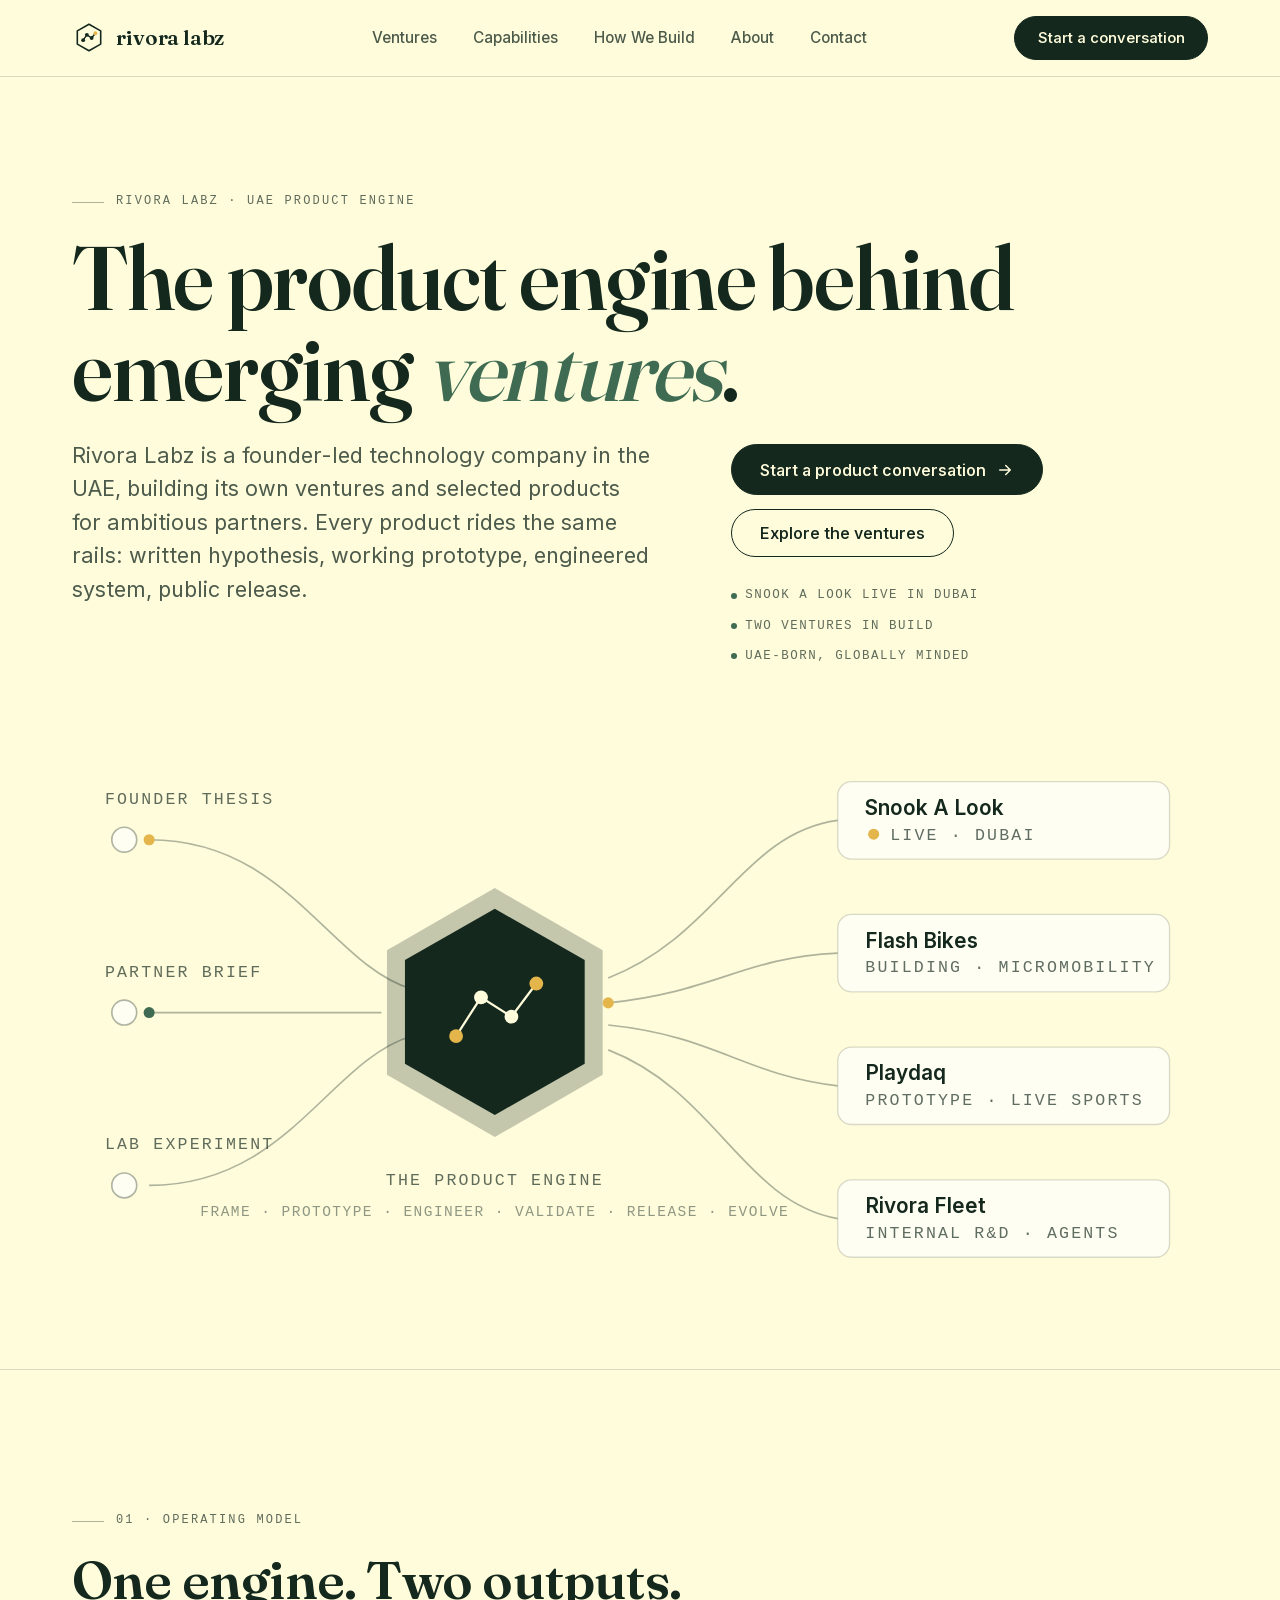
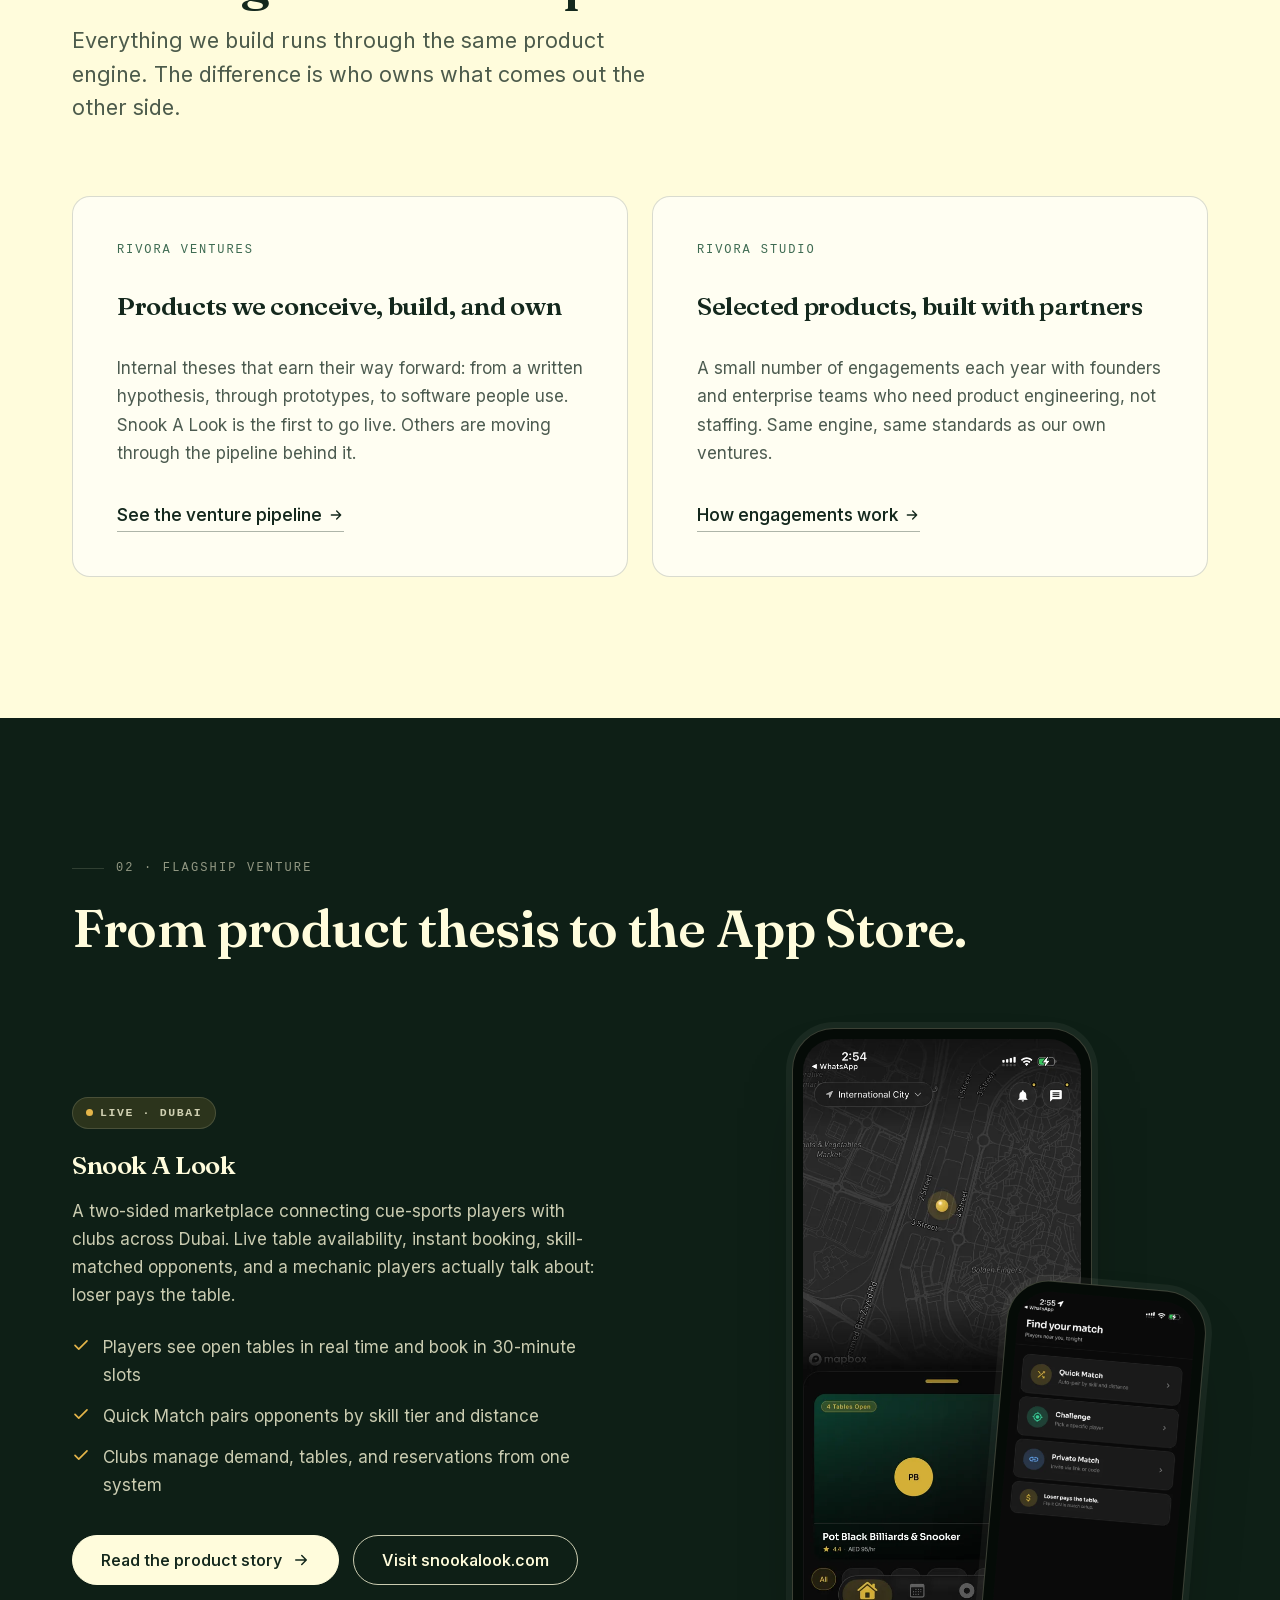
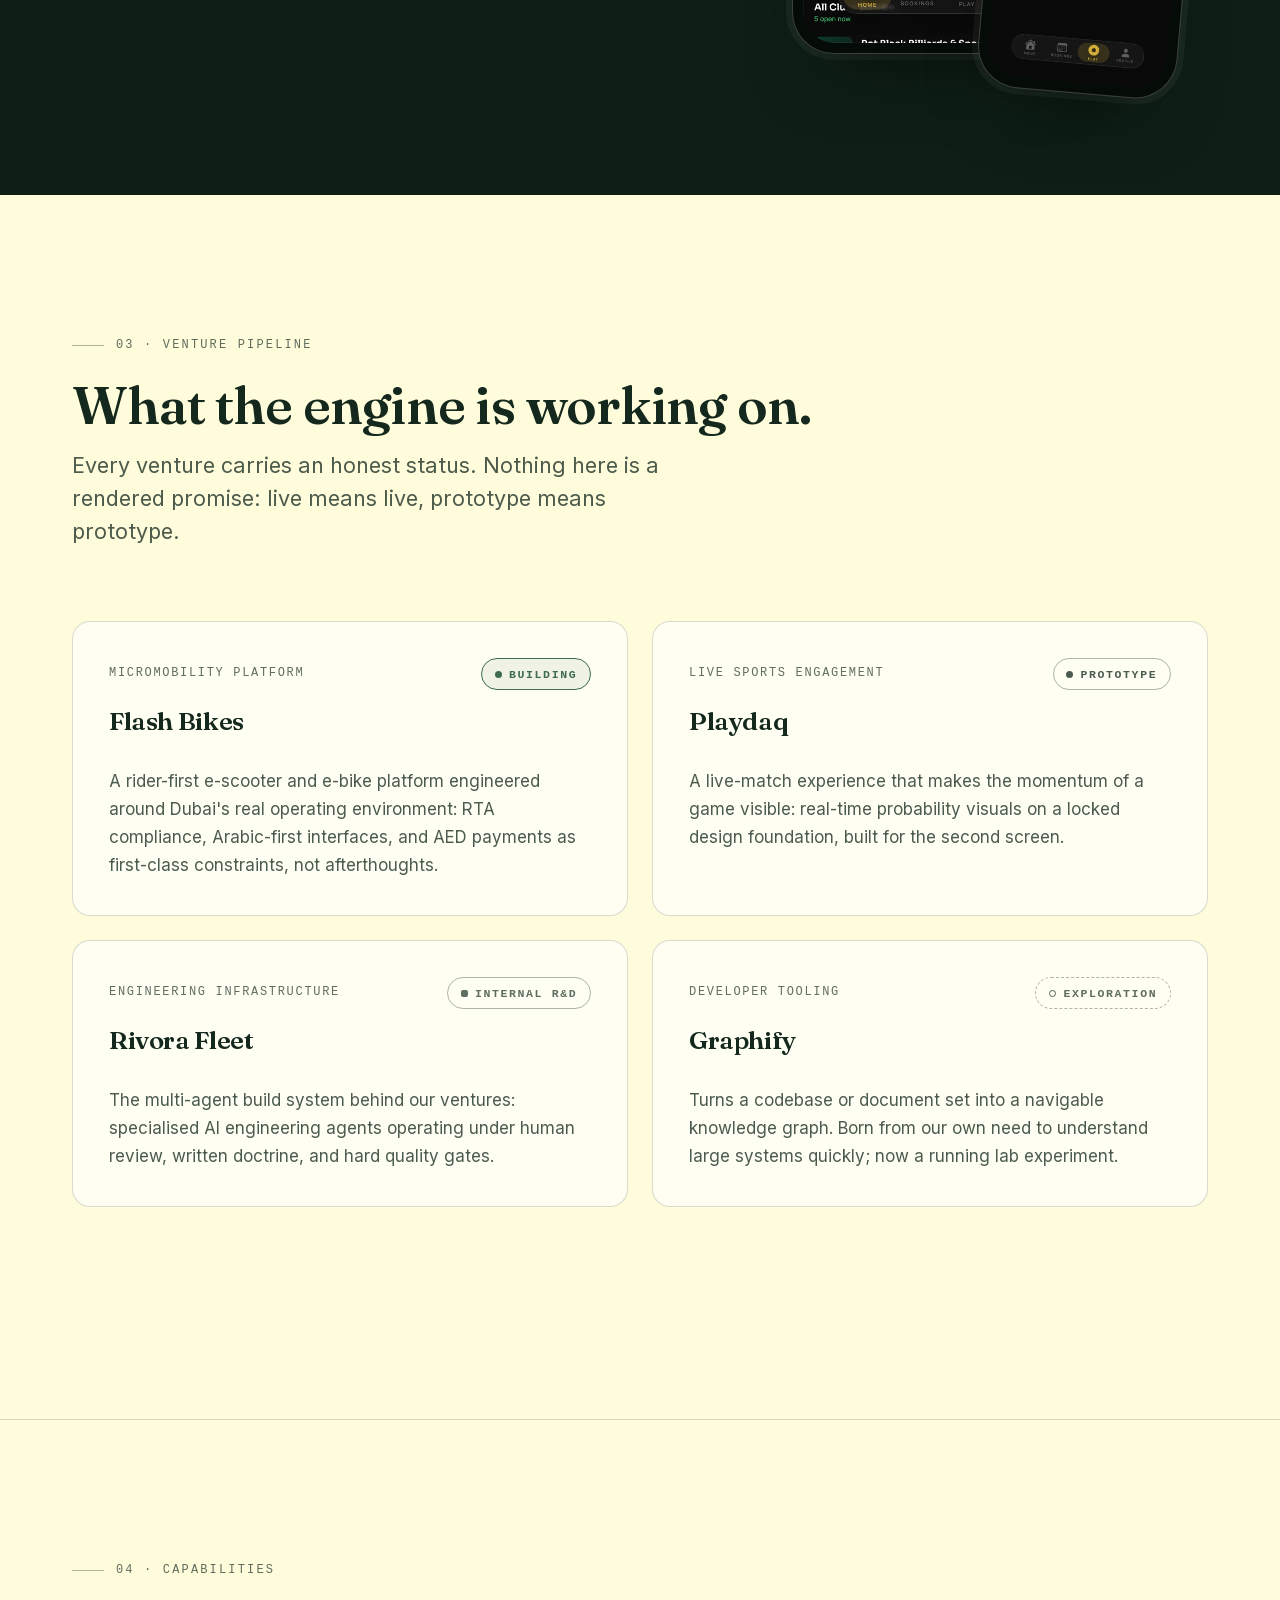
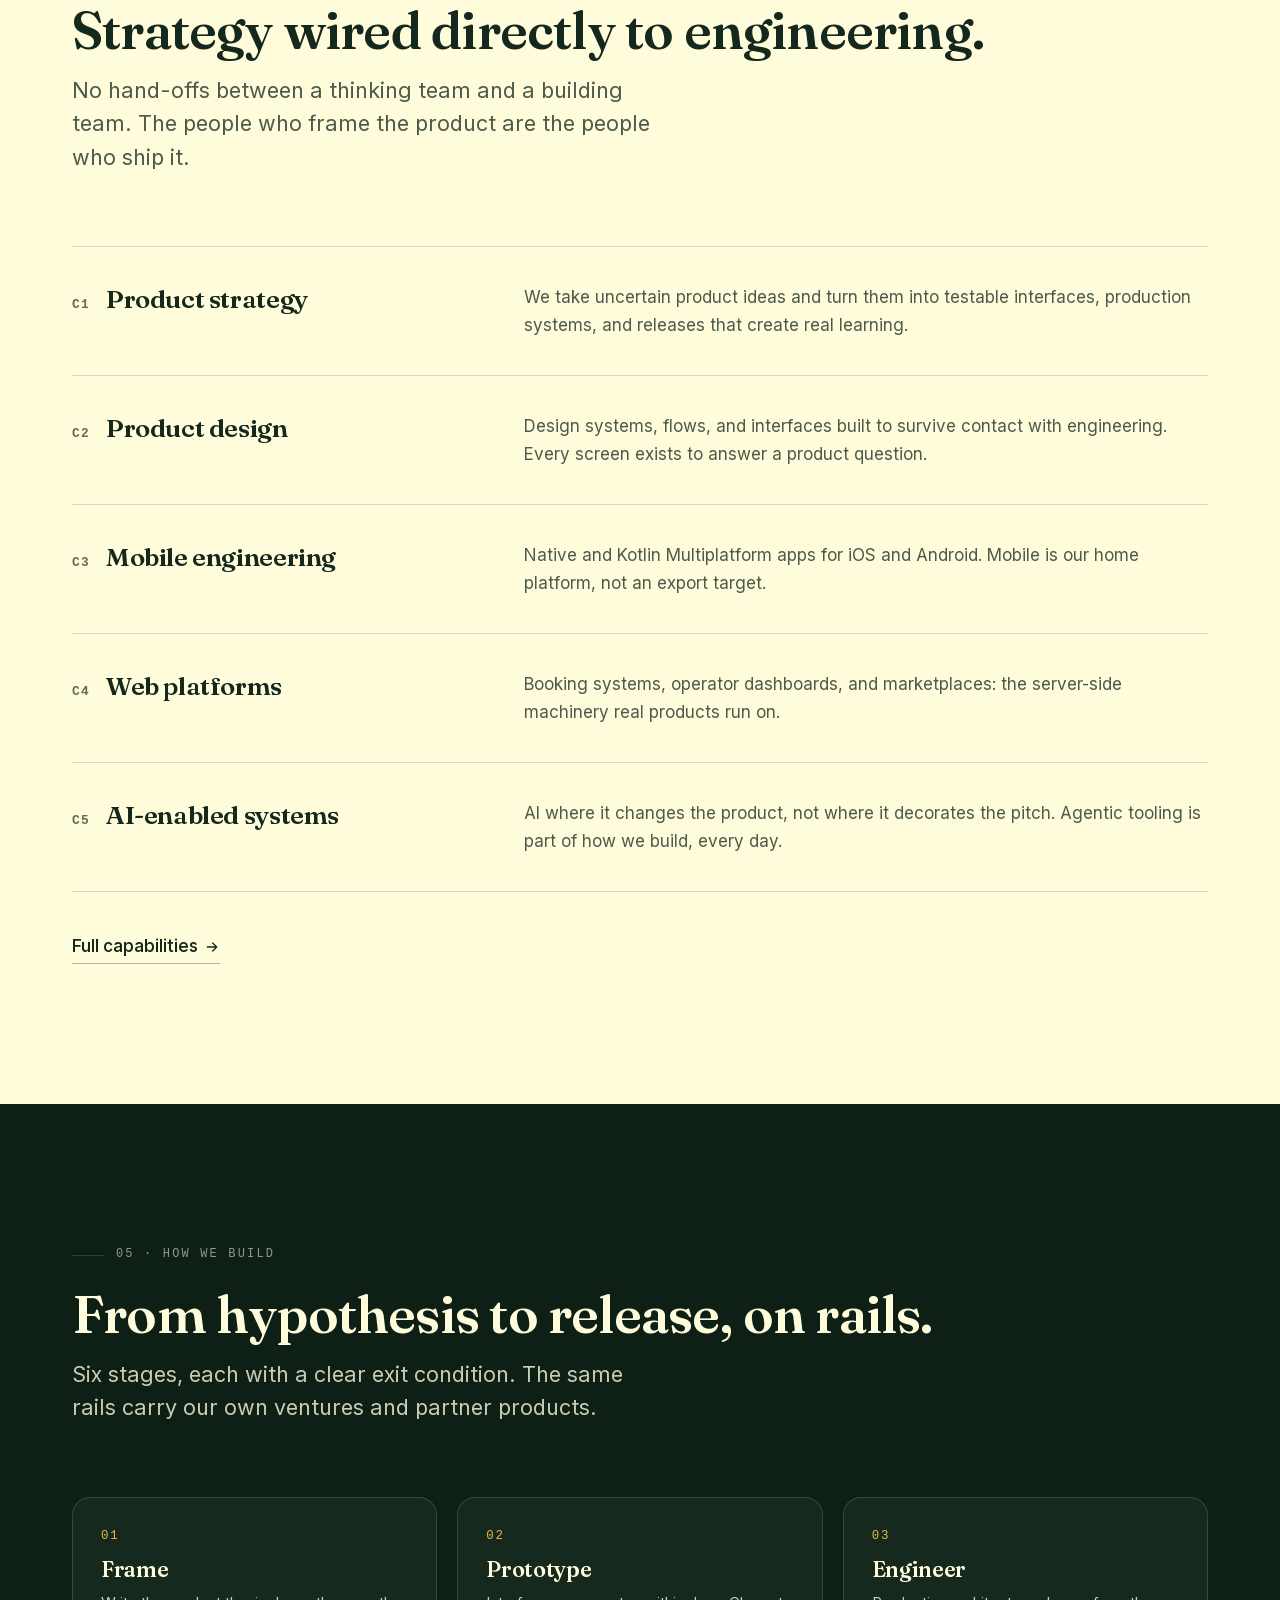
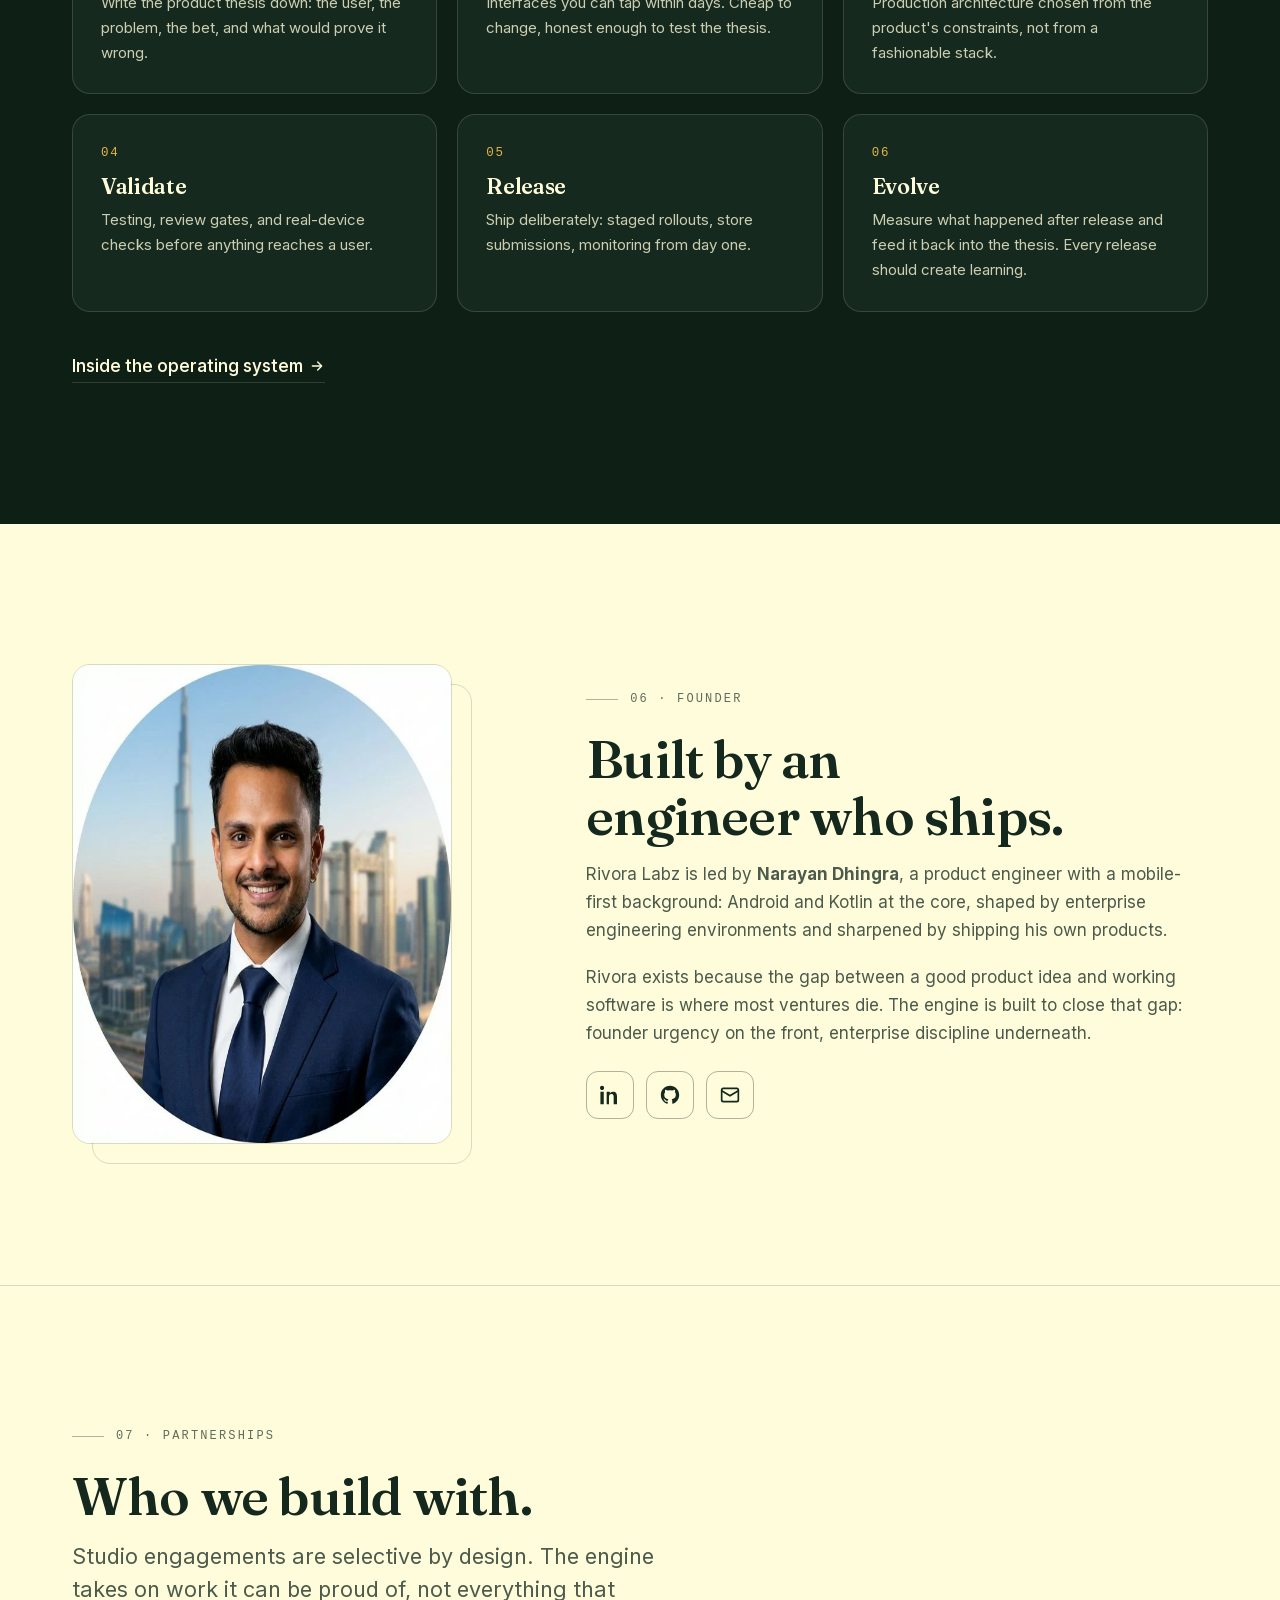
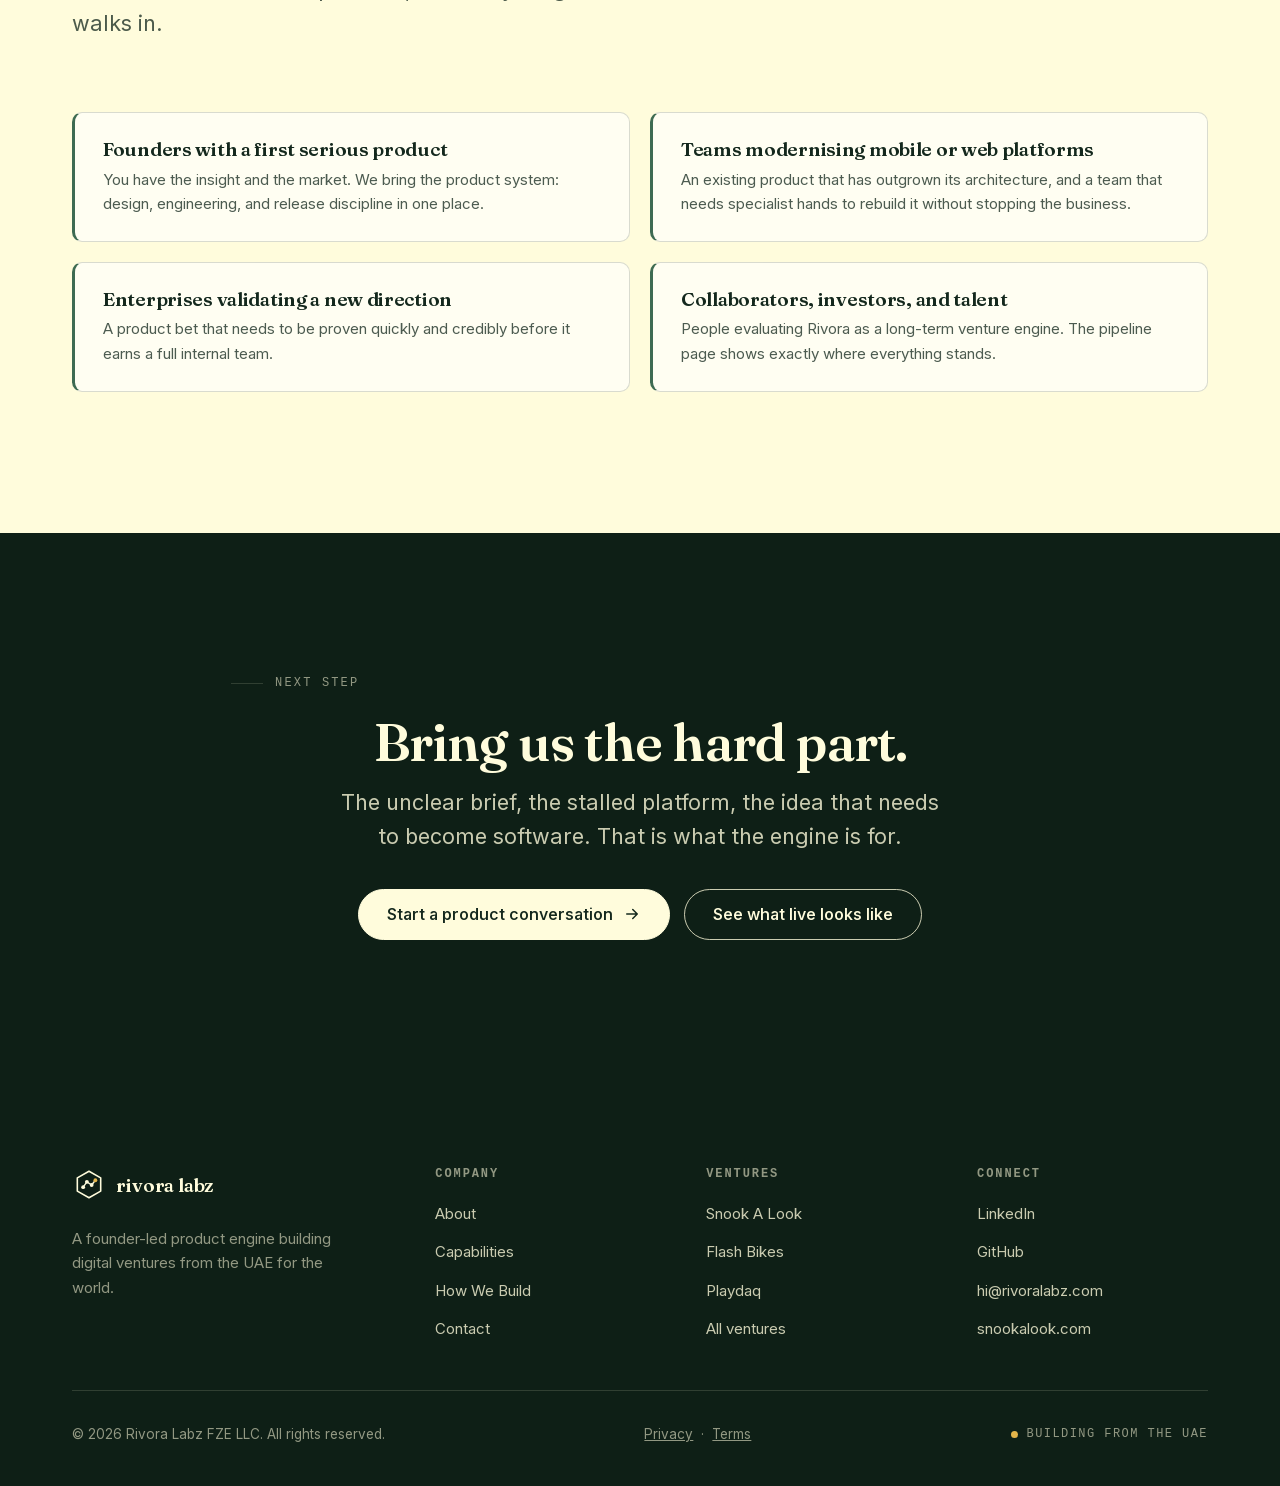
==== index.html @ 8cfa714e "feat: full-width product engine hero with declarative headline Hero restructured: statement headline" ====
<!DOCTYPE html>
<html lang="en" class="no-js">
<head>
  <meta charset="UTF-8">
  <meta name="viewport" content="width=device-width, initial-scale=1.0">

  <title>Rivora Labz | The product engine behind emerging ventures</title>
  <meta name="description" content="Rivora Labz is a founder-led product engine in the UAE. We take product ideas from hypothesis to shipped software: as our own ventures, and with selected partners.">
  <meta name="author" content="Narayan Dhingra">
  <meta name="theme-color" content="#14281D">
  <link rel="canonical" href="https://rivoralabz.com/">

  <meta property="og:type" content="website">
  <meta property="og:url" content="https://rivoralabz.com/">
  <meta property="og:site_name" content="Rivora Labz">
  <meta property="og:title" content="Rivora Labz | The product engine behind emerging ventures">
  <meta property="og:description" content="The product engine behind emerging ventures. A founder-led technology company in the UAE, taking products from written thesis to public release.">
  <meta property="og:image" content="https://rivoralabz.com/og-image.jpg">
  <meta name="twitter:card" content="summary_large_image">
  <meta name="twitter:title" content="Rivora Labz | The product engine behind emerging ventures">
  <meta name="twitter:description" content="The product engine behind emerging ventures. Founder-led, UAE-born.">
  <meta name="twitter:image" content="https://rivoralabz.com/og-image.jpg">

  <link rel="icon" type="image/svg+xml" href="/assets/img/favicon.svg">
  <link rel="preload" href="/assets/fonts/fraunces-var-latin.woff2" as="font" type="font/woff2" crossorigin>
  <link rel="preload" href="/assets/fonts/inter-var-latin.woff2" as="font" type="font/woff2" crossorigin>
  <link rel="stylesheet" href="/assets/css/main.css">
  <script src="/assets/js/main.js" defer></script>

  <script type="application/ld+json">
  {
    "@context": "https://schema.org",
    "@type": "Organization",
    "name": "Rivora Labz",
    "url": "https://rivoralabz.com/",
    "logo": "https://rivoralabz.com/assets/img/favicon.svg",
    "description": "Founder-led product engine in the UAE building its own digital ventures and selected products for partners.",
    "founder": {
      "@type": "Person",
      "name": "Narayan Dhingra",
      "jobTitle": "Founder and CEO",
      "sameAs": [
        "https://www.linkedin.com/in/narayandhingra/",
        "https://github.com/Narayan-Dhingra"
      ]
    },
    "address": { "@type": "PostalAddress", "addressCountry": "AE" },
    "sameAs": [
      "https://www.linkedin.com/in/narayandhingra/",
      "https://github.com/Narayan-Dhingra"
    ]
  }
  </script>
</head>

<body>
  <a class="skip-link" href="#main">Skip to content</a>

  <nav class="site-nav" aria-label="Main">
    <div class="container nav-inner">
      <a class="brand" href="/">
        <svg viewBox="0 0 64 64" aria-hidden="true"><path d="M32 6 L54 18.5 V43.5 L32 56 L10 43.5 V18.5 Z" fill="none" stroke="currentColor" stroke-width="3" stroke-linejoin="round"/><path d="M21 36 L28 26 L37 32 L44 23" fill="none" stroke="currentColor" stroke-width="2.6" stroke-linecap="round" stroke-linejoin="round"/><circle cx="21" cy="36" r="3.6" fill="currentColor"/><circle cx="28" cy="26" r="3.6" fill="currentColor"/><circle cx="37" cy="32" r="3.6" fill="currentColor"/><circle cx="44" cy="23" r="3.6" fill="#E4B54A"/></svg>
        rivora labz
      </a>
      <div class="nav-links">
        <a class="nav-link" href="/ventures/">Ventures</a>
        <a class="nav-link" href="/capabilities/">Capabilities</a>
        <a class="nav-link" href="/how-we-build/">How We Build</a>
        <a class="nav-link" href="/about/">About</a>
        <a class="nav-link" href="/contact/">Contact</a>
      </div>
      <a class="btn btn-primary nav-cta" href="/contact/">Start a conversation</a>
      <button class="menu-toggle" aria-expanded="false" aria-controls="mobileMenu" aria-label="Toggle navigation menu">
        <svg class="icon icon-menu" width="22" height="22" viewBox="0 0 24 24" fill="none" stroke="currentColor" stroke-width="2" stroke-linecap="round" aria-hidden="true"><path d="M4 7h16M4 12h16M4 17h16"/></svg>
        <svg class="icon icon-close" width="22" height="22" viewBox="0 0 24 24" fill="none" stroke="currentColor" stroke-width="2" stroke-linecap="round" aria-hidden="true"><path d="M6 6l12 12M18 6L6 18"/></svg>
      </button>
    </div>
    <div class="mobile-menu" id="mobileMenu">
      <a href="/ventures/">Ventures</a>
      <a href="/capabilities/">Capabilities</a>
      <a href="/how-we-build/">How We Build</a>
      <a href="/about/">About</a>
      <a href="/contact/">Contact</a>
      <a class="btn btn-primary" href="/contact/">Start a conversation</a>
    </div>
  </nav>

  <main id="main">

    <!-- Hero -->
    <header class="hero">
      <div class="container">
        <p class="eyebrow">Rivora Labz · UAE product engine</p>
        <h1>The product engine behind<br>emerging <em>ventures</em>.</h1>
        <div class="hero-sub">
          <p class="lede">Rivora Labz is a founder-led technology company in the UAE, building its own ventures and selected products for ambitious partners. Every product rides the same rails: written hypothesis, working prototype, engineered system, public release.</p>
          <div>
            <div class="hero-actions">
              <a class="btn btn-primary" href="/contact/">Start a product conversation
                <svg class="icon" width="18" height="18" viewBox="0 0 24 24" fill="none" stroke="currentColor" stroke-width="2" stroke-linecap="round" stroke-linejoin="round" aria-hidden="true"><path d="M5 12h14M13 6l6 6-6 6"/></svg>
              </a>
              <a class="btn btn-ghost" href="/ventures/">Explore the ventures</a>
            </div>
            <p class="hero-meta">
              <span><span class="dot" aria-hidden="true"></span>Snook A Look live in Dubai</span>
              <span><span class="dot" aria-hidden="true"></span>Two ventures in build</span>
              <span><span class="dot" aria-hidden="true"></span>UAE-born, globally minded</span>
            </p>
          </div>
        </div>

        <!-- The Rivora Product Engine -->
        <div class="engine-wrap">
          <svg class="engine-svg" viewBox="100 48 810 380" role="img" aria-labelledby="engineTitle engineDesc">
            <title id="engineTitle">The Rivora Product Engine</title>
            <desc id="engineDesc">Founder theses, partner briefs, and lab experiments flow into a central engine, which produces ventures: Snook A Look (live), Flash Bikes (building), Playdaq (prototype), and the Rivora Fleet (internal research).</desc>

            <!-- Input paths -->
            <path class="e-path" d="M150 110 C 250 110, 280 200, 340 218"/>
            <path class="e-path" d="M150 235 C 230 235, 260 235, 318 235"/>
            <path class="e-path" d="M150 360 C 250 360, 280 270, 340 252"/>

            <!-- Output paths -->
            <path class="e-path" d="M482 210 C 560 180, 580 105, 648 96"/>
            <path class="e-path" d="M482 228 C 560 220, 580 195, 648 192"/>
            <path class="e-path" d="M482 244 C 560 252, 580 280, 648 288"/>
            <path class="e-path" d="M482 262 C 560 292, 580 372, 648 384"/>

            <!-- Input nodes -->
            <g>
              <circle class="e-node" cx="132" cy="110" r="9"/>
              <text class="e-label" x="118" y="84" text-anchor="start">Founder thesis</text>
              <circle class="e-node" cx="132" cy="235" r="9"/>
              <text class="e-label" x="118" y="209" text-anchor="start">Partner brief</text>
              <circle class="e-node" cx="132" cy="360" r="9"/>
              <text class="e-label" x="118" y="334" text-anchor="start">Lab experiment</text>
            </g>

            <!-- Core -->
            <g>
              <path class="e-core-fill engine-core-pulse" d="M400 145 L478 190 V280 L400 325 L322 280 V190 Z" opacity="0.25"/>
              <path class="e-core-fill" d="M400 160 L465 197 V272 L400 309 L335 272 V197 Z"/>
              <path class="e-mol" d="M372 252 L390 224 L412 238 L430 214"/>
              <circle class="e-mol-dot" cx="372" cy="252" r="5"/>
              <circle cx="390" cy="224" r="5" fill="#FFFCDC"/>
              <circle cx="412" cy="238" r="5" fill="#FFFCDC"/>
              <circle class="e-mol-dot" cx="430" cy="214" r="5"/>
              <text class="e-label" x="400" y="360" text-anchor="middle">The product engine</text>
              <text class="e-label e-caption" x="400" y="382" text-anchor="middle" opacity="0.7">frame · prototype · engineer · validate · release · evolve</text>
            </g>

            <!-- Output chips -->
            <g>
              <rect class="e-chip" x="648" y="68" width="240" height="56" rx="12"/>
              <text class="e-name" x="668" y="92">Snook A Look</text>
              <circle class="e-live" cx="674" cy="106" r="4"/>
              <text class="e-label" x="686" y="110">Live · Dubai</text>

              <rect class="e-chip" x="648" y="164" width="240" height="56" rx="12"/>
              <text class="e-name" x="668" y="188">Flash Bikes</text>
              <text class="e-label" x="668" y="206">Building · Micromobility</text>

              <rect class="e-chip" x="648" y="260" width="240" height="56" rx="12"/>
              <text class="e-name" x="668" y="284">Playdaq</text>
              <text class="e-label" x="668" y="302">Prototype · Live sports</text>

              <rect class="e-chip" x="648" y="356" width="240" height="56" rx="12"/>
              <text class="e-name" x="668" y="380">Rivora Fleet</text>
              <text class="e-label" x="668" y="398">Internal R&amp;D · Agents</text>
            </g>

            <!-- Traveling idea dots (CSS offset-path; hidden for reduced motion) -->
            <circle class="engine-dot" r="4" fill="#E4B54A" style="offset-path: path('M150 110 C 250 110, 280 200, 340 218')"/>
            <circle class="engine-dot" r="4" fill="#3E6B52" style="offset-path: path('M150 235 C 230 235, 260 235, 318 235')"/>
            <circle class="engine-dot" r="4" fill="#E4B54A" style="offset-path: path('M482 228 C 560 220, 580 195, 648 192')"/>
          </svg>

          <!-- Simplified vertical engine for small screens -->
          <div class="engine-mobile" aria-hidden="true">
            <div class="em-stage"><strong>Ideas in</strong><span class="faint">theses · briefs · experiments</span></div>
            <div class="em-arrow">&darr;</div>
            <div class="em-stage"><strong>The product engine</strong><span class="faint">frame &rarr; release</span></div>
            <div class="em-arrow">&darr;</div>
            <div class="em-stage"><strong>Snook A Look</strong><span class="status status--live">Live</span></div>
            <div class="em-stage"><strong>Flash Bikes</strong><span class="status status--building">Building</span></div>
            <div class="em-stage"><strong>Playdaq</strong><span class="status status--prototype">Prototype</span></div>
            <div class="em-stage"><strong>Rivora Fleet</strong><span class="status status--rnd">Internal R&amp;D</span></div>
          </div>
        </div>
      </div>
    </header>

    <!-- Operating model -->
    <section class="section rule-top" aria-labelledby="model-title">
      <div class="container">
        <div class="section-head reveal">
          <p class="eyebrow">01 · Operating model</p>
          <h2 id="model-title">One engine. Two outputs.</h2>
          <p class="lede">Everything we build runs through the same product engine. The difference is who owns what comes out the other side.</p>
        </div>
        <div class="model-grid">
          <article class="model-card reveal">
            <p class="kicker">Rivora Ventures</p>
            <h3>Products we conceive, build, and own</h3>
            <p>Internal theses that earn their way forward: from a written hypothesis, through prototypes, to software people use. Snook A Look is the first to go live. Others are moving through the pipeline behind it.</p>
            <a class="text-link" href="/ventures/">See the venture pipeline
              <svg class="icon" width="16" height="16" viewBox="0 0 24 24" fill="none" stroke="currentColor" stroke-width="2" stroke-linecap="round" stroke-linejoin="round" aria-hidden="true"><path d="M5 12h14M13 6l6 6-6 6"/></svg></a>
          </article>
          <article class="model-card reveal" style="--reveal-delay: 90ms">
            <p class="kicker">Rivora Studio</p>
            <h3>Selected products, built with partners</h3>
            <p>A small number of engagements each year with founders and enterprise teams who need product engineering, not staffing. Same engine, same standards as our own ventures.</p>
            <a class="text-link" href="/capabilities/">How engagements work
              <svg class="icon" width="16" height="16" viewBox="0 0 24 24" fill="none" stroke="currentColor" stroke-width="2" stroke-linecap="round" stroke-linejoin="round" aria-hidden="true"><path d="M5 12h14M13 6l6 6-6 6"/></svg></a>
          </article>
        </div>
      </div>
    </section>

    <!-- Featured venture: Snook A Look -->
    <section class="section on-dark" aria-labelledby="flagship-title">
      <div class="container">
        <div class="section-head reveal">
          <p class="eyebrow">02 · Flagship venture</p>
          <h2 id="flagship-title">From product thesis to the App Store.</h2>
        </div>
        <div class="feature-grid">
          <div class="reveal">
            <p><span class="status status--live">Live · Dubai</span></p>
            <h3 style="margin-top:1.25rem">Snook A Look</h3>
            <p class="muted">A two-sided marketplace connecting cue-sports players with clubs across Dubai. Live table availability, instant booking, skill-matched opponents, and a mechanic players actually talk about: loser pays the table.</p>
            <ul class="check-list">
              <li><svg class="icon" width="18" height="18" viewBox="0 0 24 24" fill="none" stroke="currentColor" stroke-width="2.2" stroke-linecap="round" stroke-linejoin="round" aria-hidden="true"><path d="M4 12.5l5 5L20 6.5"/></svg>Players see open tables in real time and book in 30-minute slots</li>
              <li><svg class="icon" width="18" height="18" viewBox="0 0 24 24" fill="none" stroke="currentColor" stroke-width="2.2" stroke-linecap="round" stroke-linejoin="round" aria-hidden="true"><path d="M4 12.5l5 5L20 6.5"/></svg>Quick Match pairs opponents by skill tier and distance</li>
              <li><svg class="icon" width="18" height="18" viewBox="0 0 24 24" fill="none" stroke="currentColor" stroke-width="2.2" stroke-linecap="round" stroke-linejoin="round" aria-hidden="true"><path d="M4 12.5l5 5L20 6.5"/></svg>Clubs manage demand, tables, and reservations from one system</li>
            </ul>
            <div class="hero-actions">
              <a class="btn btn-primary" href="/ventures/snook-a-look/">Read the product story
                <svg class="icon" width="18" height="18" viewBox="0 0 24 24" fill="none" stroke="currentColor" stroke-width="2" stroke-linecap="round" stroke-linejoin="round" aria-hidden="true"><path d="M5 12h14M13 6l6 6-6 6"/></svg></a>
              <a class="btn btn-ghost" href="https://snookalook.com" target="_blank" rel="noopener">Visit snookalook.com</a>
            </div>
          </div>
          <div class="phone-duo reveal" style="--reveal-delay: 120ms">
            <div class="phone-frame">
              <img src="/assets/img/snook-iphone-01-home-clubs.webp" alt="Snook A Look home screen: a dark map of Dubai with nearby clubs and open table counts" width="552" height="1200" loading="lazy" decoding="async">
            </div>
            <div class="phone-frame">
              <img src="/assets/img/snook-iphone-04-play-match.webp" alt="Snook A Look Play screen: Quick Match, Challenge, and Private Match modes, with the loser-pays-the-table option" width="552" height="1200" loading="lazy" decoding="async">
            </div>
          </div>
        </div>
      </div>
    </section>

    <!-- Venture pipeline -->
    <section class="section" aria-labelledby="pipeline-title">
      <div class="container">
        <div class="section-head reveal">
          <p class="eyebrow">03 · Venture pipeline</p>
          <h2 id="pipeline-title">What the engine is working on.</h2>
          <p class="lede">Every venture carries an honest status. Nothing here is a rendered promise: live means live, prototype means prototype.</p>
        </div>
        <div class="venture-list">
          <article class="venture-card reveal">
            <div class="vc-top"><span class="vc-cat">Micromobility platform</span><span class="status status--building">Building</span></div>
            <h3><a href="/ventures/#flash-bikes">Flash Bikes</a></h3>
            <p class="vc-thesis">A rider-first e-scooter and e-bike platform engineered around Dubai's real operating environment: RTA compliance, Arabic-first interfaces, and AED payments as first-class constraints, not afterthoughts.</p>
          </article>
          <article class="venture-card reveal" style="--reveal-delay: 60ms">
            <div class="vc-top"><span class="vc-cat">Live sports engagement</span><span class="status status--prototype">Prototype</span></div>
            <h3><a href="/ventures/#playdaq">Playdaq</a></h3>
            <p class="vc-thesis">A live-match experience that makes the momentum of a game visible: real-time probability visuals on a locked design foundation, built for the second screen.</p>
          </article>
          <article class="venture-card reveal" style="--reveal-delay: 120ms">
            <div class="vc-top"><span class="vc-cat">Engineering infrastructure</span><span class="status status--rnd">Internal R&amp;D</span></div>
            <h3><a href="/ventures/#rivora-fleet">Rivora Fleet</a></h3>
            <p class="vc-thesis">The multi-agent build system behind our ventures: specialised AI engineering agents operating under human review, written doctrine, and hard quality gates.</p>
          </article>
          <article class="venture-card reveal" style="--reveal-delay: 180ms">
            <div class="vc-top"><span class="vc-cat">Developer tooling</span><span class="status status--exploration">Exploration</span></div>
            <h3><a href="/ventures/#graphify">Graphify</a></h3>
            <p class="vc-thesis">Turns a codebase or document set into a navigable knowledge graph. Born from our own need to understand large systems quickly; now a running lab experiment.</p>
          </article>
        </div>
        <p style="margin-top:2.5rem" class="reveal"><a class="text-link" href="/ventures/">All ventures and statuses
          <svg class="icon" width="16" height="16" viewBox="0 0 24 24" fill="none" stroke="currentColor" stroke-width="2" stroke-linecap="round" stroke-linejoin="round" aria-hidden="true"><path d="M5 12h14M13 6l6 6-6 6"/></svg></a></p>
      </div>
    </section>

    <!-- Capabilities -->
    <section class="section rule-top" aria-labelledby="cap-title">
      <div class="container">
        <div class="section-head reveal">
          <p class="eyebrow">04 · Capabilities</p>
          <h2 id="cap-title">Strategy wired directly to engineering.</h2>
          <p class="lede">No hand-offs between a thinking team and a building team. The people who frame the product are the people who ship it.</p>
        </div>
        <div class="cap-rows reveal">
          <div class="cap-row">
            <h3><span class="cap-num">C1</span>Product strategy</h3>
            <p>We take uncertain product ideas and turn them into testable interfaces, production systems, and releases that create real learning.</p>
          </div>
          <div class="cap-row">
            <h3><span class="cap-num">C2</span>Product design</h3>
            <p>Design systems, flows, and interfaces built to survive contact with engineering. Every screen exists to answer a product question.</p>
          </div>
          <div class="cap-row">
            <h3><span class="cap-num">C3</span>Mobile engineering</h3>
            <p>Native and Kotlin Multiplatform apps for iOS and Android. Mobile is our home platform, not an export target.</p>
          </div>
          <div class="cap-row">
            <h3><span class="cap-num">C4</span>Web platforms</h3>
            <p>Booking systems, operator dashboards, and marketplaces: the server-side machinery real products run on.</p>
          </div>
          <div class="cap-row">
            <h3><span class="cap-num">C5</span>AI-enabled systems</h3>
            <p>AI where it changes the product, not where it decorates the pitch. Agentic tooling is part of how we build, every day.</p>
          </div>
        </div>
        <p style="margin-top:2.5rem" class="reveal"><a class="text-link" href="/capabilities/">Full capabilities
          <svg class="icon" width="16" height="16" viewBox="0 0 24 24" fill="none" stroke="currentColor" stroke-width="2" stroke-linecap="round" stroke-linejoin="round" aria-hidden="true"><path d="M5 12h14M13 6l6 6-6 6"/></svg></a></p>
      </div>
    </section>

    <!-- How Rivora builds -->
    <section class="section on-dark" aria-labelledby="process-title">
      <div class="container">
        <div class="section-head reveal">
          <p class="eyebrow">05 · How we build</p>
          <h2 id="process-title">From hypothesis to release, on rails.</h2>
          <p class="lede">Six stages, each with a clear exit condition. The same rails carry our own ventures and partner products.</p>
        </div>
        <div class="process-grid">
          <article class="process-card reveal"><p class="p-num">01</p><h3>Frame</h3><p>Write the product thesis down: the user, the problem, the bet, and what would prove it wrong.</p></article>
          <article class="process-card reveal" style="--reveal-delay: 50ms"><p class="p-num">02</p><h3>Prototype</h3><p>Interfaces you can tap within days. Cheap to change, honest enough to test the thesis.</p></article>
          <article class="process-card reveal" style="--reveal-delay: 100ms"><p class="p-num">03</p><h3>Engineer</h3><p>Production architecture chosen from the product's constraints, not from a fashionable stack.</p></article>
          <article class="process-card reveal" style="--reveal-delay: 150ms"><p class="p-num">04</p><h3>Validate</h3><p>Testing, review gates, and real-device checks before anything reaches a user.</p></article>
          <article class="process-card reveal" style="--reveal-delay: 200ms"><p class="p-num">05</p><h3>Release</h3><p>Ship deliberately: staged rollouts, store submissions, monitoring from day one.</p></article>
          <article class="process-card reveal" style="--reveal-delay: 250ms"><p class="p-num">06</p><h3>Evolve</h3><p>Measure what happened after release and feed it back into the thesis. Every release should create learning.</p></article>
        </div>
        <p style="margin-top:2.5rem" class="reveal"><a class="text-link" href="/how-we-build/">Inside the operating system
          <svg class="icon" width="16" height="16" viewBox="0 0 24 24" fill="none" stroke="currentColor" stroke-width="2" stroke-linecap="round" stroke-linejoin="round" aria-hidden="true"><path d="M5 12h14M13 6l6 6-6 6"/></svg></a></p>
      </div>
    </section>

    <!-- Founder -->
    <section class="section" aria-labelledby="founder-title">
      <div class="container founder-grid">
        <div class="founder-portrait reveal">
          <img src="/assets/img/narayan-dhingra.webp" alt="Narayan Dhingra, founder and CEO of Rivora Labz" width="480" height="480" loading="lazy" decoding="async">
        </div>
        <div class="reveal" style="--reveal-delay: 90ms">
          <p class="eyebrow">06 · Founder</p>
          <h2 id="founder-title">Built by an engineer who ships.</h2>
          <p class="muted">Rivora Labz is led by <strong>Narayan Dhingra</strong>, a product engineer with a mobile-first background: Android and Kotlin at the core, shaped by enterprise engineering environments and sharpened by shipping his own products.</p>
          <p class="muted">Rivora exists because the gap between a good product idea and working software is where most ventures die. The engine is built to close that gap: founder urgency on the front, enterprise discipline underneath.</p>
          <div class="founder-links">
            <a href="https://www.linkedin.com/in/narayandhingra/" target="_blank" rel="noopener" aria-label="Narayan Dhingra on LinkedIn">
              <svg width="20" height="20" viewBox="0 0 24 24" fill="currentColor" aria-hidden="true"><path d="M4.98 3.5C4.98 4.88 3.87 6 2.5 6S0 4.88 0 3.5 1.12 1 2.5 1s2.48 1.12 2.48 2.5zM.5 8h4V23h-4V8zm7.5 0h3.8v2.05h.05c.53-1 1.83-2.05 3.77-2.05 4.03 0 4.78 2.65 4.78 6.1V23h-4v-7.9c0-1.88-.03-4.3-2.62-4.3-2.62 0-3.02 2.05-3.02 4.16V23H8V8z"/></svg>
            </a>
            <a href="https://github.com/Narayan-Dhingra" target="_blank" rel="noopener" aria-label="Narayan Dhingra on GitHub">
              <svg width="20" height="20" viewBox="0 0 24 24" fill="currentColor" aria-hidden="true"><path d="M12 1C5.9 1 1 5.9 1 12c0 4.9 3.2 9 7.5 10.5.6.1.8-.2.8-.5v-1.9c-3.1.7-3.7-1.3-3.7-1.3-.5-1.3-1.2-1.6-1.2-1.6-1-.7.1-.7.1-.7 1.1.1 1.7 1.1 1.7 1.1 1 1.7 2.6 1.2 3.2.9.1-.7.4-1.2.7-1.5-2.4-.3-5-1.2-5-5.5 0-1.2.4-2.2 1.1-3-.1-.3-.5-1.4.1-2.9 0 0 .9-.3 3 1.1a10.5 10.5 0 0 1 5.5 0c2.1-1.4 3-1.1 3-1.1.6 1.5.2 2.6.1 2.9.7.8 1.1 1.8 1.1 3 0 4.3-2.6 5.2-5.1 5.5.4.3.8 1 .8 2v3c0 .3.2.6.8.5C19.8 21 23 16.9 23 12c0-6.1-4.9-11-11-11z"/></svg>
            </a>
            <a href="mailto:hi@rivoralabz.com" aria-label="Email Rivora Labz">
              <svg width="20" height="20" viewBox="0 0 24 24" fill="none" stroke="currentColor" stroke-width="2" stroke-linecap="round" stroke-linejoin="round" aria-hidden="true"><rect x="2" y="4" width="20" height="16" rx="2"/><path d="m22 7-10 6L2 7"/></svg>
            </a>
          </div>
        </div>
      </div>
    </section>

    <!-- Who we work with -->
    <section class="section rule-top" aria-labelledby="partners-title">
      <div class="container">
        <div class="section-head reveal">
          <p class="eyebrow">07 · Partnerships</p>
          <h2 id="partners-title">Who we build with.</h2>
          <p class="lede">Studio engagements are selective by design. The engine takes on work it can be proud of, not everything that walks in.</p>
        </div>
        <div class="audience-grid">
          <article class="audience-card reveal"><h3>Founders with a first serious product</h3><p>You have the insight and the market. We bring the product system: design, engineering, and release discipline in one place.</p></article>
          <article class="audience-card reveal" style="--reveal-delay: 60ms"><h3>Teams modernising mobile or web platforms</h3><p>An existing product that has outgrown its architecture, and a team that needs specialist hands to rebuild it without stopping the business.</p></article>
          <article class="audience-card reveal" style="--reveal-delay: 120ms"><h3>Enterprises validating a new direction</h3><p>A product bet that needs to be proven quickly and credibly before it earns a full internal team.</p></article>
          <article class="audience-card reveal" style="--reveal-delay: 180ms"><h3>Collaborators, investors, and talent</h3><p>People evaluating Rivora as a long-term venture engine. The pipeline page shows exactly where everything stands.</p></article>
        </div>
      </div>
    </section>

    <!-- Final CTA -->
    <section class="section on-dark" aria-labelledby="cta-title">
      <div class="container cta-panel reveal">
        <p class="eyebrow" style="justify-content:center">Next step</p>
        <h2 id="cta-title">Bring us the hard part.</h2>
        <p class="lede" style="margin-bottom:2rem">The unclear brief, the stalled platform, the idea that needs to become software. That is what the engine is for.</p>
        <div class="hero-actions">
          <a class="btn btn-primary" href="/contact/">Start a product conversation
            <svg class="icon" width="18" height="18" viewBox="0 0 24 24" fill="none" stroke="currentColor" stroke-width="2" stroke-linecap="round" stroke-linejoin="round" aria-hidden="true"><path d="M5 12h14M13 6l6 6-6 6"/></svg></a>
          <a class="btn btn-ghost" href="/ventures/snook-a-look/">See what live looks like</a>
        </div>
      </div>
    </section>
  </main>

  <footer class="site-footer">
    <div class="container">
      <div class="footer-grid">
        <div class="footer-brand">
          <a class="brand" href="/">
            <svg viewBox="0 0 64 64" aria-hidden="true"><path d="M32 6 L54 18.5 V43.5 L32 56 L10 43.5 V18.5 Z" fill="none" stroke="currentColor" stroke-width="3" stroke-linejoin="round"/><path d="M21 36 L28 26 L37 32 L44 23" fill="none" stroke="currentColor" stroke-width="2.6" stroke-linecap="round" stroke-linejoin="round"/><circle cx="21" cy="36" r="3.6" fill="currentColor"/><circle cx="28" cy="26" r="3.6" fill="currentColor"/><circle cx="37" cy="32" r="3.6" fill="currentColor"/><circle cx="44" cy="23" r="3.6" fill="#E4B54A"/></svg>
            rivora labz
          </a>
          <p>A founder-led product engine building digital ventures from the UAE for the world.</p>
        </div>
        <nav class="footer-col" aria-label="Company">
          <h2 class="footer-h">Company</h2>
          <ul>
            <li><a href="/about/">About</a></li>
            <li><a href="/capabilities/">Capabilities</a></li>
            <li><a href="/how-we-build/">How We Build</a></li>
            <li><a href="/contact/">Contact</a></li>
          </ul>
        </nav>
        <nav class="footer-col" aria-label="Ventures">
          <h2 class="footer-h">Ventures</h2>
          <ul>
            <li><a href="/ventures/snook-a-look/">Snook A Look</a></li>
            <li><a href="/ventures/#flash-bikes">Flash Bikes</a></li>
            <li><a href="/ventures/#playdaq">Playdaq</a></li>
            <li><a href="/ventures/">All ventures</a></li>
          </ul>
        </nav>
        <nav class="footer-col" aria-label="Connect">
          <h2 class="footer-h">Connect</h2>
          <ul>
            <li><a href="https://www.linkedin.com/in/narayandhingra/" target="_blank" rel="noopener">LinkedIn</a></li>
            <li><a href="https://github.com/Narayan-Dhingra" target="_blank" rel="noopener">GitHub</a></li>
            <li><a href="mailto:hi@rivoralabz.com">hi@rivoralabz.com</a></li>
            <li><a href="https://snookalook.com" target="_blank" rel="noopener">snookalook.com</a></li>
          </ul>
        </nav>
      </div>
      <div class="footer-bottom">
        <span>&copy; <span id="year">2026</span> Rivora Labz FZE LLC. All rights reserved.</span>
        <span><a href="/privacy/" style="color:inherit">Privacy</a> &nbsp;·&nbsp; <a href="/terms/" style="color:inherit">Terms</a></span>
        <span class="footer-status"><span class="dot" aria-hidden="true"></span>Building from the UAE</span>
      </div>
    </div>
  </footer>
</body>
</html>
---- assets/css/main.css ----
/* Self-hosted variable fonts (latin subsets) */
@font-face {
  font-family: "Fraunces";
  font-style: normal;
  font-weight: 100 900;
  font-display: swap;
  src: url("/assets/fonts/fraunces-var-latin.woff2") format("woff2");
  unicode-range: U+0000-00FF, U+0131, U+0152-0153, U+02BB-02BC, U+02C6, U+02DA, U+02DC, U+0304, U+0308, U+0329, U+2000-206F, U+20AC, U+2122, U+2191, U+2193, U+2212, U+2215, U+FEFF, U+FFFD;
}
@font-face {
  font-family: "Inter";
  font-style: normal;
  font-weight: 100 900;
  font-display: swap;
  src: url("/assets/fonts/inter-var-latin.woff2") format("woff2");
  unicode-range: U+0000-00FF, U+0131, U+0152-0153, U+02BB-02BC, U+02C6, U+02DA, U+02DC, U+0304, U+0308, U+0329, U+2000-206F, U+20AC, U+2122, U+2191, U+2193, U+2212, U+2215, U+FEFF, U+FFFD;
}

/* ============================================================
   Rivora Labz design system
   Territory: product engine x calm futurism x editorial technology
   Identity locked: ink #14281D on cream #FFFCDC
   ============================================================ */

/* ---------- Tokens ---------- */
:root {
  /* Brand ramp (green) */
  --ink: #14281D;
  --ink-raised: #1D3A2A;
  --ink-accent: #2A4A3A;
  --pine: #3E6B52;
  --sage: #7FA98F;

  /* Brand ramp (cream) */
  --cream: #FFFCDC;
  --cream-deep: #F7F1C4;
  --paper: #FFFEF2;

  /* Dark surfaces */
  --dark-bg: #0E1F16;
  --dark-surface: #16291E;
  --dark-line: rgba(255, 252, 220, 0.14);

  /* Accent: gold, carried over from the Snook A Look product UI */
  --gold: #E4B54A;
  --gold-soft: rgba(228, 181, 74, 0.16);
  --gold-text: #7A5E1A;

  /* Semantic */
  --bg: var(--cream);
  --text: var(--ink);
  --text-soft: rgba(20, 40, 29, 0.76);
  --text-faint: rgba(20, 40, 29, 0.68);
  --line: rgba(20, 40, 29, 0.16);
  --line-strong: rgba(20, 40, 29, 0.34);
  --on-dark: #FFFCDC;
  --on-dark-soft: rgba(255, 252, 220, 0.78);
  --on-dark-faint: rgba(255, 252, 220, 0.55);

  /* Type */
  --font-display: "Fraunces", "Iowan Old Style", Georgia, serif;
  --font-body: "Inter", system-ui, -apple-system, "Segoe UI", sans-serif;
  --font-mono: ui-monospace, "SF Mono", "JetBrains Mono", Menlo, monospace;

  --size-display: clamp(2.9rem, 7vw, 5.9rem);
  --size-h2: clamp(2rem, 4.2vw, 3.3rem);
  --size-h3: clamp(1.35rem, 2vw, 1.65rem);
  --size-body: 1.0625rem;
  --size-small: 0.9375rem;
  --size-eyebrow: 0.75rem;

  /* Rhythm */
  --space-section: clamp(5rem, 11vw, 9.5rem);
  --container: 1200px;
  --gutter: clamp(1.25rem, 4vw, 2rem);
  --radius: 18px;
  --radius-sm: 10px;

  /* Motion */
  --ease-out: cubic-bezier(0.22, 1, 0.36, 1);
  --dur-fast: 180ms;
  --dur-med: 300ms;

  /* Layers */
  --z-nav: 100;
  --z-menu: 110;
  --z-skip: 200;
}

/* ---------- Reset / base ---------- */
*, *::before, *::after { box-sizing: border-box; }

html {
  scroll-behavior: smooth;
  -webkit-text-size-adjust: 100%;
}

body {
  margin: 0;
  background: var(--bg);
  color: var(--text);
  font-family: var(--font-body);
  font-size: var(--size-body);
  line-height: 1.65;
  -webkit-font-smoothing: antialiased;
  text-rendering: optimizeLegibility;
}

::selection { background: var(--ink); color: var(--cream); }

img, svg { display: block; max-width: 100%; }

h1, h2, h3, h4 {
  font-family: var(--font-display);
  font-weight: 600;
  line-height: 1.08;
  letter-spacing: -0.015em;
  margin: 0 0 1rem;
  text-wrap: balance;
}

h1 { font-size: var(--size-display); line-height: 1.02; }
h2 { font-size: var(--size-h2); }
h3 { font-size: var(--size-h3); line-height: 1.25; }

p { margin: 0 0 1.1em; max-width: 62ch; }
p:last-child { margin-bottom: 0; }

a { color: inherit; }

.muted { color: var(--text-soft); }
.faint { color: var(--text-faint); }

/* Accessible focus */
:focus-visible {
  outline: 3px solid var(--gold);
  outline-offset: 3px;
  border-radius: 4px;
}

.skip-link {
  position: absolute;
  top: -100px;
  left: 1rem;
  z-index: var(--z-skip);
  background: var(--ink);
  color: var(--cream);
  padding: 0.75rem 1.25rem;
  border-radius: 999px;
  font-size: 0.9rem;
  text-decoration: none;
  transition: top var(--dur-fast) var(--ease-out);
}
.skip-link:focus-visible { top: 1rem; }

/* ---------- Layout primitives ---------- */
.container {
  max-width: var(--container);
  margin-inline: auto;
  padding-inline: var(--gutter);
}

.section { padding-block: var(--space-section); }

.section-head { margin-bottom: clamp(2.5rem, 6vw, 4.5rem); }

.eyebrow {
  display: flex;
  align-items: center;
  gap: 0.75rem;
  font-family: var(--font-mono);
  font-size: var(--size-eyebrow);
  font-weight: 500;
  letter-spacing: 0.18em;
  text-transform: uppercase;
  color: var(--text-faint);
  margin-bottom: 1.25rem;
}
.eyebrow::before {
  content: "";
  width: 2rem;
  height: 1px;
  background: var(--line-strong);
}
.on-dark .eyebrow { color: var(--on-dark-faint); }
.on-dark .eyebrow::before { background: var(--dark-line); }

.lede {
  font-size: clamp(1.15rem, 1.8vw, 1.35rem);
  line-height: 1.55;
  color: var(--text-soft);
  max-width: 46ch;
}
.on-dark .lede { color: var(--on-dark-soft); }

/* Dark editorial band */
.on-dark {
  background: var(--dark-bg);
  color: var(--on-dark);
}
.on-dark ::selection { background: var(--gold); color: var(--ink); }
.on-dark .muted { color: var(--on-dark-soft); }
.on-dark .faint { color: var(--on-dark-faint); }

.rule-top { border-top: 1px solid var(--line); }
.on-dark.rule-top { border-top-color: var(--dark-line); }

/* ---------- Buttons & links ---------- */
.btn {
  display: inline-flex;
  align-items: center;
  gap: 0.6rem;
  padding: 0.95rem 1.75rem;
  border-radius: 999px;
  border: 1.5px solid var(--ink);
  font-family: var(--font-body);
  font-size: 1rem;
  font-weight: 550;
  line-height: 1;
  text-decoration: none;
  cursor: pointer;
  transition: transform var(--dur-fast) var(--ease-out),
              background-color var(--dur-fast) var(--ease-out),
              color var(--dur-fast) var(--ease-out),
              box-shadow var(--dur-fast) var(--ease-out);
  touch-action: manipulation;
  min-height: 48px;
}
.btn .icon { transition: transform var(--dur-fast) var(--ease-out); }
.btn:hover .icon, .btn:focus-visible .icon { transform: translateX(3px); }
.btn:active { transform: scale(0.98); }

.btn-primary { background: var(--ink); color: var(--cream); }
.btn-primary:hover { background: var(--ink-raised); box-shadow: 0 10px 28px -12px rgba(20, 40, 29, 0.5); }

.btn-ghost { background: transparent; color: var(--ink); }
.btn-ghost:hover { background: rgba(20, 40, 29, 0.06); }

.on-dark .btn-primary { background: var(--cream); border-color: var(--cream); color: var(--ink); }
.on-dark .btn-primary:hover { background: #fff; box-shadow: 0 10px 30px -10px rgba(0, 0, 0, 0.5); }
.on-dark .btn-ghost { border-color: var(--on-dark-soft); color: var(--on-dark); }
.on-dark .btn-ghost:hover { background: rgba(255, 252, 220, 0.08); }

.text-link {
  display: inline-flex;
  align-items: center;
  gap: 0.4rem;
  font-weight: 550;
  color: var(--ink);
  text-decoration: none;
  border-bottom: 1.5px solid var(--line-strong);
  padding-bottom: 2px;
  transition: border-color var(--dur-fast) var(--ease-out), gap var(--dur-fast) var(--ease-out);
}
.text-link:hover { border-bottom-color: var(--ink); gap: 0.6rem; }
.on-dark .text-link { color: var(--on-dark); border-bottom-color: var(--dark-line); }
.on-dark .text-link:hover { border-bottom-color: var(--on-dark); }

/* ---------- Status badges ---------- */
.status {
  display: inline-flex;
  align-items: center;
  gap: 0.45rem;
  font-family: var(--font-mono);
  font-size: 0.72rem;
  font-weight: 600;
  letter-spacing: 0.14em;
  text-transform: uppercase;
  padding: 0.35rem 0.8rem;
  border-radius: 999px;
  border: 1px solid var(--line-strong);
  color: var(--text-soft);
  background: transparent;
  white-space: nowrap;
}
.status::before {
  content: "";
  width: 7px;
  height: 7px;
  border-radius: 50%;
  background: currentColor;
  flex: none;
}

.status--live {
  background: var(--gold-soft);
  border-color: rgba(122, 94, 26, 0.45);
  color: var(--gold-text);
}
.status--live::before { background: #B8860B; animation: live-pulse 2.4s ease-in-out infinite; }
.on-dark .status--live { background: rgba(228, 181, 74, 0.14); border-color: rgba(228, 181, 74, 0.5); color: var(--gold); }
.on-dark .status--live::before { background: var(--gold); }

.status--building { border-color: var(--pine); color: var(--pine); background: rgba(62, 107, 82, 0.08); }
.on-dark .status--building { border-color: var(--sage); color: var(--sage); background: rgba(127, 169, 143, 0.1); }

.status--prototype { border-style: solid; }
.status--rnd { border-style: solid; color: var(--text-faint); }
.status--rnd::before { border-radius: 2px; }
.status--exploration { border-style: dashed; color: var(--text-faint); }
.status--exploration::before { background: transparent; border: 1.5px solid currentColor; }

.on-dark .status { border-color: var(--dark-line); color: var(--on-dark-soft); }
.on-dark .status--rnd, .on-dark .status--exploration { color: var(--on-dark-faint); }

@keyframes live-pulse {
  0%, 100% { box-shadow: 0 0 0 0 rgba(184, 134, 11, 0.45); }
  50% { box-shadow: 0 0 0 5px rgba(184, 134, 11, 0); }
}

/* ---------- Navigation ---------- */
.site-nav {
  position: sticky;
  top: 0;
  z-index: var(--z-nav);
  background: rgba(255, 252, 220, 0.86);
  backdrop-filter: blur(14px);
  -webkit-backdrop-filter: blur(14px);
  border-bottom: 1px solid var(--line);
}

.nav-inner {
  display: flex;
  align-items: center;
  justify-content: space-between;
  gap: 1.5rem;
  height: 76px;
}

.brand {
  display: inline-flex;
  align-items: center;
  gap: 0.65rem;
  font-family: var(--font-display);
  font-size: 1.3rem;
  font-weight: 600;
  letter-spacing: -0.01em;
  color: var(--ink);
  text-decoration: none;
}
.brand svg { width: 34px; height: 34px; }

.nav-links {
  display: none;
  align-items: center;
  gap: 2.25rem;
}

.nav-link {
  font-size: 0.95rem;
  font-weight: 500;
  color: var(--text-soft);
  text-decoration: none;
  padding: 0.4rem 0;
  position: relative;
  transition: color var(--dur-fast) var(--ease-out);
}
.nav-link::after {
  content: "";
  position: absolute;
  left: 0;
  bottom: 0;
  width: 100%;
  height: 1.5px;
  background: var(--ink);
  transform: scaleX(0);
  transform-origin: left;
  transition: transform var(--dur-med) var(--ease-out);
}
.nav-link:hover { color: var(--ink); }
.nav-link:hover::after { transform: scaleX(1); }
.nav-link[aria-current="page"] { color: var(--ink); }
.nav-link[aria-current="page"]::after { transform: scaleX(1); }

.nav-cta { display: none; }

.menu-toggle {
  display: inline-flex;
  align-items: center;
  justify-content: center;
  width: 48px;
  height: 48px;
  border: 1px solid var(--line);
  border-radius: 12px;
  background: transparent;
  color: var(--ink);
  cursor: pointer;
}
.menu-toggle .icon-close { display: none; }
.menu-toggle[aria-expanded="true"] .icon-menu { display: none; }
.menu-toggle[aria-expanded="true"] .icon-close { display: block; }

.mobile-menu {
  display: none;
  border-top: 1px solid var(--line);
  background: var(--cream);
  padding: 1rem var(--gutter) 1.75rem;
}
.mobile-menu.is-open { display: block; }
.mobile-menu a:not(.btn) {
  display: block;
  padding: 0.85rem 0.25rem;
  font-size: 1.05rem;
  font-weight: 500;
  color: var(--text);
  text-decoration: none;
  border-bottom: 1px solid var(--line);
}
.mobile-menu .btn { justify-content: center; }
.mobile-menu a[aria-current="page"] { color: var(--pine); }
.mobile-menu .btn { margin-top: 1.25rem; width: 100%; justify-content: center; }

@media (min-width: 900px) {
  .nav-links { display: flex; }
  .nav-cta { display: inline-flex; padding: 0.7rem 1.4rem; min-height: 44px; font-size: 0.92rem; }
  .menu-toggle, .mobile-menu { display: none !important; }
}

/* ---------- Hero ---------- */
.hero { padding-block: clamp(4rem, 9vw, 7.5rem) clamp(3.5rem, 7vw, 6rem); position: relative; overflow: hidden; }

.hero-sub {
  display: grid;
  gap: 2rem clamp(2.5rem, 6vw, 5rem);
  margin-top: 1.5rem;
}
@media (min-width: 1000px) {
  .hero-sub { grid-template-columns: 1.1fr 0.9fr; align-items: start; }
  .hero-sub .hero-actions { margin-top: 0.35rem; }
}

.hero .engine-wrap {
  margin-top: clamp(3rem, 7vw, 5.5rem);
  max-width: 1120px;
  margin-inline: auto;
}

.hero h1 em {
  font-style: italic;
  font-weight: 500;
  color: var(--pine);
}

.hero-actions {
  display: flex;
  flex-wrap: wrap;
  gap: 0.9rem;
  margin-top: 2.25rem;
}

.hero-meta {
  margin-top: 1.75rem;
  display: flex;
  flex-wrap: wrap;
  gap: 0.6rem 1.75rem;
  font-family: var(--font-mono);
  font-size: 0.78rem;
  letter-spacing: 0.12em;
  text-transform: uppercase;
  color: var(--text-faint);
}
.hero-meta span { display: inline-flex; align-items: center; gap: 0.5rem; }
.hero-meta .dot { width: 6px; height: 6px; border-radius: 50%; background: var(--pine); }

/* ---------- Product Engine ---------- */
.engine-wrap { position: relative; }

.engine-svg { width: 100%; height: auto; }

.engine-svg .e-label {
  font-family: var(--font-mono);
  font-size: 12px;
  letter-spacing: 0.13em;
  text-transform: uppercase;
  fill: var(--text-faint);
}
.engine-svg .e-name { font-family: var(--font-body); font-size: 15px; font-weight: 600; fill: var(--ink); }
.engine-svg .e-caption { font-size: 10.5px; letter-spacing: 0.1em; }
.engine-svg .e-path { stroke: var(--line-strong); stroke-width: 1.2; fill: none; }
.engine-svg .e-node { fill: var(--paper); stroke: var(--line-strong); stroke-width: 1.2; }
.engine-svg .e-core-ring { fill: none; stroke: var(--ink); stroke-width: 2; }
.engine-svg .e-core-fill { fill: var(--ink); }
.engine-svg .e-mol { stroke: var(--cream); stroke-width: 1.6; fill: none; }
.engine-svg .e-mol-dot { fill: var(--gold); }
.engine-svg .e-chip { fill: var(--paper); stroke: var(--line); rx: 10; }
.engine-svg .e-live { fill: var(--gold); }

.engine-dot {
  offset-rotate: 0deg;
  animation: engine-travel 5.5s linear infinite;
  animation-play-state: paused;
}
.engine-wrap.is-visible .engine-dot { animation-play-state: running; }
.engine-dot:nth-child(2) { animation-delay: -1.8s; }
.engine-dot:nth-child(3) { animation-delay: -3.6s; }

@keyframes engine-travel {
  0% { offset-distance: 0%; opacity: 0; }
  8% { opacity: 1; }
  88% { opacity: 1; }
  100% { offset-distance: 100%; opacity: 0; }
}

.engine-core-pulse { transform-origin: center; animation: core-pulse 4.5s var(--ease-out) infinite; animation-play-state: paused; }
.engine-wrap.is-visible .engine-core-pulse { animation-play-state: running; }
@keyframes core-pulse {
  0%, 100% { transform: scale(1); opacity: 0.35; }
  50% { transform: scale(1.12); opacity: 0.08; }
}

/* Mobile engine: vertical HTML flow */
.engine-mobile { display: grid; gap: 0.75rem; }
.engine-mobile .em-stage {
  border: 1px solid var(--line);
  border-radius: var(--radius-sm);
  background: var(--paper);
  padding: 0.9rem 1.1rem;
  display: flex;
  align-items: center;
  justify-content: space-between;
  gap: 1rem;
}
.engine-mobile .em-stage strong { font-size: 0.95rem; }
.engine-mobile .em-arrow {
  text-align: center;
  color: var(--text-faint);
  line-height: 1;
}
@media (min-width: 720px) {
  .engine-mobile { display: none; }
}
@media (max-width: 719.98px) {
  .engine-svg { display: none; }
}

/* ---------- Model (ventures / studio) ---------- */
.model-grid {
  display: grid;
  gap: 1.5rem;
}
@media (min-width: 820px) { .model-grid { grid-template-columns: 1fr 1fr; } }

.model-card {
  border: 1px solid var(--line);
  border-radius: var(--radius);
  background: var(--paper);
  padding: clamp(1.75rem, 4vw, 2.75rem);
  display: flex;
  flex-direction: column;
  gap: 1rem;
}
.model-card .kicker {
  font-family: var(--font-mono);
  font-size: 0.75rem;
  letter-spacing: 0.16em;
  text-transform: uppercase;
  color: var(--pine);
}
.model-card p { color: var(--text-soft); }
.model-card .text-link { margin-top: auto; align-self: flex-start; }

/* ---------- Venture cards ---------- */
.venture-list { display: grid; gap: 1.5rem; }
@media (min-width: 820px) { .venture-list { grid-template-columns: 1fr 1fr; } }

.venture-card {
  position: relative;
  border: 1px solid var(--line);
  border-radius: var(--radius);
  background: var(--paper);
  padding: clamp(1.5rem, 3.5vw, 2.25rem);
  display: flex;
  flex-direction: column;
  gap: 0.9rem;
  transition: transform var(--dur-med) var(--ease-out), box-shadow var(--dur-med) var(--ease-out), border-color var(--dur-med) var(--ease-out);
}
.venture-card:hover {
  transform: translateY(-4px);
  border-color: var(--line-strong);
  box-shadow: 0 24px 48px -24px rgba(20, 40, 29, 0.28);
}
.venture-card .vc-top {
  display: flex;
  align-items: center;
  justify-content: space-between;
  gap: 1rem;
  flex-wrap: wrap;
}
.venture-card .vc-cat {
  font-family: var(--font-mono);
  font-size: 0.75rem;
  letter-spacing: 0.14em;
  text-transform: uppercase;
  color: var(--text-faint);
}
.venture-card h3 a {
  color: inherit;
  text-decoration: none;
}
.venture-card h3 a::after { content: ""; position: absolute; inset: 0; }
.venture-card .vc-thesis { color: var(--text-soft); }

.on-dark .venture-card { background: var(--dark-surface); border-color: var(--dark-line); }
.on-dark .venture-card:hover { border-color: rgba(255, 252, 220, 0.3); box-shadow: 0 24px 48px -20px rgba(0, 0, 0, 0.55); }
.on-dark .venture-card .vc-thesis { color: var(--on-dark-soft); }
.on-dark .venture-card .vc-cat { color: var(--on-dark-faint); }

.venture-card--featured { grid-column: 1 / -1; }

/* ---------- Feature (Snook A Look) ---------- */
.feature-grid {
  display: grid;
  gap: clamp(2.5rem, 6vw, 4.5rem);
  align-items: center;
}
@media (min-width: 1000px) { .feature-grid { grid-template-columns: 1fr 1fr; } }

.phone-frame {
  width: min(300px, 72vw);
  margin-inline: auto;
  border-radius: 42px;
  border: 1px solid rgba(255, 252, 220, 0.22);
  background: #050b07;
  padding: 10px;
  box-shadow: 0 40px 80px -40px rgba(0, 0, 0, 0.65), 0 0 0 6px rgba(255, 252, 220, 0.05);
}
.phone-frame img {
  border-radius: 32px;
  width: 100%;
  height: auto;
}

.phone-duo { position: relative; display: flex; justify-content: center; }
.phone-duo .phone-frame:nth-child(2) {
  position: absolute;
  right: clamp(-1rem, 2vw, 1rem);
  bottom: -2.5rem;
  width: min(200px, 46vw);
  transform: rotate(5deg);
  display: none;
}
@media (min-width: 640px) { .phone-duo .phone-frame:nth-child(2) { display: block; } }

.check-list { list-style: none; margin: 1.5rem 0 0; padding: 0; display: grid; gap: 0.8rem; }
.check-list li { display: flex; gap: 0.8rem; align-items: flex-start; color: var(--text-soft); }
.check-list .icon { flex: none; margin-top: 0.2rem; color: var(--pine); }
.on-dark .check-list li { color: var(--on-dark-soft); }
.on-dark .check-list .icon { color: var(--gold); }

/* ---------- Screen tabs (Snook page) ---------- */
.screen-tabs { display: flex; gap: 0.5rem; flex-wrap: wrap; margin-bottom: 1.5rem; }
.screen-tab {
  border: 1px solid var(--dark-line);
  background: transparent;
  color: var(--on-dark-soft);
  border-radius: 999px;
  padding: 0.6rem 1.2rem;
  font-family: var(--font-body);
  font-size: 0.9rem;
  font-weight: 500;
  cursor: pointer;
  min-height: 44px;
  transition: background-color var(--dur-fast) var(--ease-out), color var(--dur-fast) var(--ease-out), border-color var(--dur-fast) var(--ease-out);
}
.screen-tab[aria-selected="true"] { background: var(--cream); color: var(--ink); border-color: var(--cream); }
.screen-tab:hover:not([aria-selected="true"]) { border-color: var(--on-dark-soft); }

.screen-panel[hidden] { display: none; }
.screen-panel { animation: panel-in var(--dur-med) var(--ease-out); }
@keyframes panel-in { from { opacity: 0; transform: translateY(8px); } to { opacity: 1; transform: none; } }

/* Mode switch (player / operator) */
.mode-switch {
  display: inline-flex;
  border: 1px solid var(--line-strong);
  border-radius: 999px;
  padding: 4px;
  gap: 4px;
  background: var(--paper);
}
.on-dark .mode-switch { border-color: var(--dark-line); background: rgba(255, 252, 220, 0.05); }
.mode-btn {
  border: 0;
  background: transparent;
  color: var(--text-soft);
  font-family: var(--font-body);
  font-size: 0.92rem;
  font-weight: 550;
  padding: 0.6rem 1.4rem;
  border-radius: 999px;
  cursor: pointer;
  min-height: 44px;
  transition: background-color var(--dur-fast) var(--ease-out), color var(--dur-fast) var(--ease-out);
}
.mode-btn[aria-selected="true"] { background: var(--ink); color: var(--cream); }
.on-dark .mode-btn { color: var(--on-dark-soft); }
.on-dark .mode-btn[aria-selected="true"] { background: var(--cream); color: var(--ink); }

/* ---------- Capability rows ---------- */
.cap-rows { border-top: 1px solid var(--line); }
.cap-row {
  display: grid;
  gap: 0.75rem 2rem;
  padding: clamp(1.5rem, 3.5vw, 2.25rem) 0;
  border-bottom: 1px solid var(--line);
}
@media (min-width: 820px) {
  .cap-row { grid-template-columns: 0.38fr 0.62fr; align-items: start; }
}
.cap-row h3 { display: flex; align-items: baseline; gap: 1rem; margin: 0; }
.cap-row .cap-num {
  font-family: var(--font-mono);
  font-size: 0.8rem;
  color: var(--text-faint);
  letter-spacing: 0.1em;
}
.cap-row p { color: var(--text-soft); margin: 0; }
.cap-row .cap-tags {
  margin-top: 0.9rem;
  display: flex;
  flex-wrap: wrap;
  gap: 0.5rem;
}
.cap-tag {
  font-family: var(--font-mono);
  font-size: 0.72rem;
  letter-spacing: 0.08em;
  padding: 0.3rem 0.7rem;
  border: 1px solid var(--line);
  border-radius: 999px;
  color: var(--text-faint);
  white-space: nowrap;
}

/* ---------- Process (How Rivora builds) ---------- */
.process-grid { display: grid; gap: 1.25rem; counter-reset: step; }
@media (min-width: 720px) { .process-grid { grid-template-columns: repeat(2, 1fr); } }
@media (min-width: 1100px) { .process-grid { grid-template-columns: repeat(3, 1fr); } }

.process-card {
  border: 1px solid var(--dark-line);
  border-radius: var(--radius);
  background: var(--dark-surface);
  padding: 1.75rem;
  position: relative;
}
.process-card .p-num {
  font-family: var(--font-mono);
  font-size: 0.78rem;
  letter-spacing: 0.14em;
  color: var(--gold);
}
.process-card h3 { margin: 0.6rem 0 0.5rem; font-size: 1.35rem; }
.process-card p { color: var(--on-dark-soft); font-size: var(--size-small); margin: 0; }

/* Principles */
.principle-list { list-style: none; margin: 0; padding: 0; border-top: 1px solid var(--line); }
.principle-list li {
  display: grid;
  gap: 0.35rem 2rem;
  padding: 1.5rem 0;
  border-bottom: 1px solid var(--line);
}
@media (min-width: 820px) { .principle-list li { grid-template-columns: 0.42fr 0.58fr; } }
.principle-list strong { font-family: var(--font-display); font-size: 1.25rem; font-weight: 600; letter-spacing: -0.01em; }
.principle-list span { color: var(--text-soft); }

/* ---------- Founder ---------- */
.founder-grid {
  display: grid;
  gap: clamp(2.5rem, 6vw, 4rem);
  align-items: center;
}
@media (min-width: 900px) { .founder-grid { grid-template-columns: 0.42fr 0.58fr; } }

.founder-portrait {
  position: relative;
  max-width: 380px;
}
.founder-portrait img {
  width: 100%;
  border-radius: var(--radius);
  border: 1px solid var(--line);
}
.founder-portrait::after {
  content: "";
  position: absolute;
  inset: 1.25rem -1.25rem -1.25rem 1.25rem;
  border: 1px solid var(--line);
  border-radius: var(--radius);
  z-index: -1;
}

.founder-links { display: flex; gap: 0.75rem; margin-top: 1.5rem; }
.founder-links a {
  display: inline-flex;
  align-items: center;
  justify-content: center;
  width: 48px;
  height: 48px;
  border: 1px solid var(--line-strong);
  border-radius: 12px;
  color: var(--ink);
  transition: background-color var(--dur-fast) var(--ease-out), color var(--dur-fast) var(--ease-out);
}
.founder-links a:hover { background: var(--ink); color: var(--cream); }

/* ---------- Partnership / audience ---------- */
.audience-grid { display: grid; gap: 1.25rem; }
@media (min-width: 820px) { .audience-grid { grid-template-columns: repeat(2, 1fr); } }

.audience-card {
  border: 1px solid var(--line);
  border-left: 3px solid var(--pine);
  border-radius: var(--radius-sm);
  background: var(--paper);
  padding: 1.5rem 1.75rem;
}
.audience-card h3 { font-size: 1.2rem; margin-bottom: 0.4rem; }
.audience-card p { color: var(--text-soft); font-size: var(--size-small); margin: 0; }

/* ---------- CTA panel ---------- */
.cta-panel { text-align: center; }
.cta-panel h2 { max-width: 20ch; margin-inline: auto; }
.cta-panel .lede { margin-inline: auto; }
.cta-panel .hero-actions { justify-content: center; }

/* ---------- Forms ---------- */
.form-grid { display: grid; gap: 1.4rem; }
@media (min-width: 720px) {
  .form-grid { grid-template-columns: 1fr 1fr; }
  .form-grid .form-field--full { grid-column: 1 / -1; }
}

.form-field { display: flex; flex-direction: column; gap: 0.45rem; }
.form-field label { font-weight: 550; font-size: 0.95rem; }
.form-field .hint { font-size: 0.85rem; color: var(--text-faint); }
.form-field input,
.form-field select,
.form-field textarea {
  font-family: var(--font-body);
  font-size: 1rem;
  color: var(--text);
  background: var(--paper);
  border: 1px solid var(--line-strong);
  border-radius: var(--radius-sm);
  padding: 0.85rem 1rem;
  min-height: 48px;
  width: 100%;
  transition: border-color var(--dur-fast) var(--ease-out), box-shadow var(--dur-fast) var(--ease-out);
}
.form-field textarea { resize: vertical; min-height: 140px; }
.form-field input:focus, .form-field select:focus, .form-field textarea:focus {
  outline: none;
  border-color: var(--ink);
  box-shadow: 0 0 0 3px rgba(228, 181, 74, 0.35);
}
.form-field input[aria-invalid="true"], .form-field textarea[aria-invalid="true"] { border-color: #A03123; }
.form-field .field-error { display: none; font-size: 0.85rem; color: #A03123; }
.form-field.has-error .field-error { display: block; }

.form-consent { display: flex; gap: 0.75rem; align-items: flex-start; font-size: 0.9rem; color: var(--text-soft); }
.form-consent input { width: 20px; height: 20px; margin-top: 2px; accent-color: var(--ink); }

.form-status { margin-top: 1rem; font-size: 0.95rem; }
.form-status.ok { color: var(--pine); }
.form-status.err { color: #A03123; }

/* ---------- Footer ---------- */
.site-footer {
  background: var(--dark-bg);
  color: var(--on-dark-soft);
  padding: clamp(3.5rem, 7vw, 5.5rem) 0 2.5rem;
}
.footer-grid {
  display: grid;
  gap: 2.5rem;
  padding-bottom: 3rem;
  border-bottom: 1px solid var(--dark-line);
}
@media (min-width: 820px) { .footer-grid { grid-template-columns: 1.4fr 1fr 1fr 1fr; } }

.footer-brand .brand { color: var(--on-dark); font-size: 1.2rem; }
.footer-brand p { font-size: var(--size-small); color: var(--on-dark-faint); margin-top: 1rem; max-width: 30ch; }

.footer-col .footer-h {
  font-family: var(--font-mono);
  font-size: 0.75rem;
  font-weight: 600;
  letter-spacing: 0.16em;
  text-transform: uppercase;
  color: var(--on-dark-faint);
  margin-bottom: 1.1rem;
}
.footer-col ul { list-style: none; margin: 0; padding: 0; display: grid; gap: 0.65rem; }
.footer-col a {
  color: var(--on-dark-soft);
  text-decoration: none;
  font-size: var(--size-small);
  transition: color var(--dur-fast) var(--ease-out);
}
.footer-col a:hover { color: var(--on-dark); }

.footer-bottom {
  display: flex;
  flex-wrap: wrap;
  gap: 1rem 2rem;
  justify-content: space-between;
  align-items: center;
  padding-top: 2rem;
  font-size: 0.85rem;
  color: var(--on-dark-faint);
}
.footer-status { display: inline-flex; align-items: center; gap: 0.55rem; font-family: var(--font-mono); font-size: 0.75rem; letter-spacing: 0.12em; text-transform: uppercase; }
.footer-status .dot { width: 7px; height: 7px; border-radius: 50%; background: var(--gold); animation: live-pulse 2.4s ease-in-out infinite; }

/* ---------- Page hero (inner pages) ---------- */
.page-hero { padding-block: clamp(3.5rem, 8vw, 6rem) clamp(2.5rem, 5vw, 4rem); }
.page-hero h1 { font-size: clamp(2.5rem, 5.5vw, 4.25rem); }

/* ---------- Prose (legal) ---------- */
.prose { max-width: 68ch; }
.prose h2 { font-size: 1.6rem; margin-top: 2.5rem; }
.prose p, .prose li { color: var(--text-soft); }
.prose ul { padding-left: 1.25rem; }

/* ---------- Reveal on scroll ---------- */
.reveal {
  opacity: 0;
  transform: translateY(22px);
  transition: opacity 0.7s var(--ease-out), transform 0.7s var(--ease-out);
  transition-delay: var(--reveal-delay, 0ms);
}
.reveal.visible { opacity: 1; transform: none; }

/* ---------- 404 ---------- */
.page-404 { min-height: 60vh; display: grid; place-content: center; text-align: center; padding-block: var(--space-section); }
.page-404 .code { font-family: var(--font-mono); font-size: 0.85rem; letter-spacing: 0.2em; color: var(--text-faint); margin-bottom: 1rem; }

/* ---------- Reduced motion ---------- */
@media (prefers-reduced-motion: reduce) {
  html { scroll-behavior: auto; }
  *, *::before, *::after {
    animation-duration: 0.01ms !important;
    animation-iteration-count: 1 !important;
    transition-duration: 0.01ms !important;
  }
  .reveal { opacity: 1; transform: none; }
  .engine-dot { animation: none; opacity: 0; }
  .engine-core-pulse { animation: none; }
}

/* No-JS: content always visible */
.no-js .reveal { opacity: 1; transform: none; }
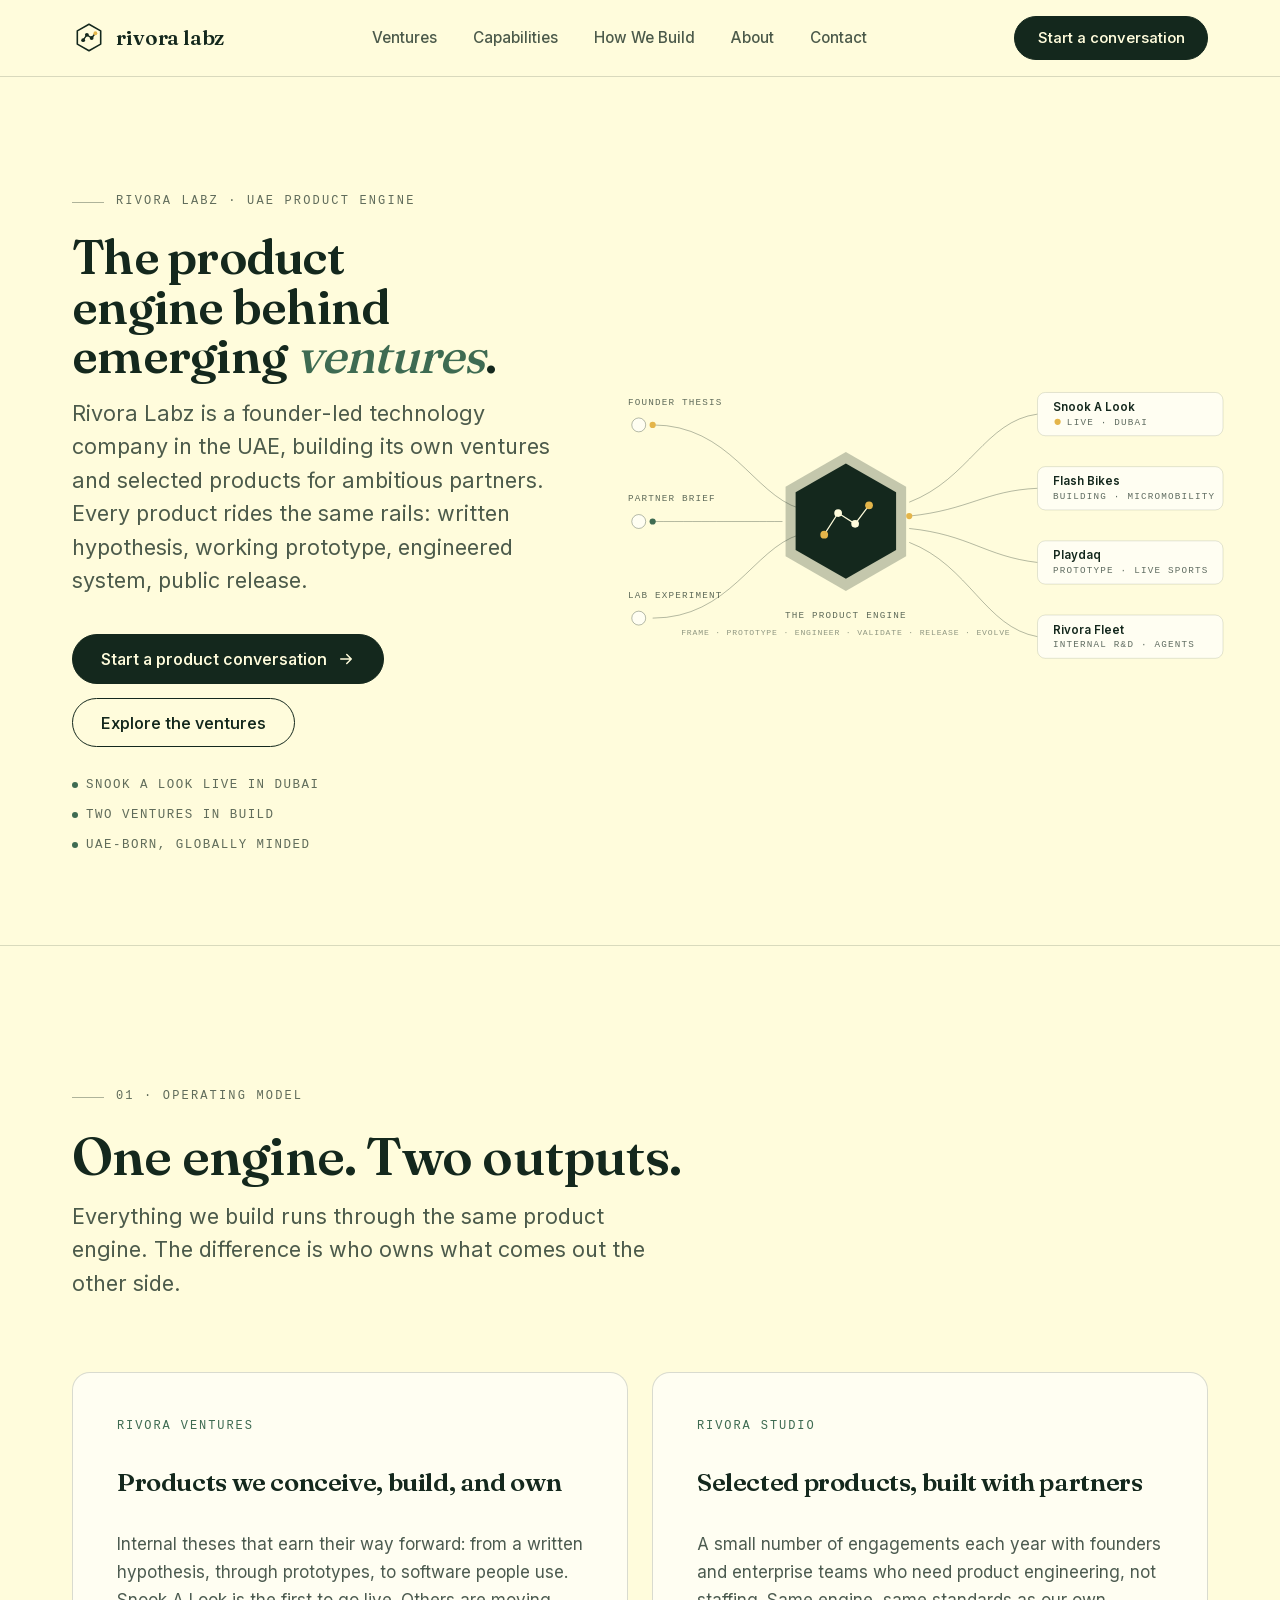
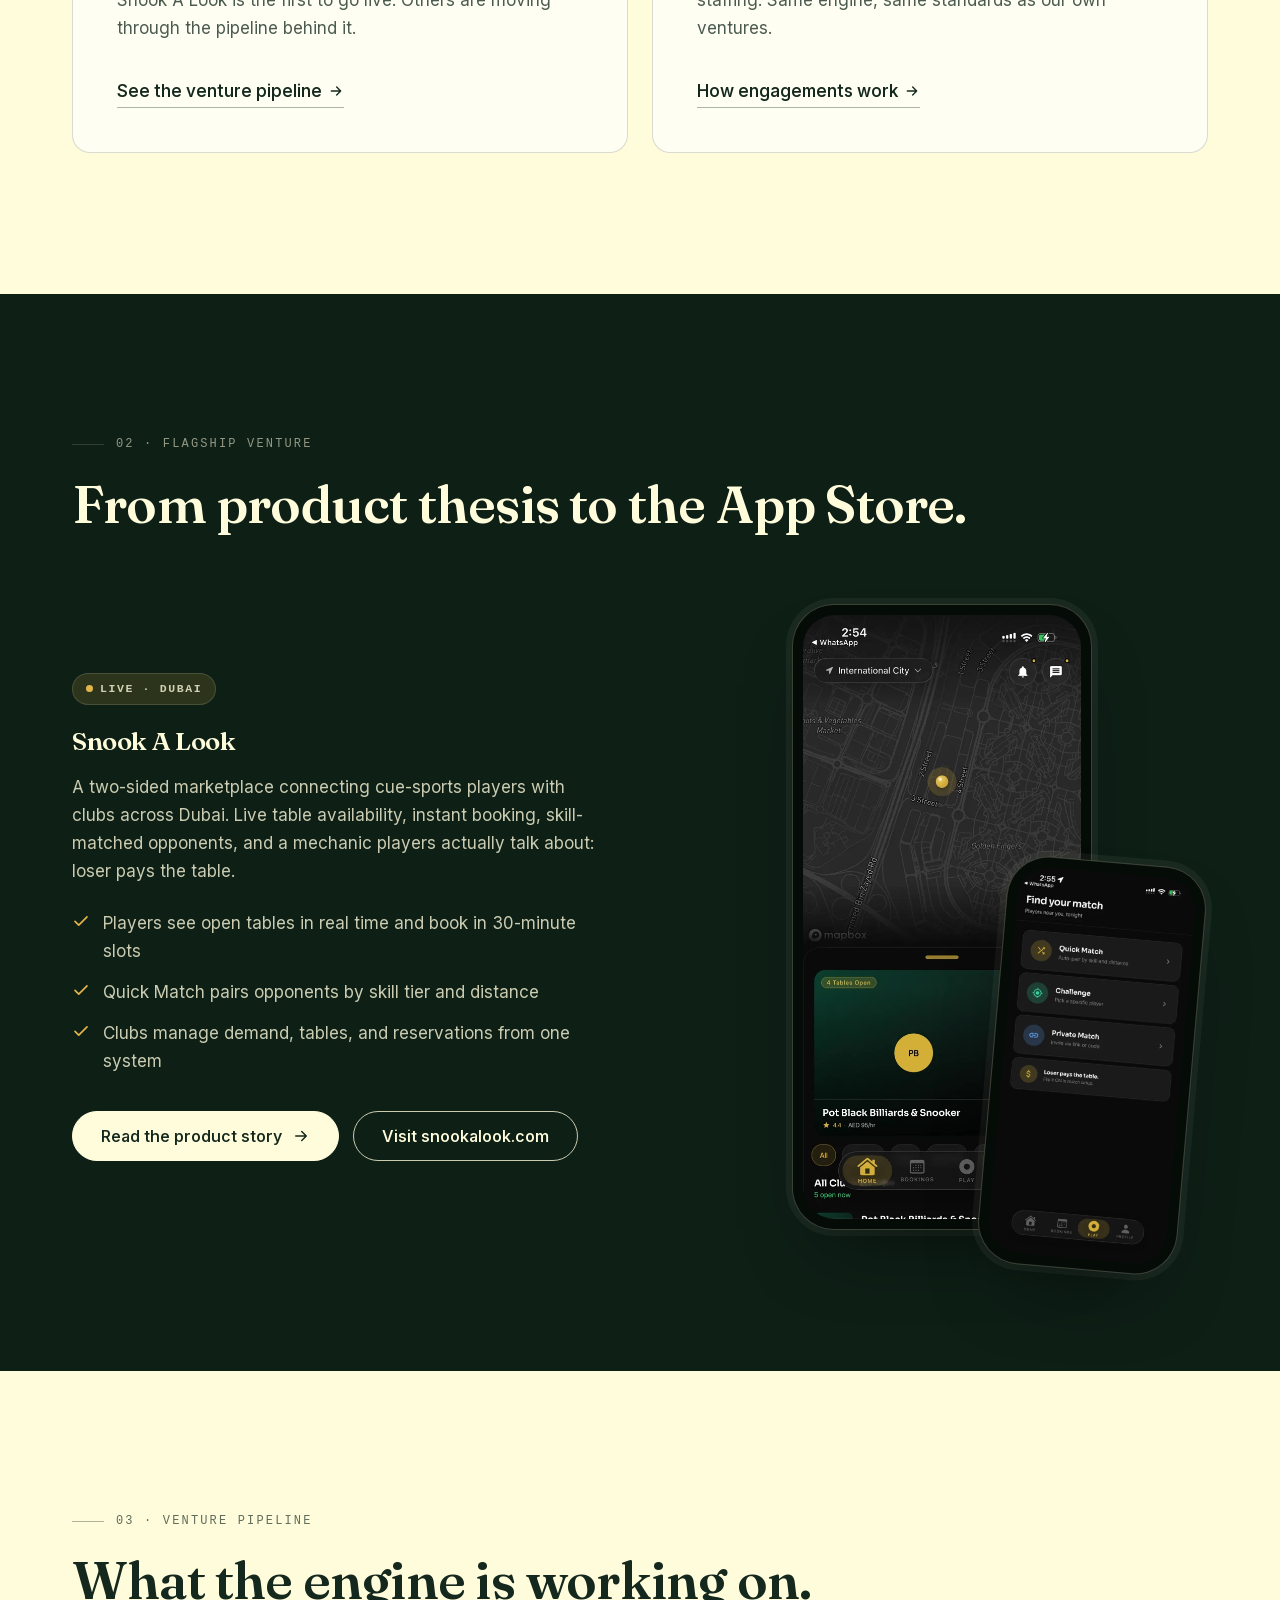
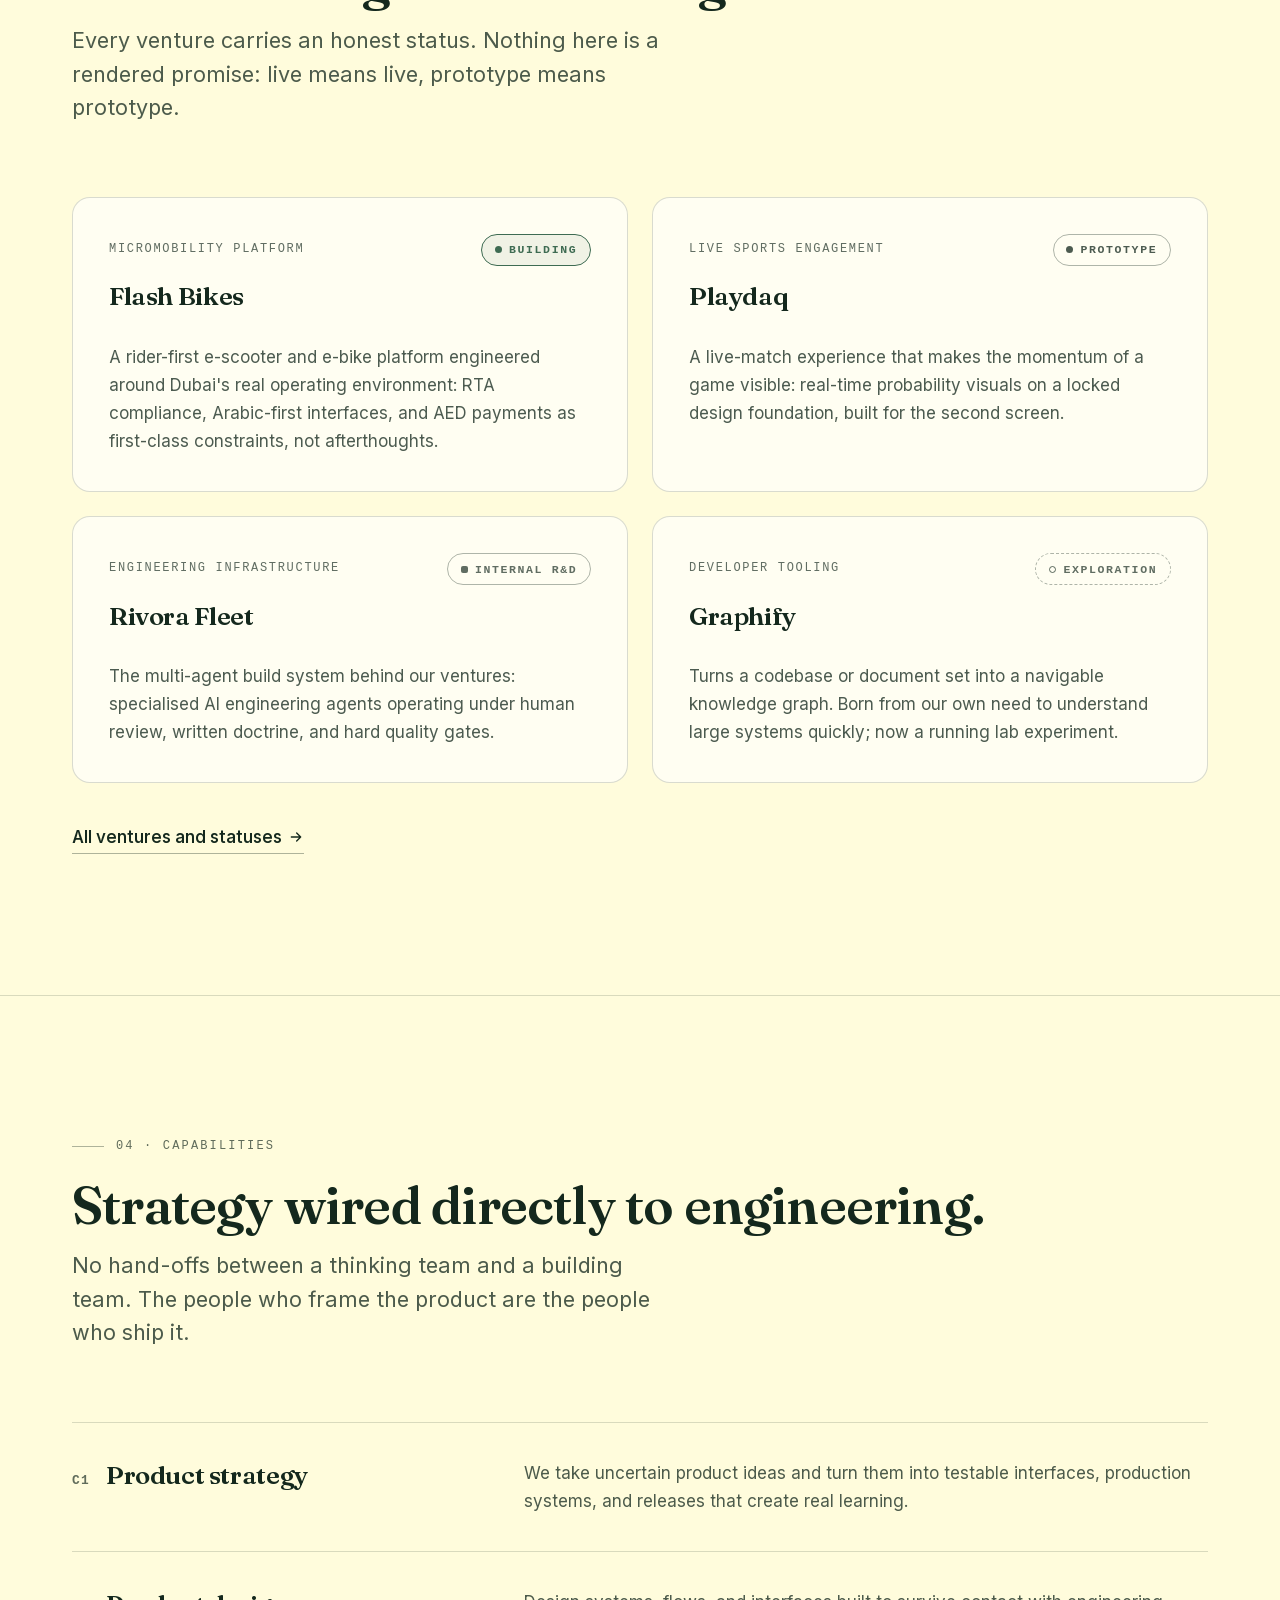
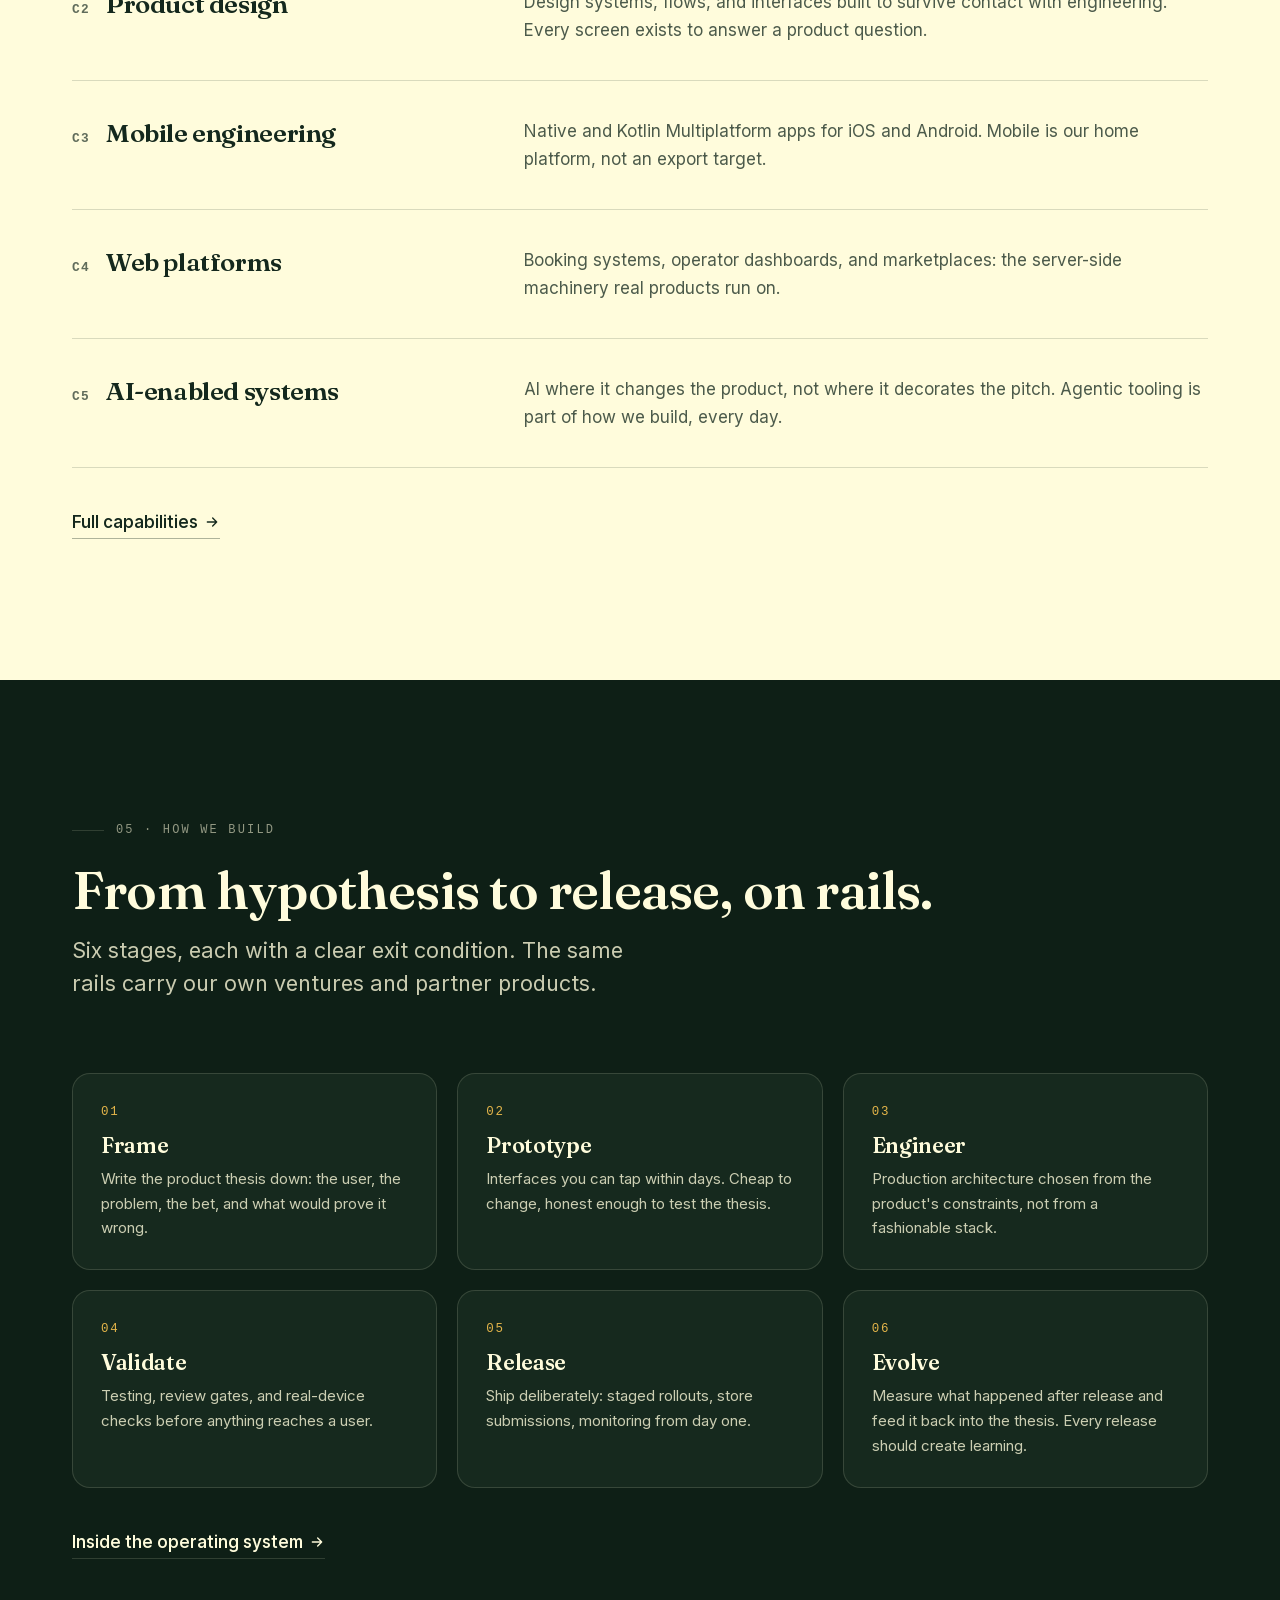
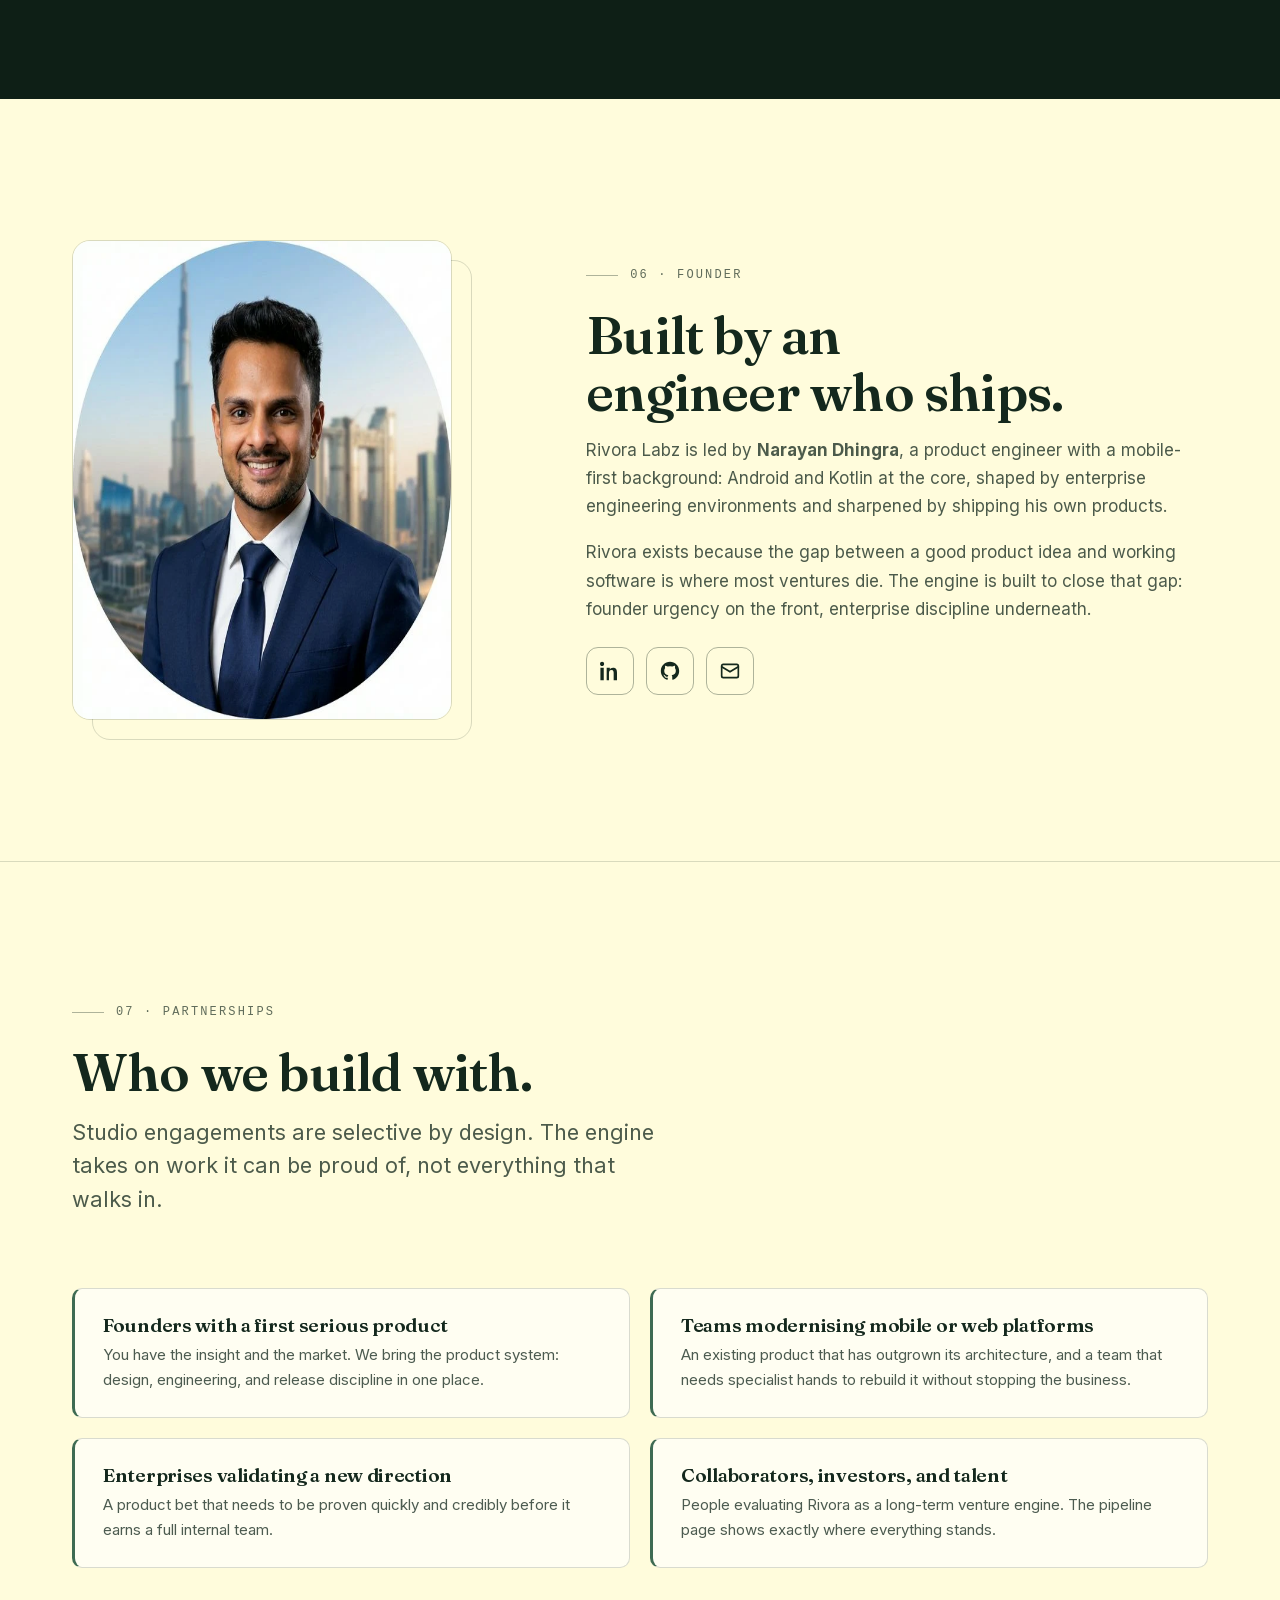
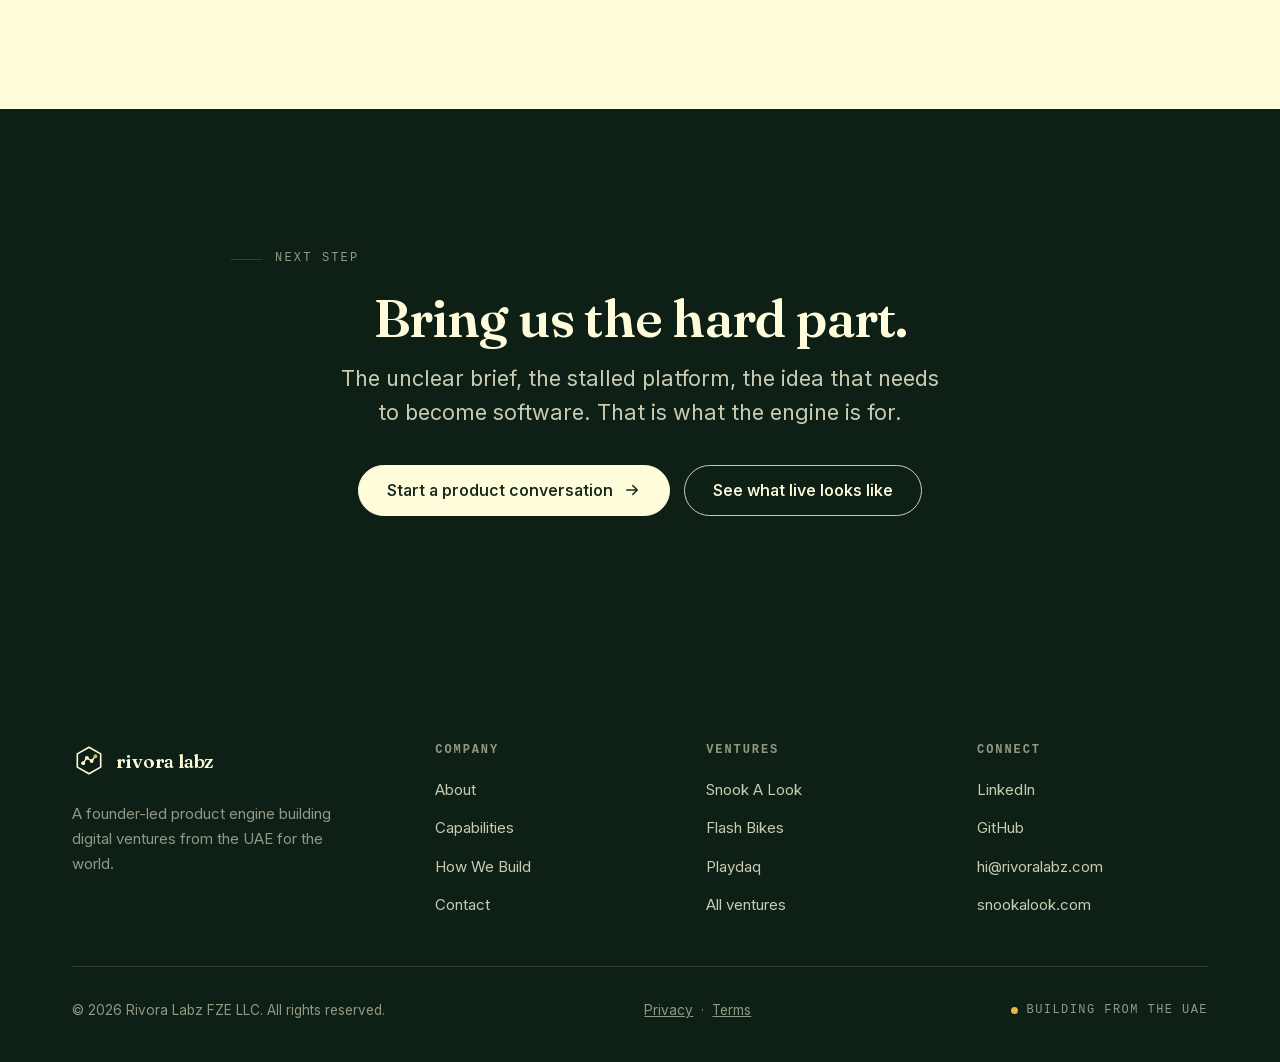
==== commit 875dd171: "feat: return engine to hero right column at enlarged size Two-column hero restored: statement headli" ====
--- a/index.html
+++ b/index.html
@@ -89,24 +89,22 @@
 
     <!-- Hero -->
     <header class="hero">
-      <div class="container">
-        <p class="eyebrow">Rivora Labz · UAE product engine</p>
-        <h1>The product engine behind<br>emerging <em>ventures</em>.</h1>
-        <div class="hero-sub">
+      <div class="container hero-grid">
+        <div>
+          <p class="eyebrow">Rivora Labz · UAE product engine</p>
+          <h1>The product engine behind emerging <em>ventures</em>.</h1>
           <p class="lede">Rivora Labz is a founder-led technology company in the UAE, building its own ventures and selected products for ambitious partners. Every product rides the same rails: written hypothesis, working prototype, engineered system, public release.</p>
-          <div>
-            <div class="hero-actions">
-              <a class="btn btn-primary" href="/contact/">Start a product conversation
-                <svg class="icon" width="18" height="18" viewBox="0 0 24 24" fill="none" stroke="currentColor" stroke-width="2" stroke-linecap="round" stroke-linejoin="round" aria-hidden="true"><path d="M5 12h14M13 6l6 6-6 6"/></svg>
-              </a>
-              <a class="btn btn-ghost" href="/ventures/">Explore the ventures</a>
-            </div>
-            <p class="hero-meta">
-              <span><span class="dot" aria-hidden="true"></span>Snook A Look live in Dubai</span>
-              <span><span class="dot" aria-hidden="true"></span>Two ventures in build</span>
-              <span><span class="dot" aria-hidden="true"></span>UAE-born, globally minded</span>
-            </p>
-          </div>
+          <div class="hero-actions">
+            <a class="btn btn-primary" href="/contact/">Start a product conversation
+              <svg class="icon" width="18" height="18" viewBox="0 0 24 24" fill="none" stroke="currentColor" stroke-width="2" stroke-linecap="round" stroke-linejoin="round" aria-hidden="true"><path d="M5 12h14M13 6l6 6-6 6"/></svg>
+            </a>
+            <a class="btn btn-ghost" href="/ventures/">Explore the ventures</a>
+          </div>
+          <p class="hero-meta">
+            <span><span class="dot" aria-hidden="true"></span>Snook A Look live in Dubai</span>
+            <span><span class="dot" aria-hidden="true"></span>Two ventures in build</span>
+            <span><span class="dot" aria-hidden="true"></span>UAE-born, globally minded</span>
+          </p>
         </div>
 
         <!-- The Rivora Product Engine -->
--- a/assets/css/main.css
+++ b/assets/css/main.css
@@ -62,7 +62,7 @@
   --font-body: "Inter", system-ui, -apple-system, "Segoe UI", sans-serif;
   --font-mono: ui-monospace, "SF Mono", "JetBrains Mono", Menlo, monospace;
 
-  --size-display: clamp(2.9rem, 7vw, 5.9rem);
+  --size-display: clamp(2.9rem, 6vw, 4.8rem);
   --size-h2: clamp(2rem, 4.2vw, 3.3rem);
   --size-h3: clamp(1.35rem, 2vw, 1.65rem);
   --size-body: 1.0625rem;
@@ -419,20 +419,16 @@
 /* ---------- Hero ---------- */
 .hero { padding-block: clamp(4rem, 9vw, 7.5rem) clamp(3.5rem, 7vw, 6rem); position: relative; overflow: hidden; }
 
-.hero-sub {
+.hero h1 { font-size: clamp(2.6rem, 3.8vw, 3.4rem); }
+
+.hero-grid {
   display: grid;
-  gap: 2rem clamp(2.5rem, 6vw, 5rem);
-  margin-top: 1.5rem;
+  gap: clamp(2.5rem, 5vw, 3.5rem);
+  align-items: center;
 }
 @media (min-width: 1000px) {
-  .hero-sub { grid-template-columns: 1.1fr 0.9fr; align-items: start; }
-  .hero-sub .hero-actions { margin-top: 0.35rem; }
-}
-
-.hero .engine-wrap {
-  margin-top: clamp(3rem, 7vw, 5.5rem);
-  max-width: 1120px;
-  margin-inline: auto;
+  .hero-grid { grid-template-columns: 0.9fr 1.1fr; }
+  .hero .engine-wrap { margin-right: calc(var(--gutter) * -1); }
 }
 
 .hero h1 em {
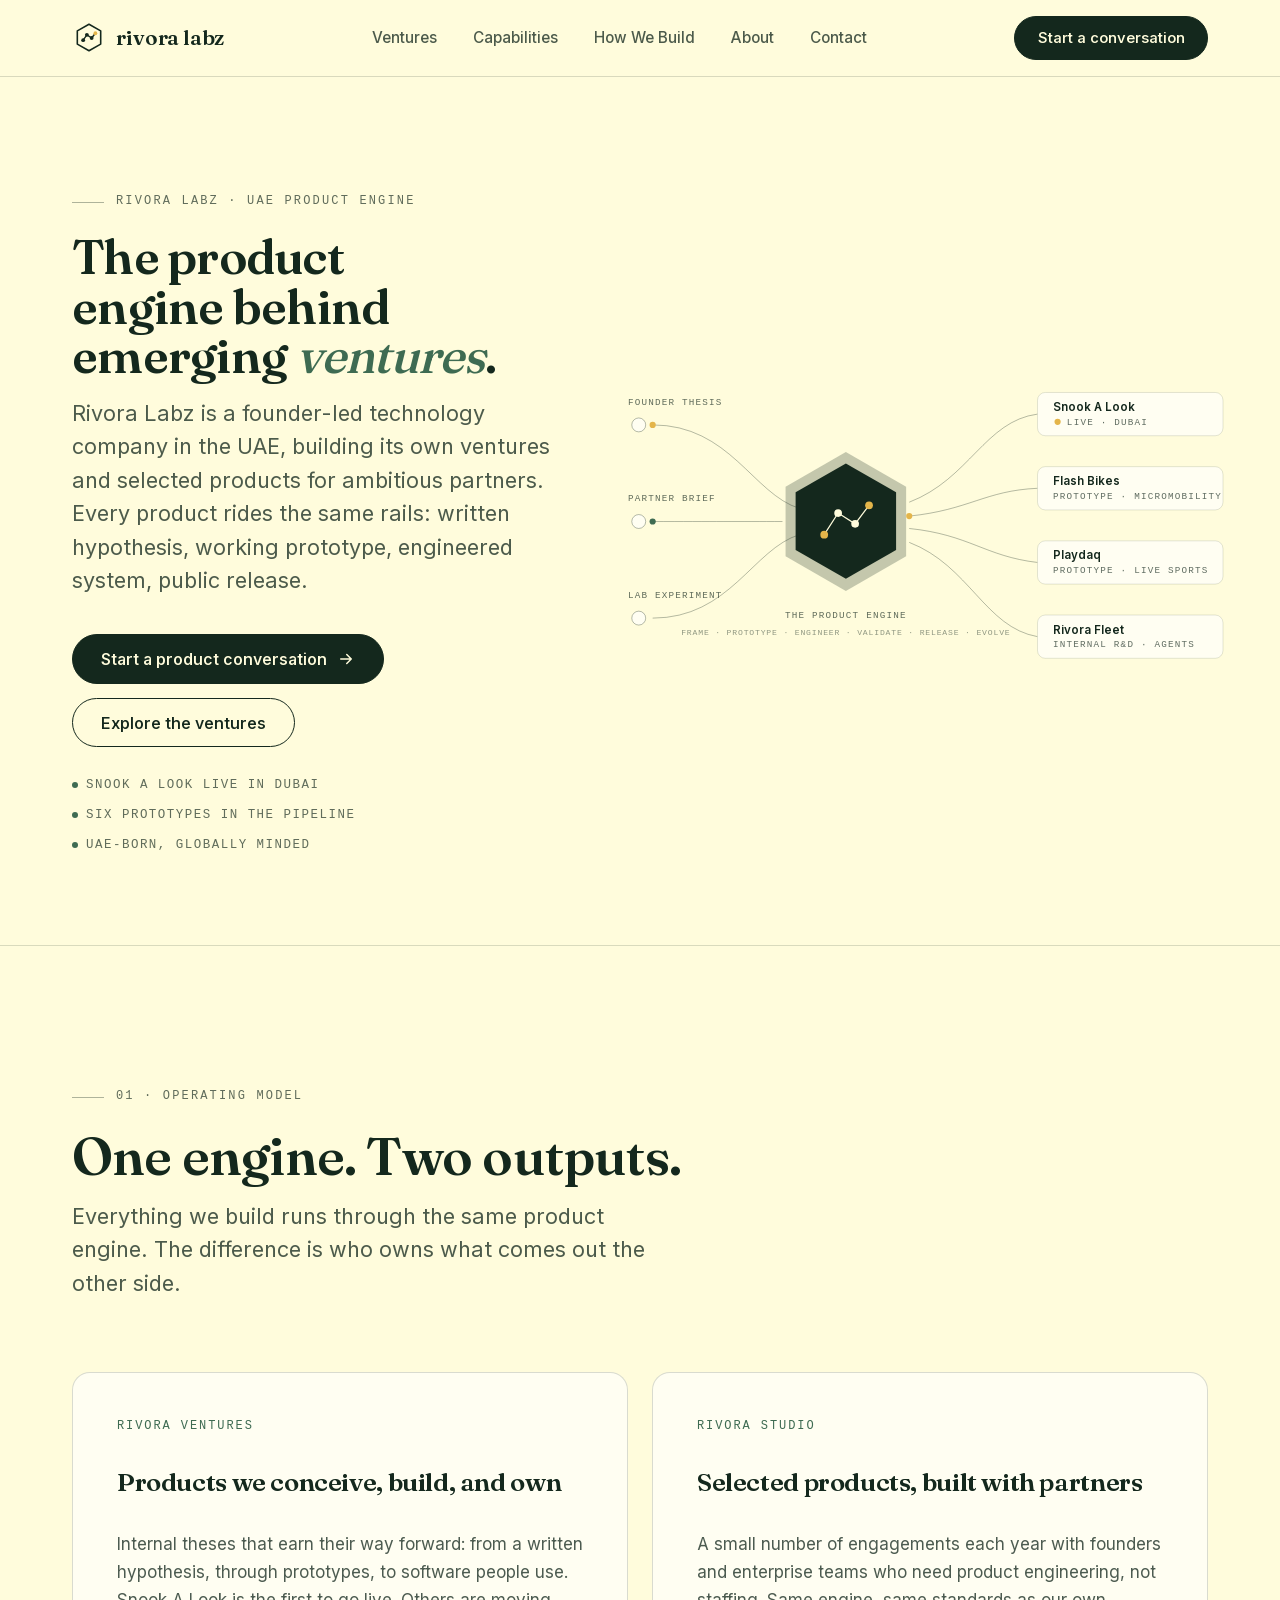
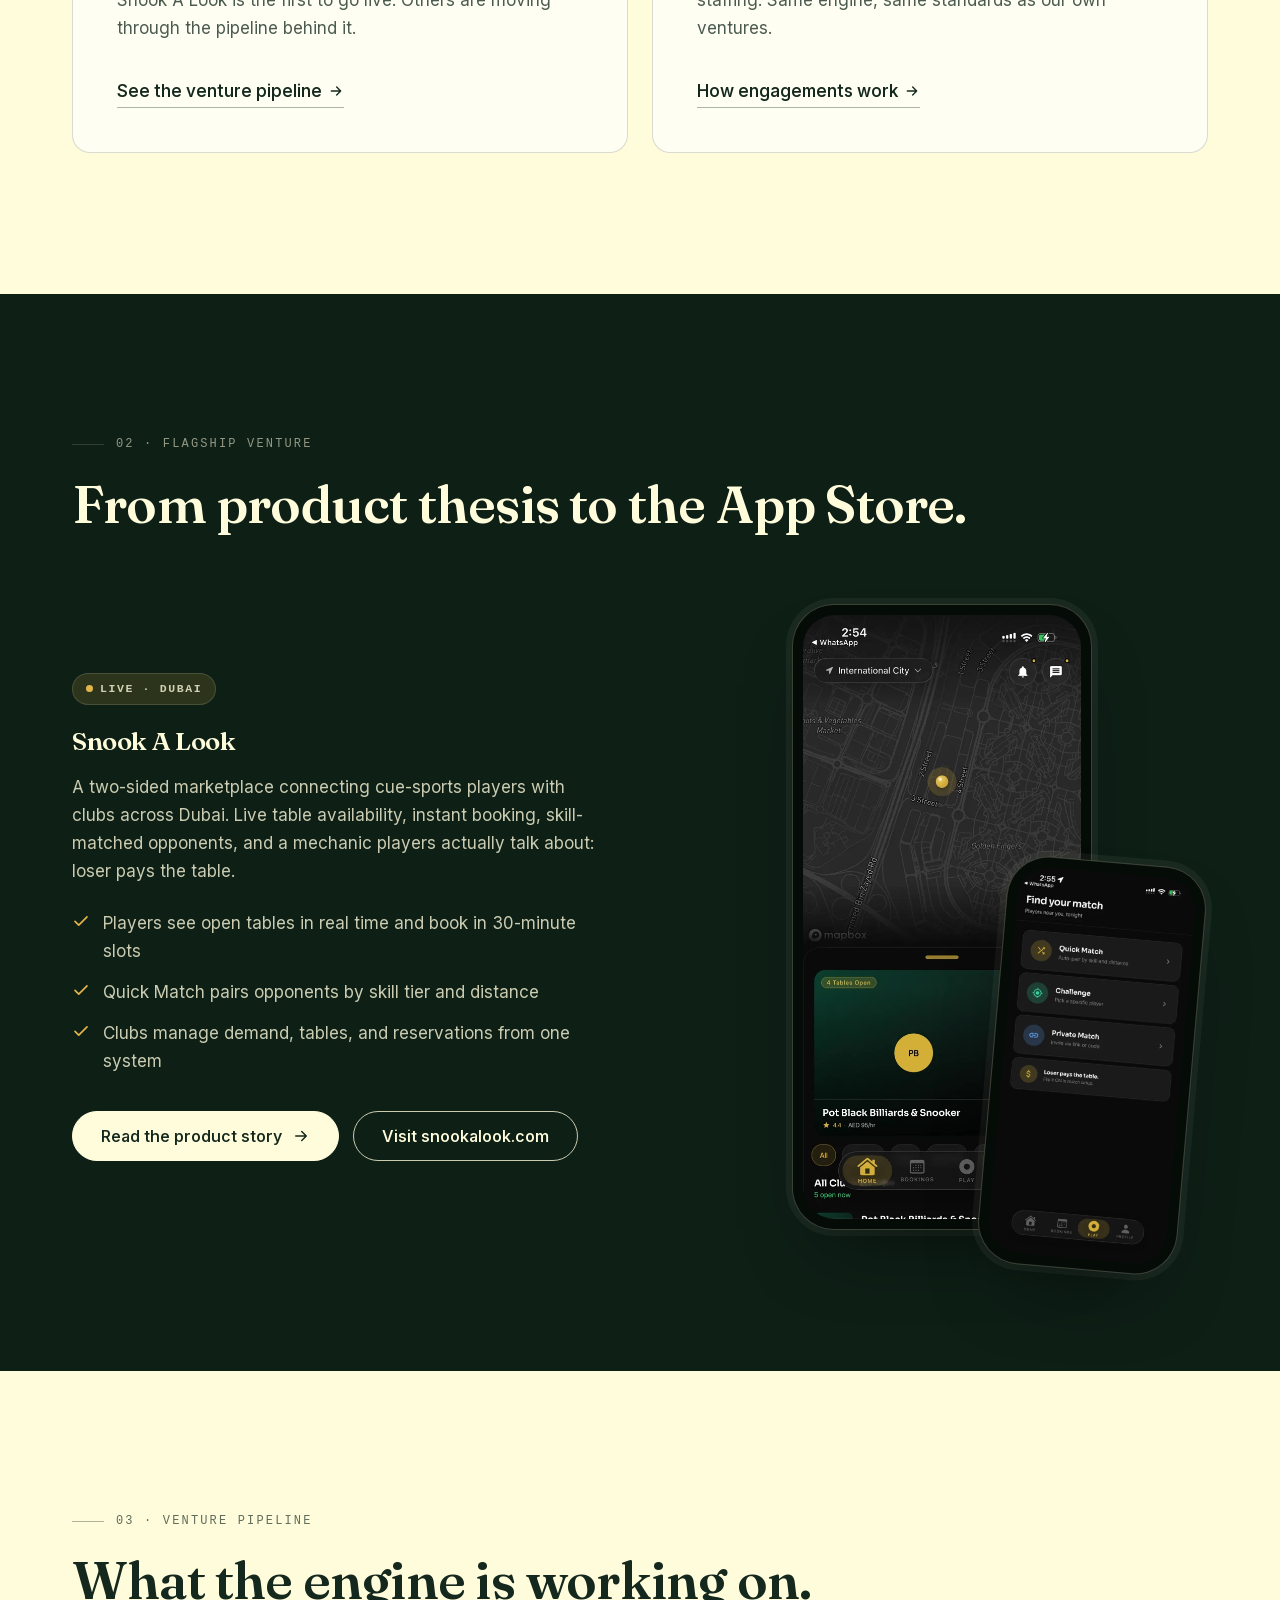
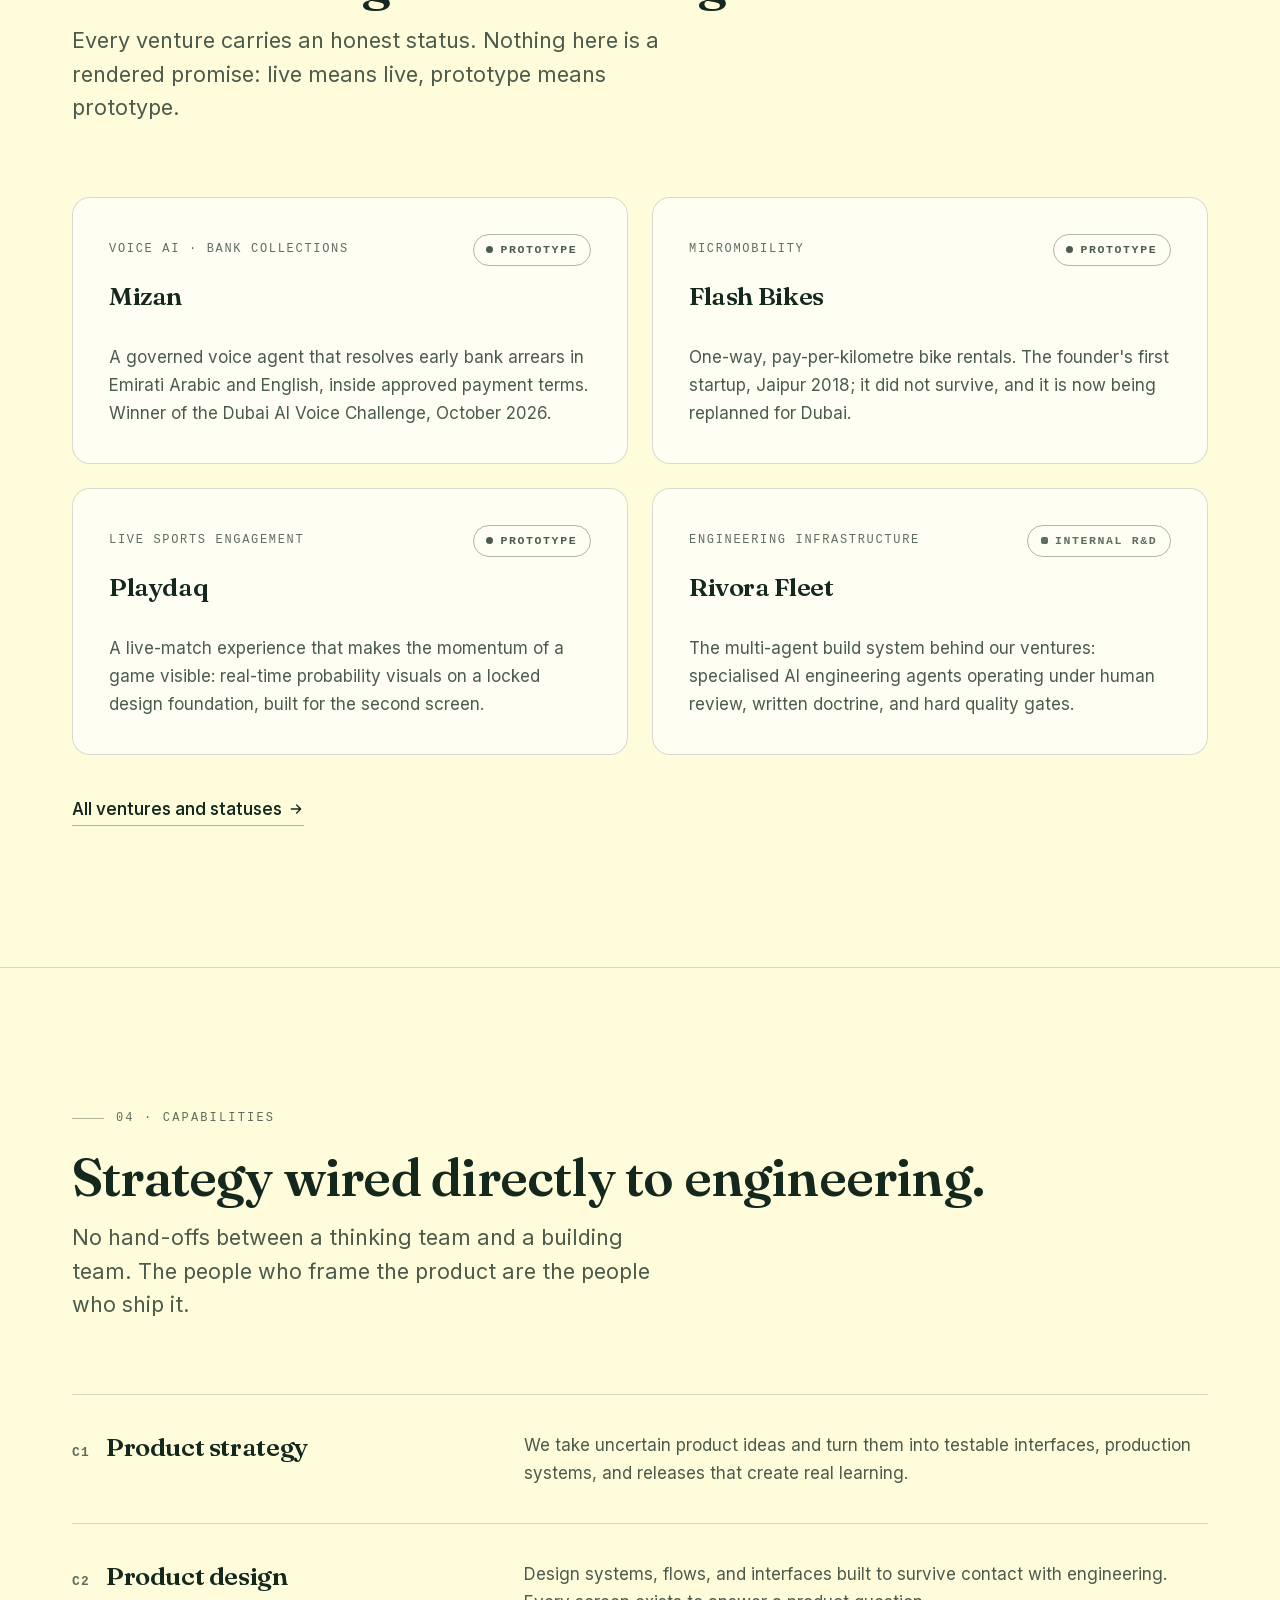
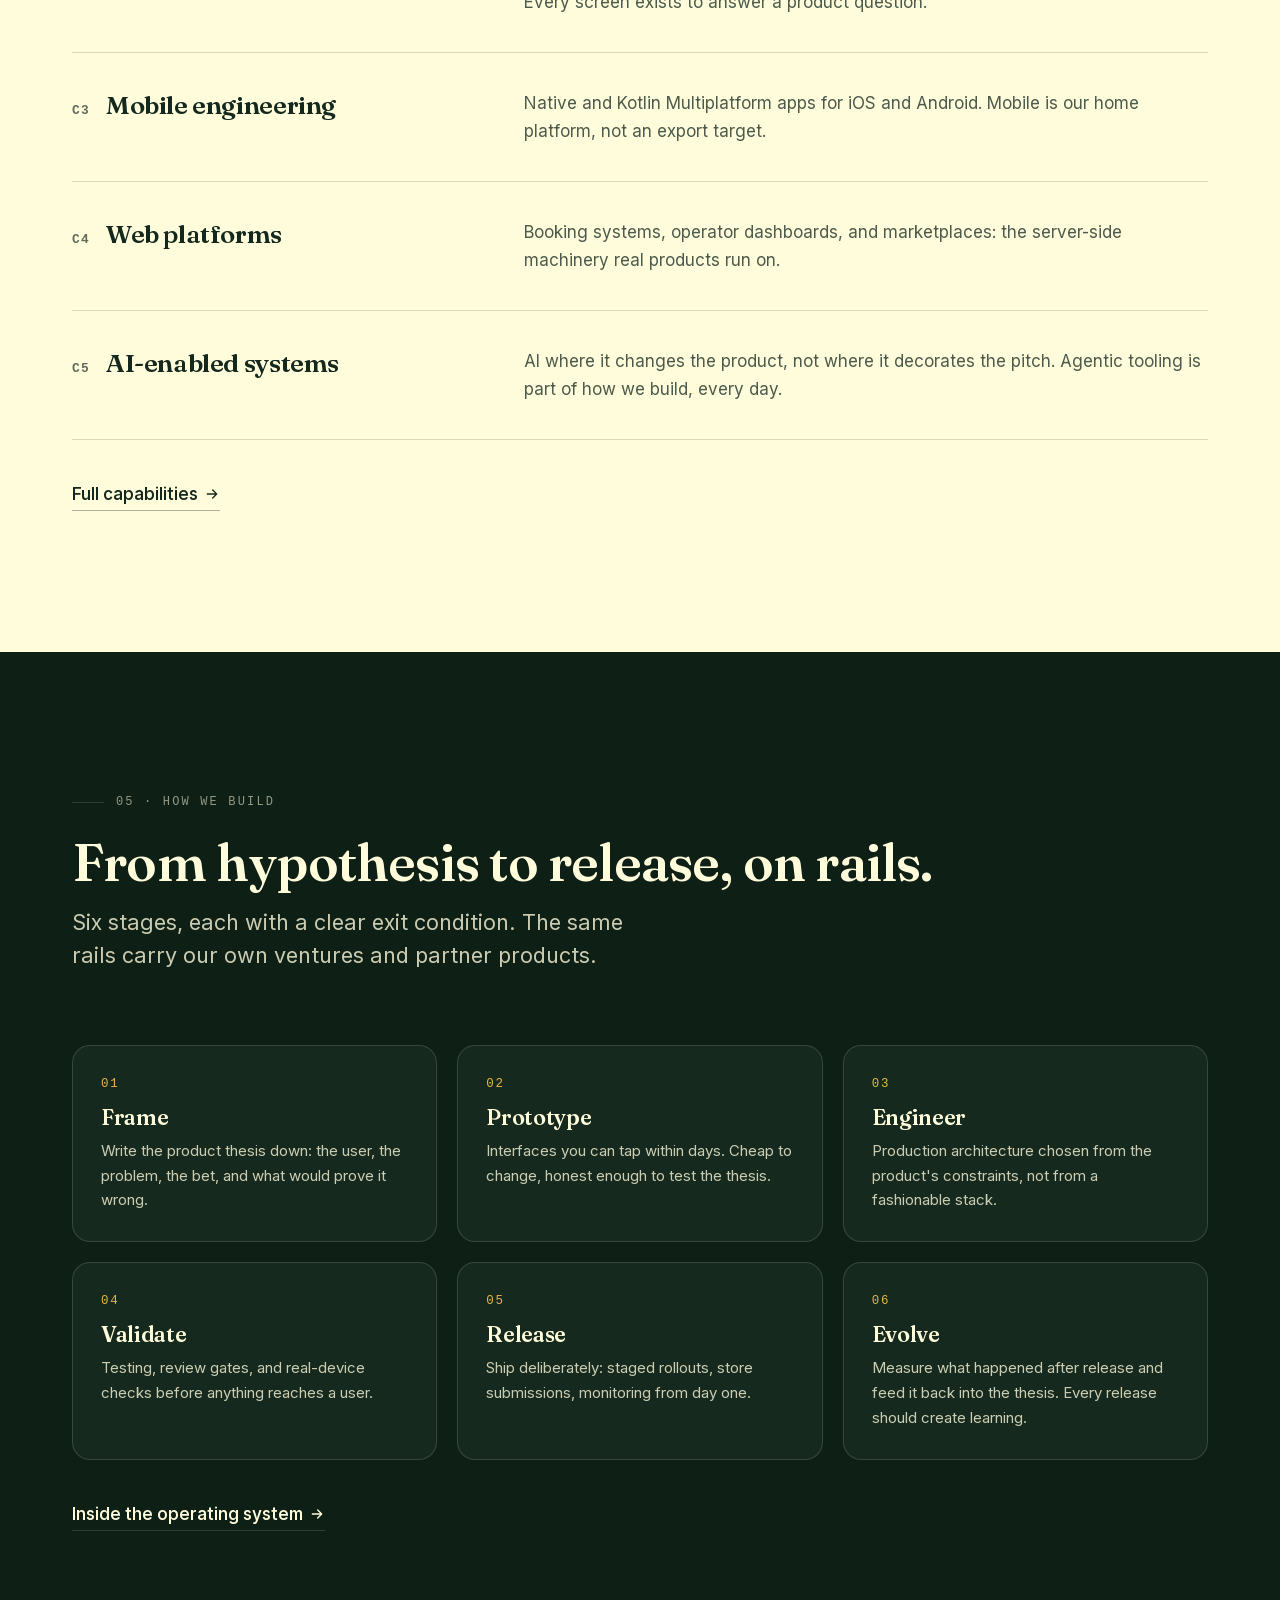
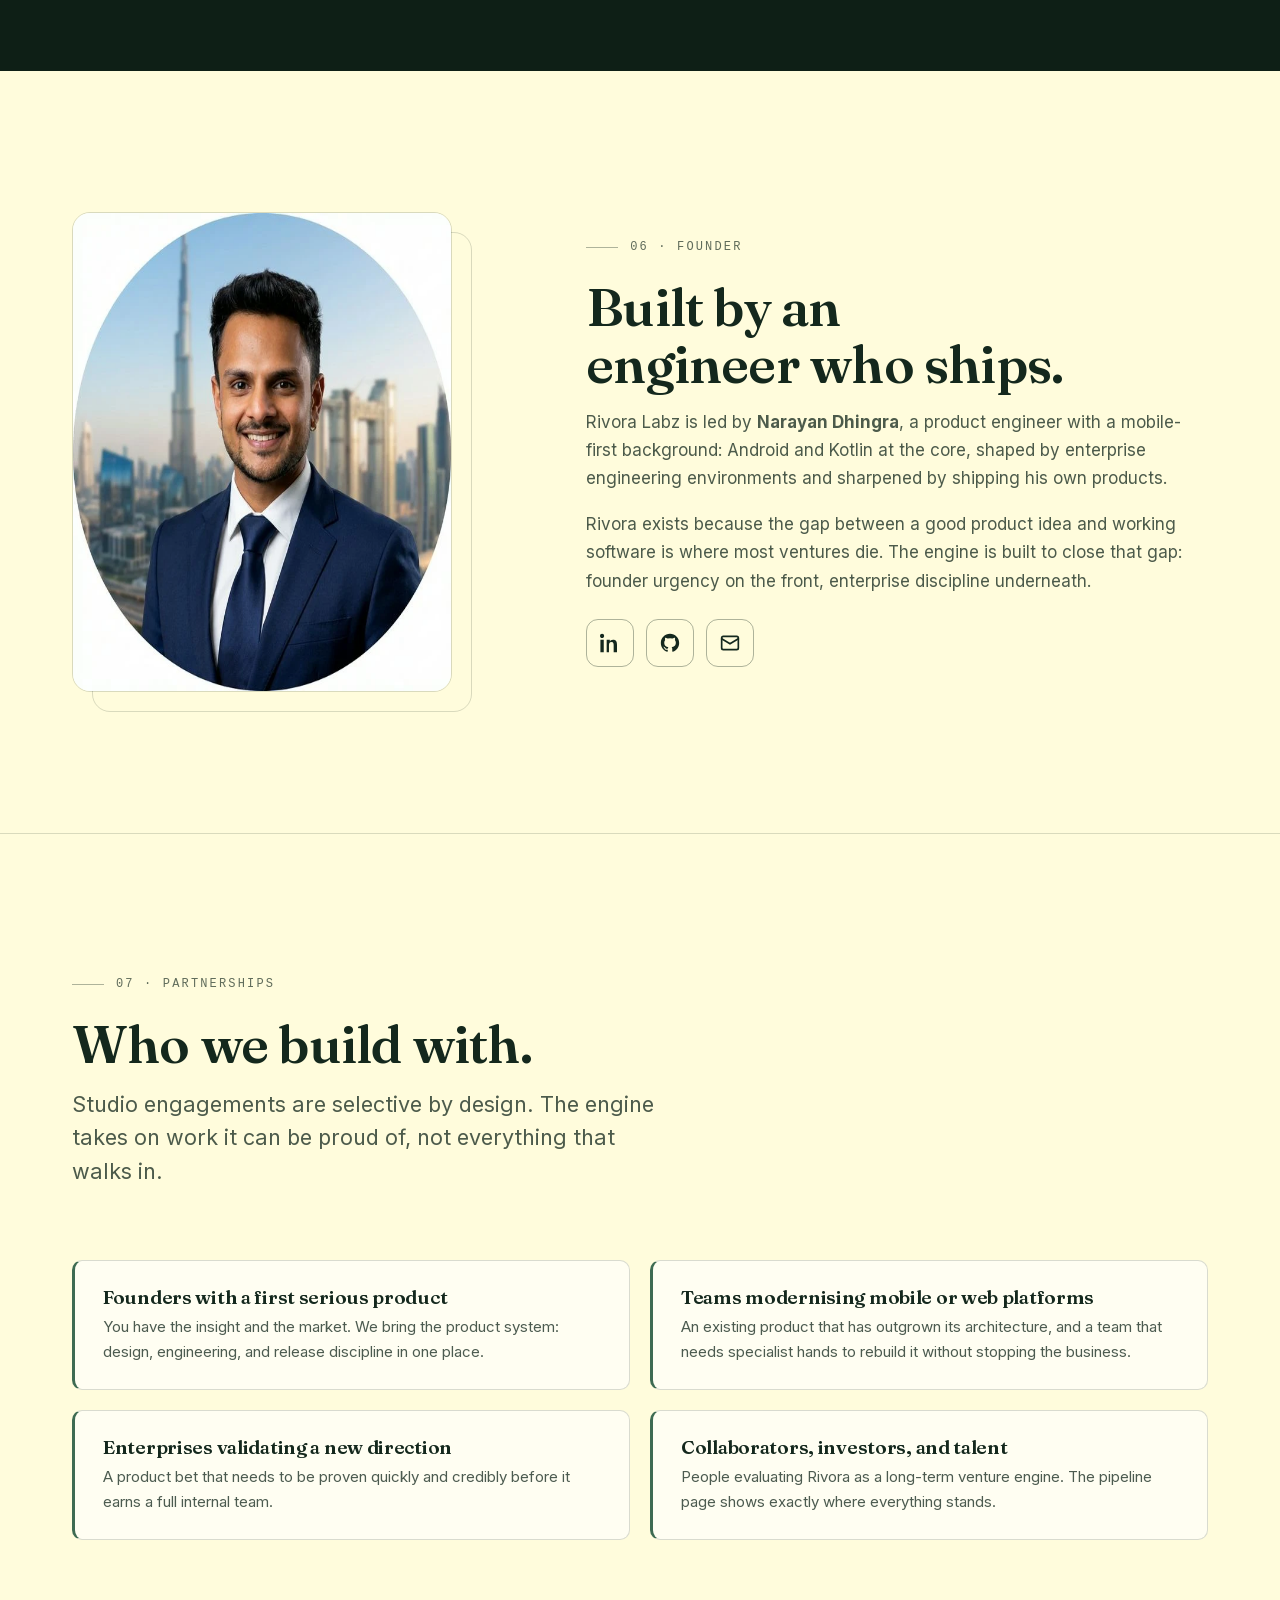
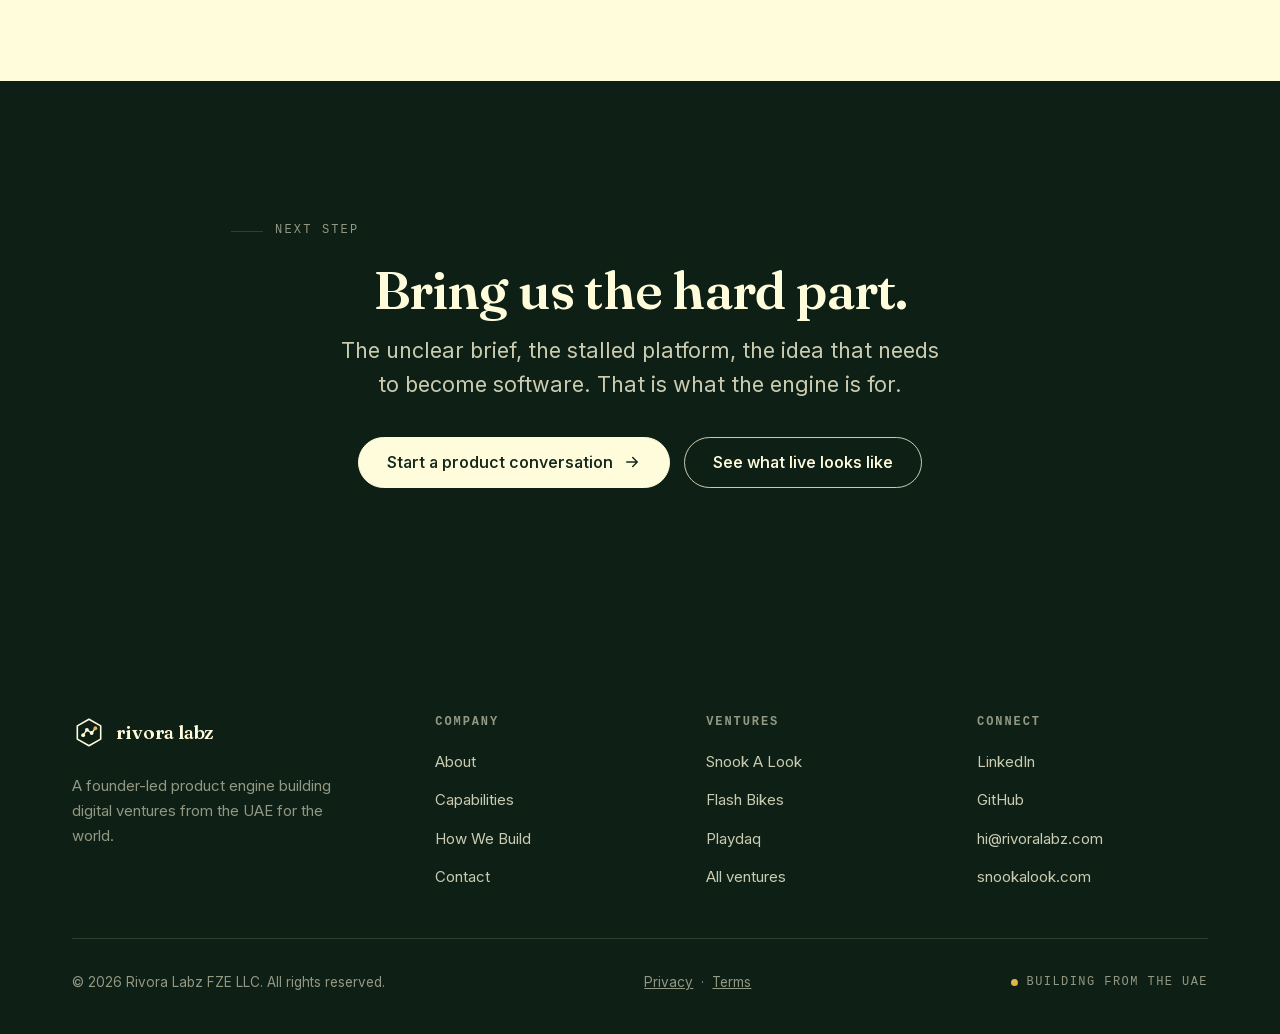
==== commit c372205b: "feat(ventures): show the full pipeline, each venture links to its subdomain - Add Mizan (featured, D" ====
--- a/index.html
+++ b/index.html
@@ -102,7 +102,7 @@
           </div>
           <p class="hero-meta">
             <span><span class="dot" aria-hidden="true"></span>Snook A Look live in Dubai</span>
-            <span><span class="dot" aria-hidden="true"></span>Two ventures in build</span>
+            <span><span class="dot" aria-hidden="true"></span>Six prototypes in the pipeline</span>
             <span><span class="dot" aria-hidden="true"></span>UAE-born, globally minded</span>
           </p>
         </div>
@@ -111,7 +111,7 @@
         <div class="engine-wrap">
           <svg class="engine-svg" viewBox="100 48 810 380" role="img" aria-labelledby="engineTitle engineDesc">
             <title id="engineTitle">The Rivora Product Engine</title>
-            <desc id="engineDesc">Founder theses, partner briefs, and lab experiments flow into a central engine, which produces ventures: Snook A Look (live), Flash Bikes (building), Playdaq (prototype), and the Rivora Fleet (internal research).</desc>
+            <desc id="engineDesc">Founder theses, partner briefs, and lab experiments flow into a central engine, which produces ventures: Snook A Look (live), Flash Bikes (prototype), Playdaq (prototype), and the Rivora Fleet (internal research).</desc>
 
             <!-- Input paths -->
             <path class="e-path" d="M150 110 C 250 110, 280 200, 340 218"/>
@@ -156,7 +156,7 @@
 
               <rect class="e-chip" x="648" y="164" width="240" height="56" rx="12"/>
               <text class="e-name" x="668" y="188">Flash Bikes</text>
-              <text class="e-label" x="668" y="206">Building · Micromobility</text>
+              <text class="e-label" x="668" y="206">Prototype · Micromobility</text>
 
               <rect class="e-chip" x="648" y="260" width="240" height="56" rx="12"/>
               <text class="e-name" x="668" y="284">Playdaq</text>
@@ -180,7 +180,7 @@
             <div class="em-stage"><strong>The product engine</strong><span class="faint">frame &rarr; release</span></div>
             <div class="em-arrow">&darr;</div>
             <div class="em-stage"><strong>Snook A Look</strong><span class="status status--live">Live</span></div>
-            <div class="em-stage"><strong>Flash Bikes</strong><span class="status status--building">Building</span></div>
+            <div class="em-stage"><strong>Flash Bikes</strong><span class="status status--prototype">Prototype</span></div>
             <div class="em-stage"><strong>Playdaq</strong><span class="status status--prototype">Prototype</span></div>
             <div class="em-stage"><strong>Rivora Fleet</strong><span class="status status--rnd">Internal R&amp;D</span></div>
           </div>
@@ -260,24 +260,24 @@
         </div>
         <div class="venture-list">
           <article class="venture-card reveal">
-            <div class="vc-top"><span class="vc-cat">Micromobility platform</span><span class="status status--building">Building</span></div>
+            <div class="vc-top"><span class="vc-cat">Voice AI · Bank collections</span><span class="status status--prototype">Prototype</span></div>
+            <h3><a href="/ventures/#mizan">Mizan</a></h3>
+            <p class="vc-thesis">A governed voice agent that resolves early bank arrears in Emirati Arabic and English, inside approved payment terms. Winner of the Dubai AI Voice Challenge, October 2026.</p>
+          </article>
+          <article class="venture-card reveal" style="--reveal-delay: 60ms">
+            <div class="vc-top"><span class="vc-cat">Micromobility</span><span class="status status--prototype">Prototype</span></div>
             <h3><a href="/ventures/#flash-bikes">Flash Bikes</a></h3>
-            <p class="vc-thesis">A rider-first e-scooter and e-bike platform engineered around Dubai's real operating environment: RTA compliance, Arabic-first interfaces, and AED payments as first-class constraints, not afterthoughts.</p>
-          </article>
-          <article class="venture-card reveal" style="--reveal-delay: 60ms">
+            <p class="vc-thesis">One-way, pay-per-kilometre bike rentals. The founder's first startup, Jaipur 2018; it did not survive, and it is now being replanned for Dubai.</p>
+          </article>
+          <article class="venture-card reveal">
             <div class="vc-top"><span class="vc-cat">Live sports engagement</span><span class="status status--prototype">Prototype</span></div>
             <h3><a href="/ventures/#playdaq">Playdaq</a></h3>
             <p class="vc-thesis">A live-match experience that makes the momentum of a game visible: real-time probability visuals on a locked design foundation, built for the second screen.</p>
           </article>
-          <article class="venture-card reveal" style="--reveal-delay: 120ms">
+          <article class="venture-card reveal" style="--reveal-delay: 60ms">
             <div class="vc-top"><span class="vc-cat">Engineering infrastructure</span><span class="status status--rnd">Internal R&amp;D</span></div>
             <h3><a href="/ventures/#rivora-fleet">Rivora Fleet</a></h3>
             <p class="vc-thesis">The multi-agent build system behind our ventures: specialised AI engineering agents operating under human review, written doctrine, and hard quality gates.</p>
-          </article>
-          <article class="venture-card reveal" style="--reveal-delay: 180ms">
-            <div class="vc-top"><span class="vc-cat">Developer tooling</span><span class="status status--exploration">Exploration</span></div>
-            <h3><a href="/ventures/#graphify">Graphify</a></h3>
-            <p class="vc-thesis">Turns a codebase or document set into a navigable knowledge graph. Born from our own need to understand large systems quickly; now a running lab experiment.</p>
           </article>
         </div>
         <p style="margin-top:2.5rem" class="reveal"><a class="text-link" href="/ventures/">All ventures and statuses
--- a/assets/css/main.css
+++ b/assets/css/main.css
@@ -948,3 +948,10 @@
 
 /* No-JS: content always visible */
 .no-js .reveal { opacity: 1; transform: none; }
+
+/* No-JS: mobile navigation stays reachable. The toggle is inert without
+   script, so hide it and show the route list expanded instead. Desktop
+   (>=900px) keeps its inline links; the !important display:none on
+   .mobile-menu there still wins. */
+.no-js .menu-toggle { display: none; }
+.no-js .mobile-menu { display: block; }
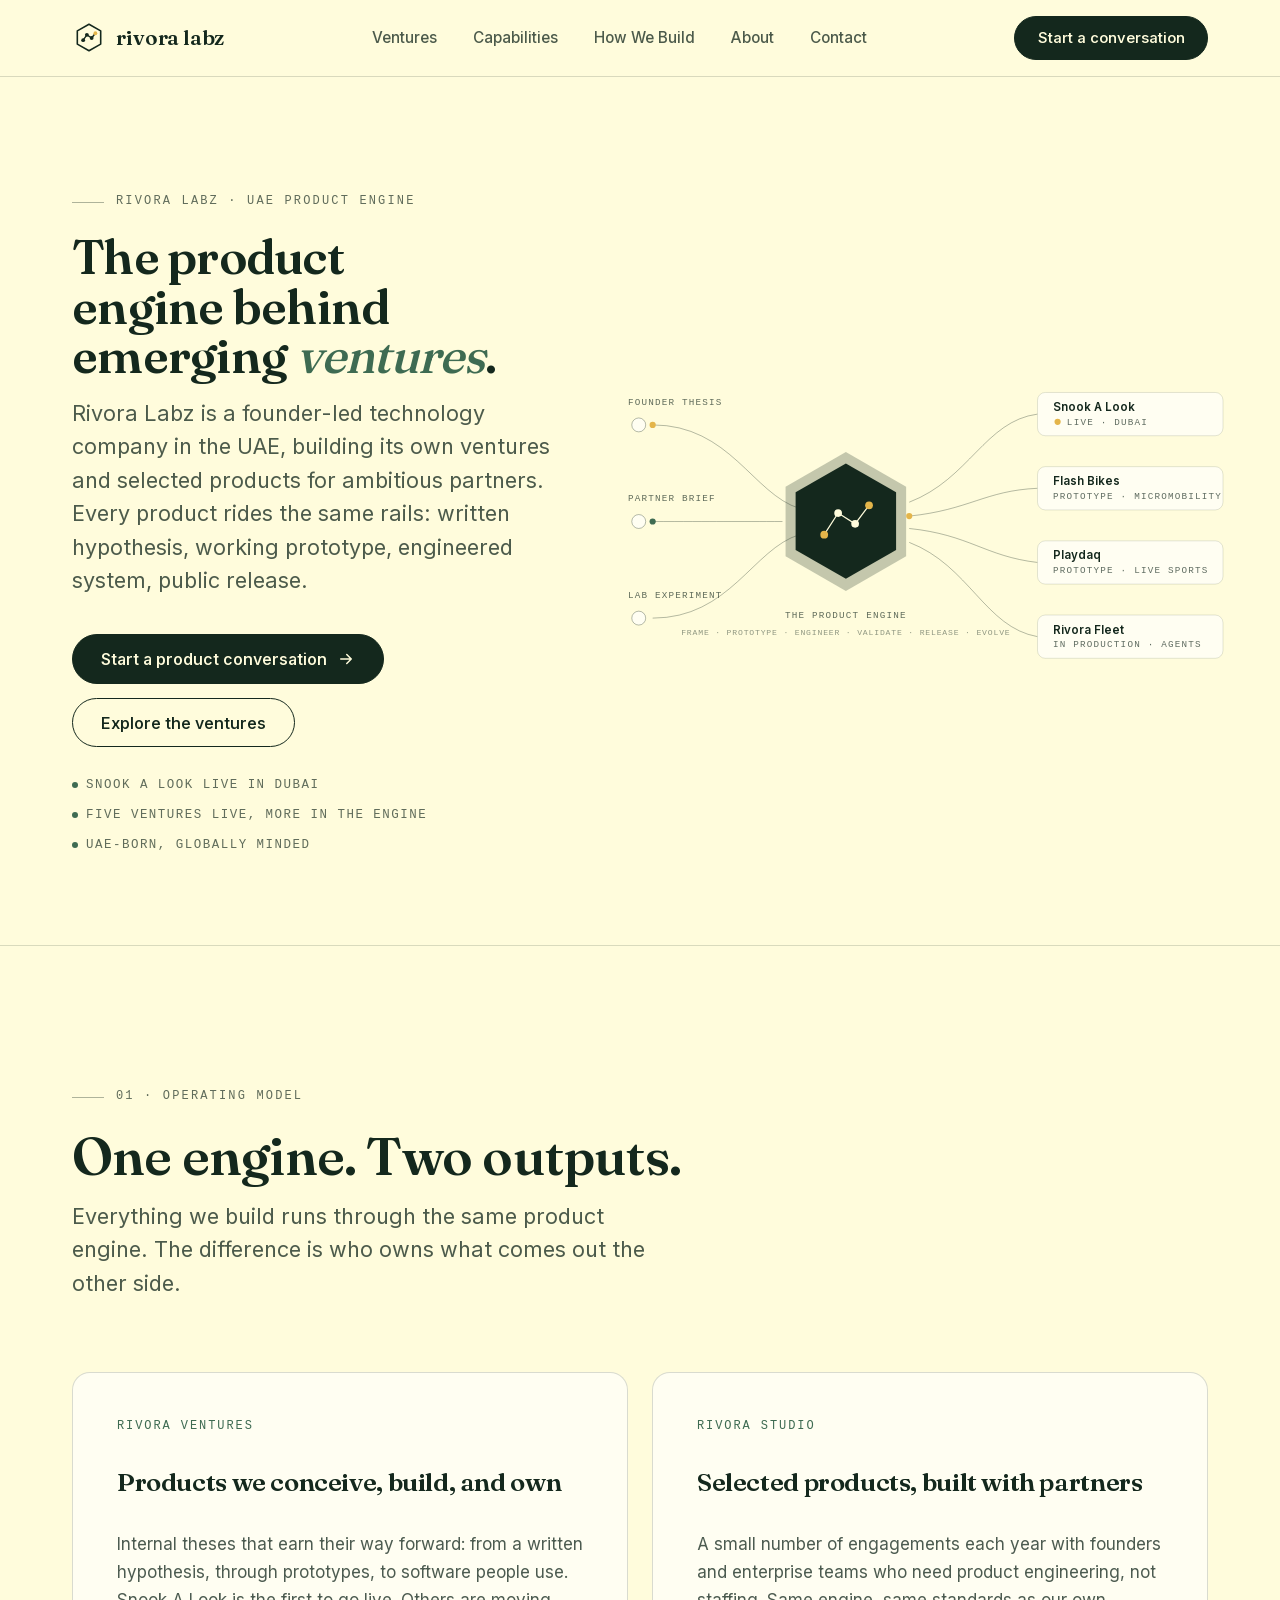
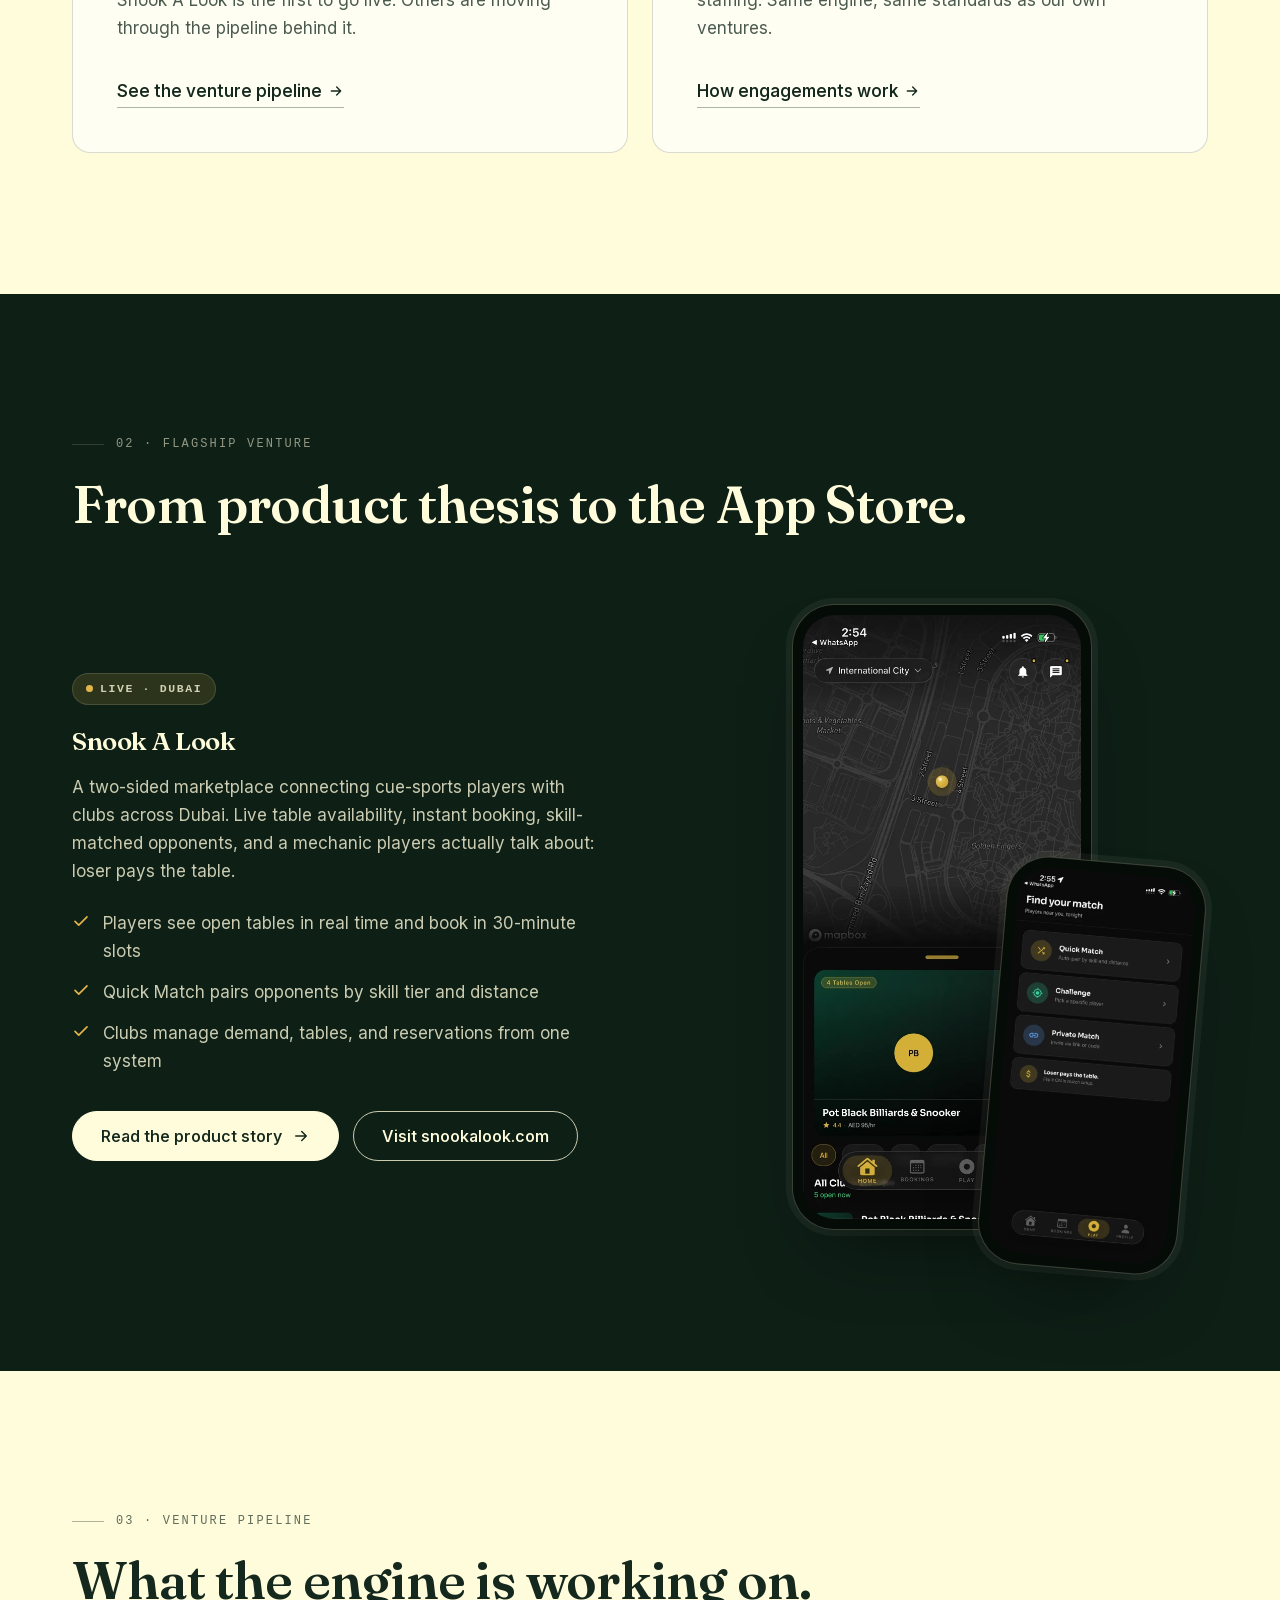
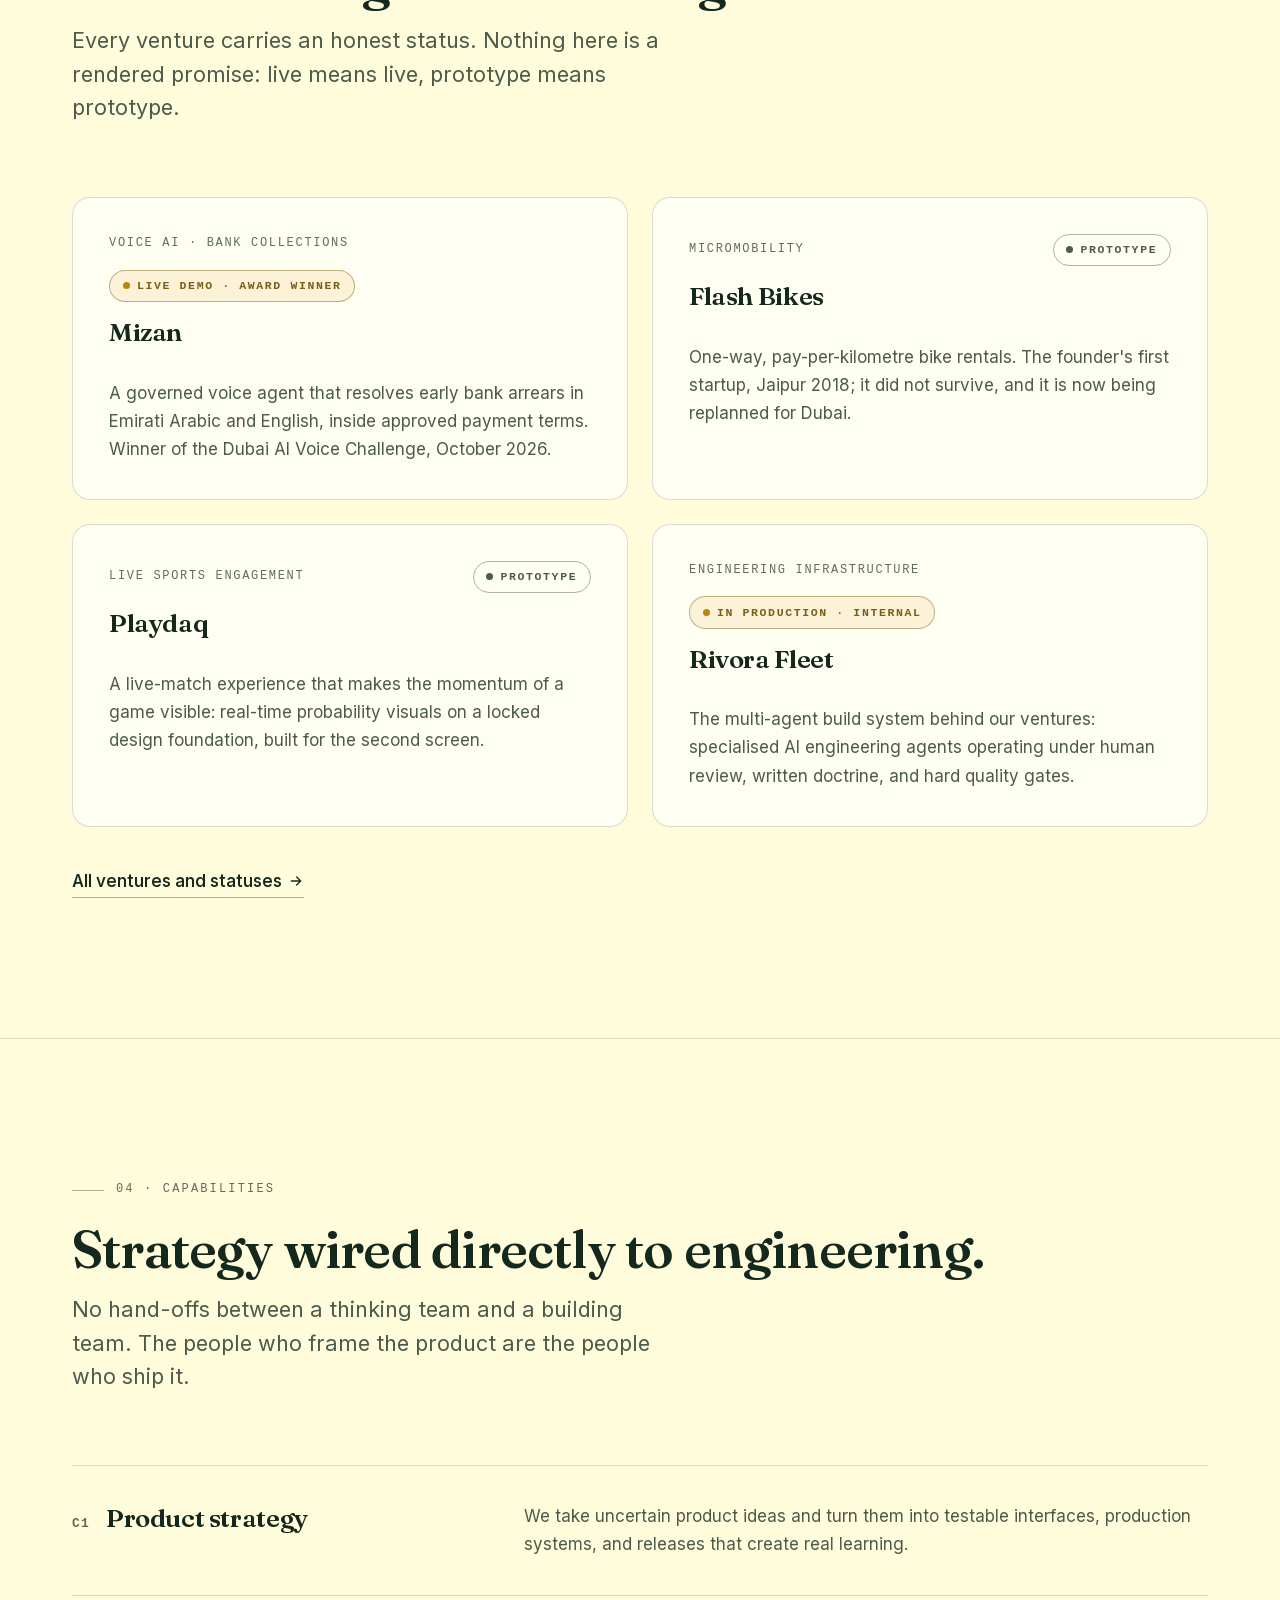
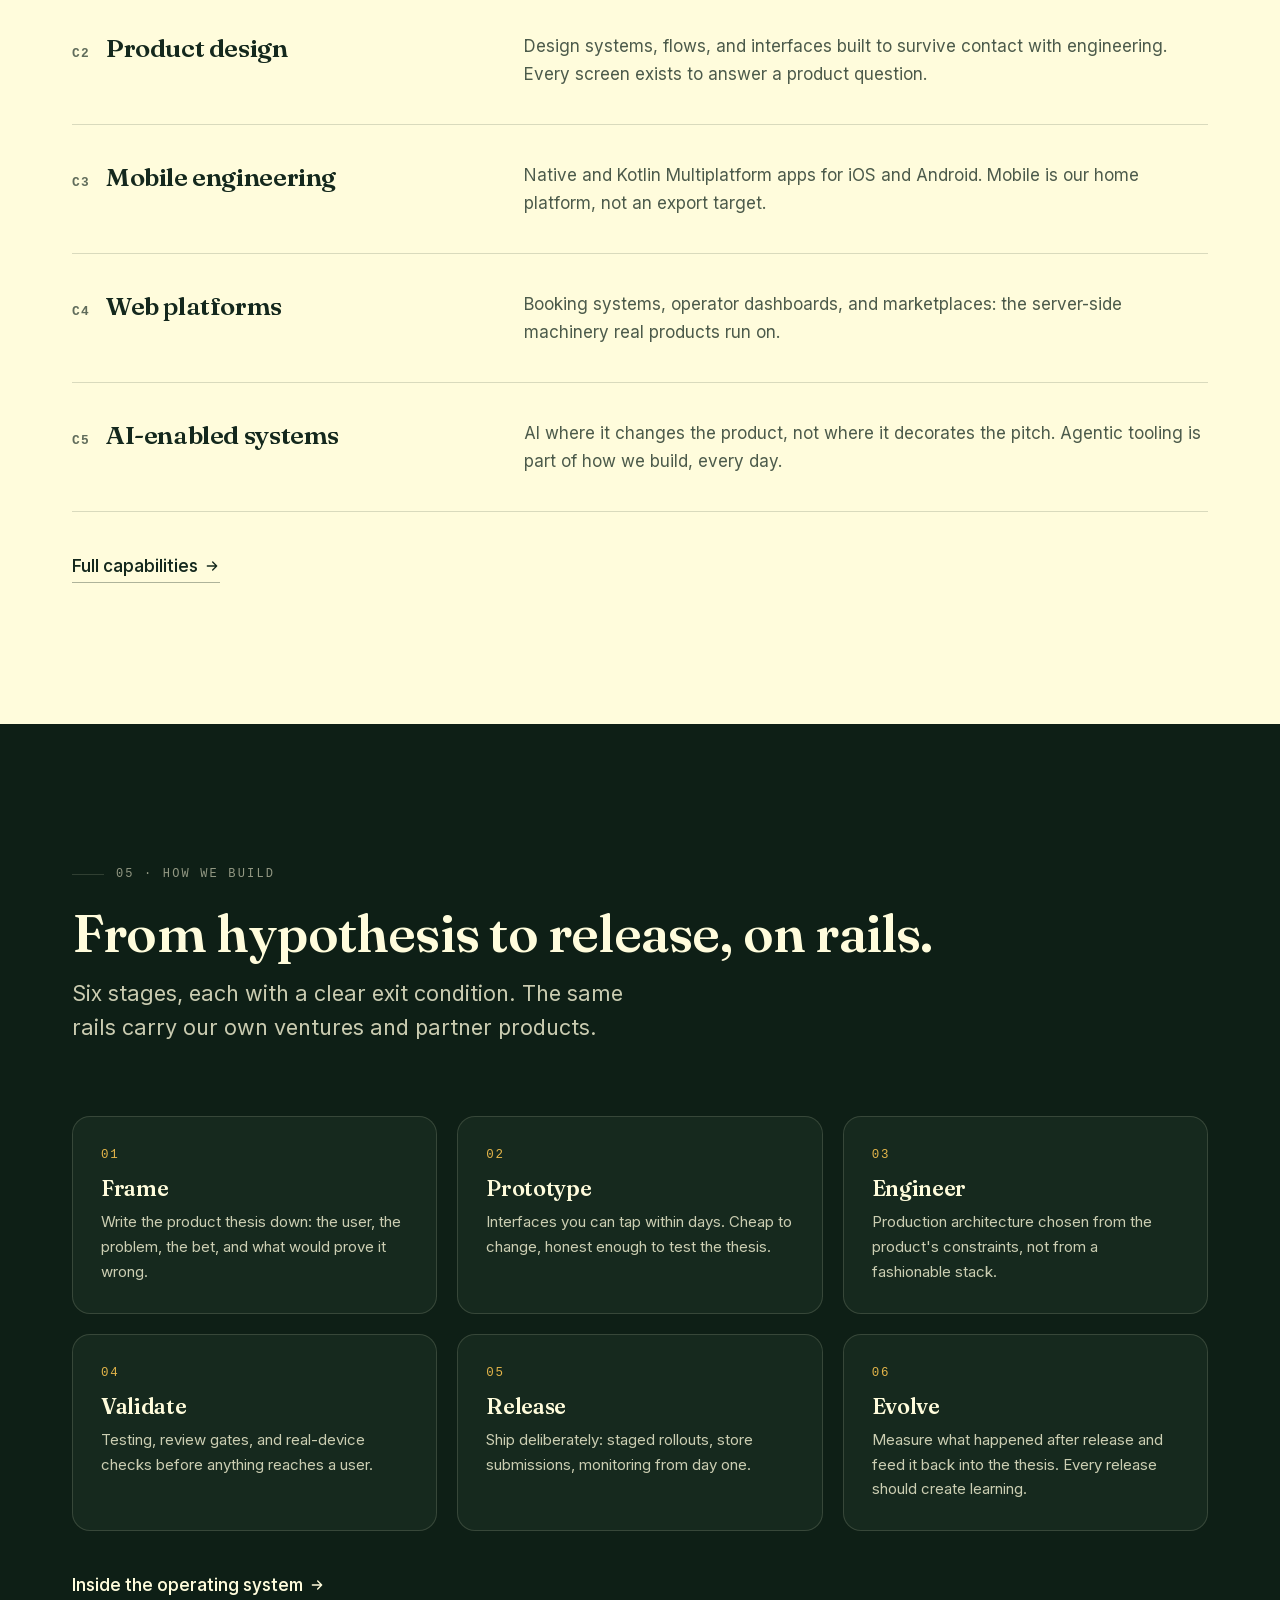
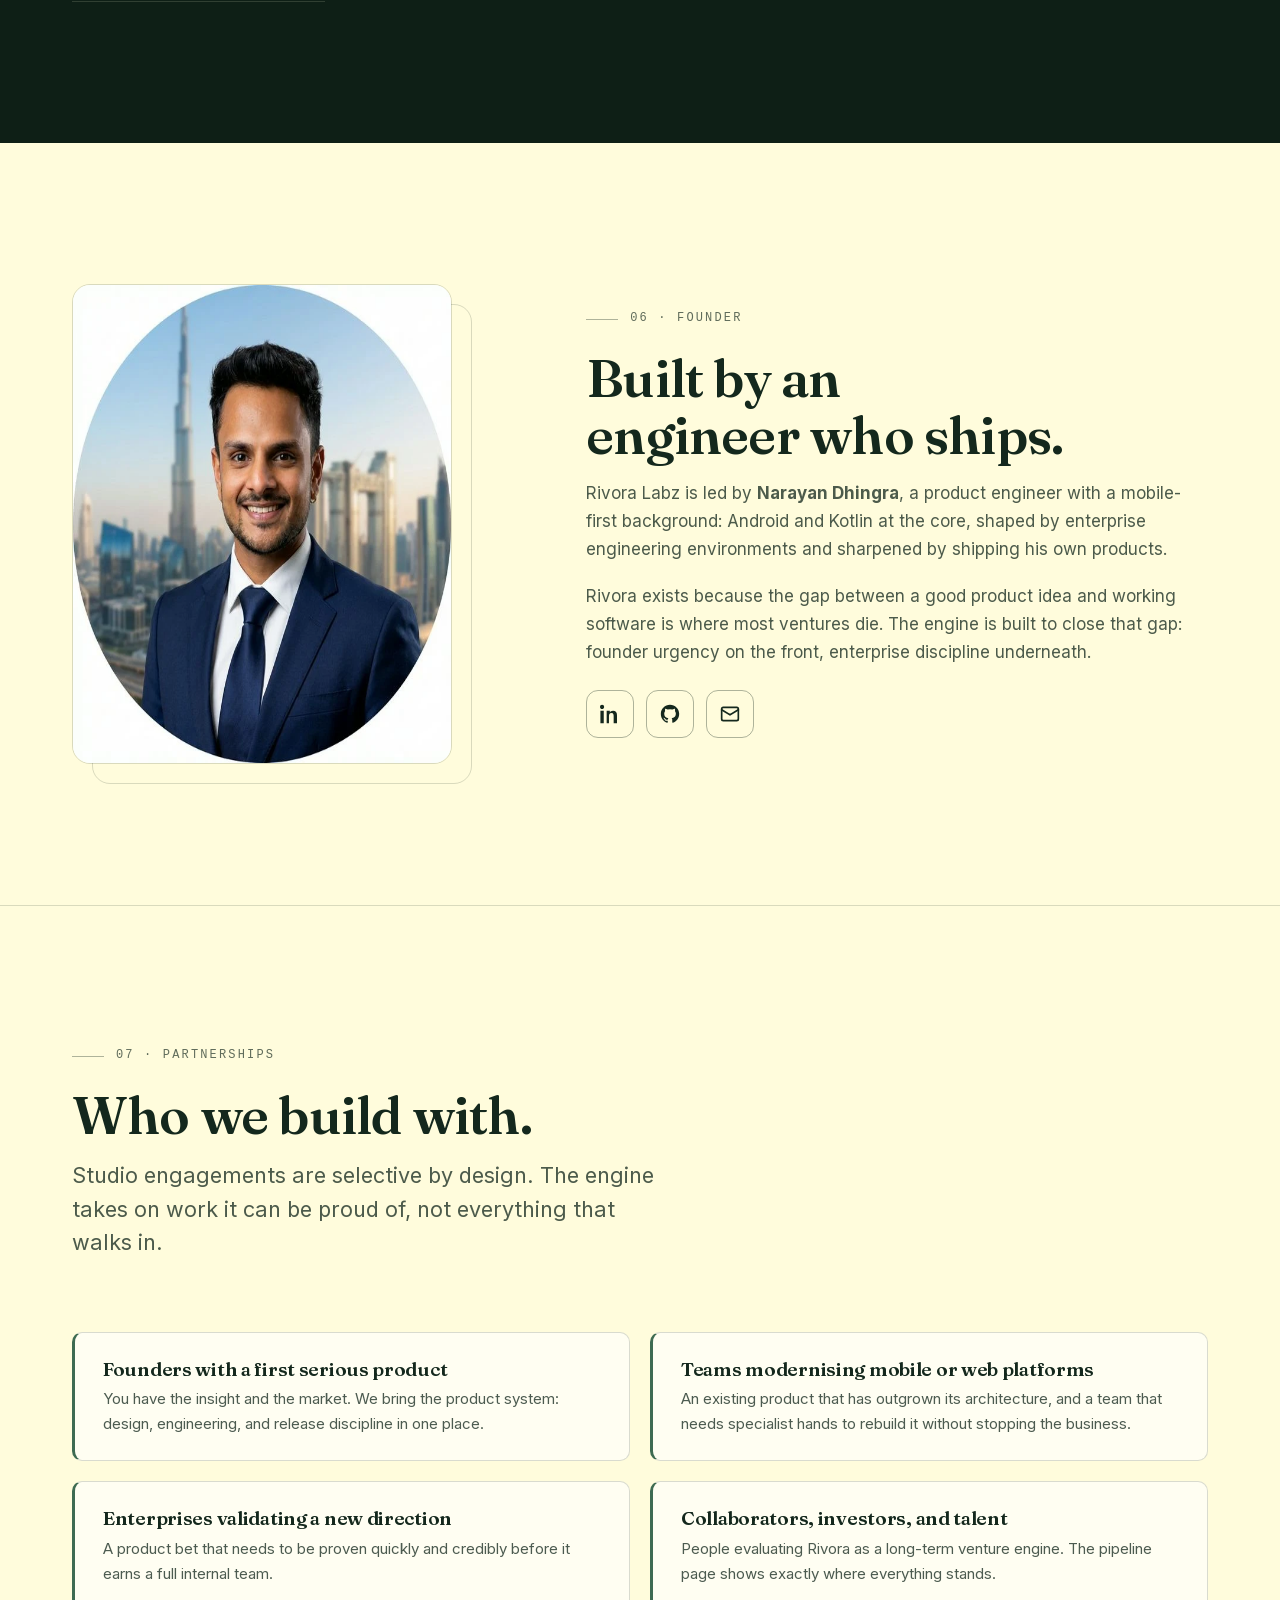
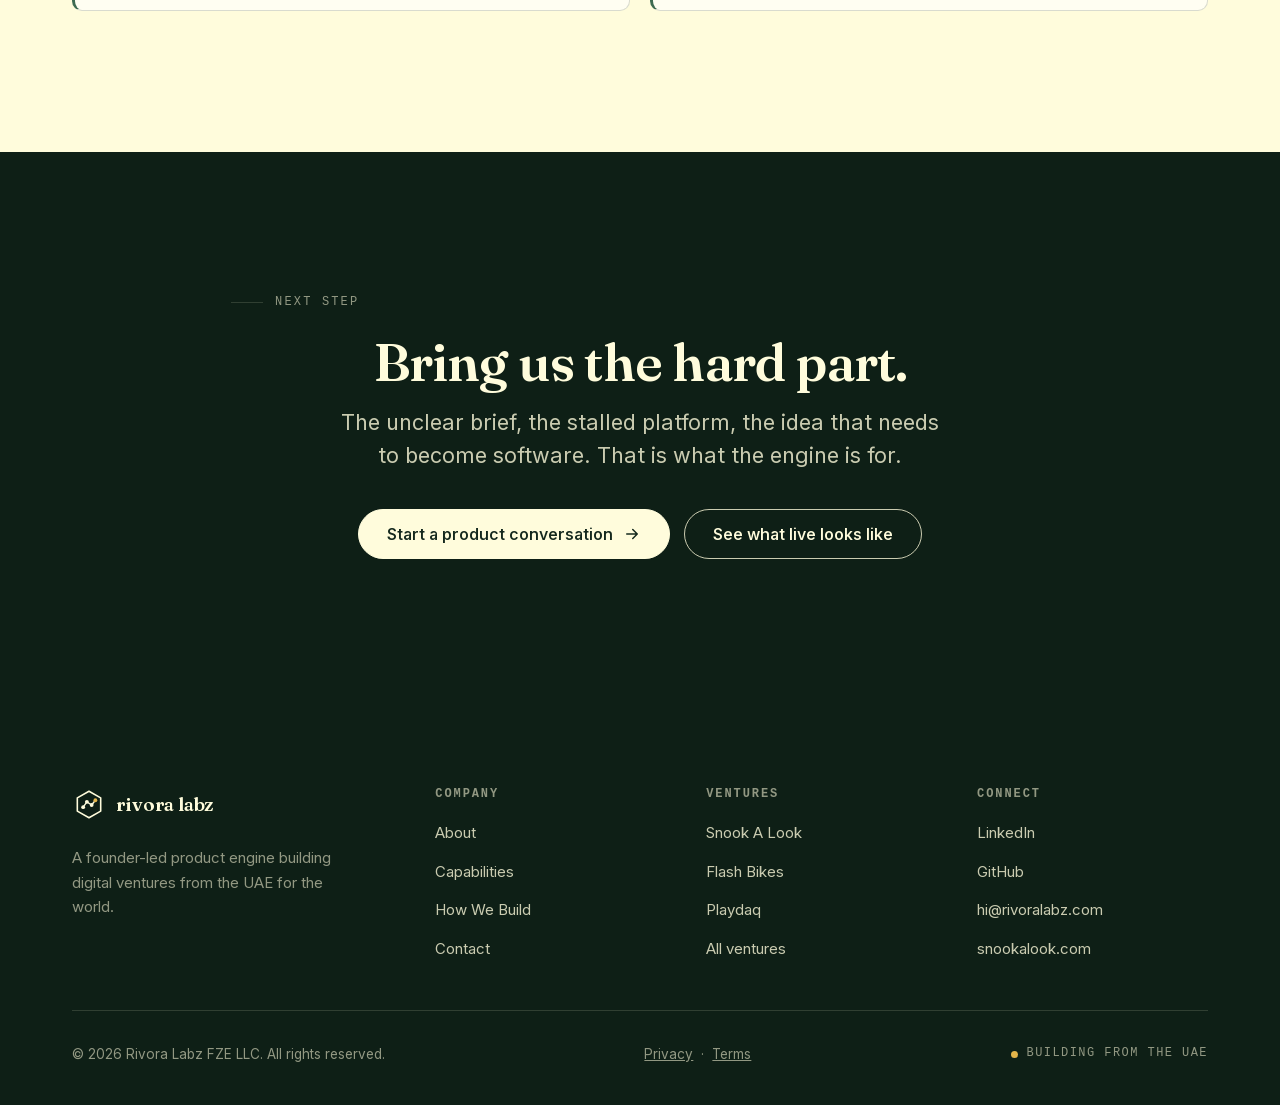
==== commit f269f4f4: "Ventures: flagship showcase bands for Mizan, Brand Take, We Just Met, Sijil, Rivora Fleet Each ventu" ====
--- a/index.html
+++ b/index.html
@@ -102,7 +102,7 @@
           </div>
           <p class="hero-meta">
             <span><span class="dot" aria-hidden="true"></span>Snook A Look live in Dubai</span>
-            <span><span class="dot" aria-hidden="true"></span>Six prototypes in the pipeline</span>
+            <span><span class="dot" aria-hidden="true"></span>Five ventures live, more in the engine</span>
             <span><span class="dot" aria-hidden="true"></span>UAE-born, globally minded</span>
           </p>
         </div>
@@ -111,7 +111,7 @@
         <div class="engine-wrap">
           <svg class="engine-svg" viewBox="100 48 810 380" role="img" aria-labelledby="engineTitle engineDesc">
             <title id="engineTitle">The Rivora Product Engine</title>
-            <desc id="engineDesc">Founder theses, partner briefs, and lab experiments flow into a central engine, which produces ventures: Snook A Look (live), Flash Bikes (prototype), Playdaq (prototype), and the Rivora Fleet (internal research).</desc>
+            <desc id="engineDesc">Founder theses, partner briefs, and lab experiments flow into a central engine, which produces ventures: Snook A Look (live), Flash Bikes (prototype), Playdaq (prototype), and the Rivora Fleet (in production).</desc>
 
             <!-- Input paths -->
             <path class="e-path" d="M150 110 C 250 110, 280 200, 340 218"/>
@@ -164,7 +164,7 @@
 
               <rect class="e-chip" x="648" y="356" width="240" height="56" rx="12"/>
               <text class="e-name" x="668" y="380">Rivora Fleet</text>
-              <text class="e-label" x="668" y="398">Internal R&amp;D · Agents</text>
+              <text class="e-label" x="668" y="398">In production · Agents</text>
             </g>
 
             <!-- Traveling idea dots (CSS offset-path; hidden for reduced motion) -->
@@ -182,7 +182,7 @@
             <div class="em-stage"><strong>Snook A Look</strong><span class="status status--live">Live</span></div>
             <div class="em-stage"><strong>Flash Bikes</strong><span class="status status--prototype">Prototype</span></div>
             <div class="em-stage"><strong>Playdaq</strong><span class="status status--prototype">Prototype</span></div>
-            <div class="em-stage"><strong>Rivora Fleet</strong><span class="status status--rnd">Internal R&amp;D</span></div>
+            <div class="em-stage"><strong>Rivora Fleet</strong><span class="status status--live">In production</span></div>
           </div>
         </div>
       </div>
@@ -260,7 +260,7 @@
         </div>
         <div class="venture-list">
           <article class="venture-card reveal">
-            <div class="vc-top"><span class="vc-cat">Voice AI · Bank collections</span><span class="status status--prototype">Prototype</span></div>
+            <div class="vc-top"><span class="vc-cat">Voice AI · Bank collections</span><span class="status status--live">Live demo · Award winner</span></div>
             <h3><a href="/ventures/#mizan">Mizan</a></h3>
             <p class="vc-thesis">A governed voice agent that resolves early bank arrears in Emirati Arabic and English, inside approved payment terms. Winner of the Dubai AI Voice Challenge, October 2026.</p>
           </article>
@@ -275,7 +275,7 @@
             <p class="vc-thesis">A live-match experience that makes the momentum of a game visible: real-time probability visuals on a locked design foundation, built for the second screen.</p>
           </article>
           <article class="venture-card reveal" style="--reveal-delay: 60ms">
-            <div class="vc-top"><span class="vc-cat">Engineering infrastructure</span><span class="status status--rnd">Internal R&amp;D</span></div>
+            <div class="vc-top"><span class="vc-cat">Engineering infrastructure</span><span class="status status--live">In production · Internal</span></div>
             <h3><a href="/ventures/#rivora-fleet">Rivora Fleet</a></h3>
             <p class="vc-thesis">The multi-agent build system behind our ventures: specialised AI engineering agents operating under human review, written doctrine, and hard quality gates.</p>
           </article>
--- a/assets/css/main.css
+++ b/assets/css/main.css
@@ -643,6 +643,110 @@
 .on-dark .check-list li { color: var(--on-dark-soft); }
 .on-dark .check-list .icon { color: var(--gold); }
 
+/* ---------- Venture showcase (flagship bands) ---------- */
+.venture-feature {
+  --stage-browser-ratio: 16 / 10;
+  --stage-phone-ratio: 552 / 1195;
+  --stage-phone-width: clamp(110px, 28%, 200px);
+  --stage-phone-overlap: 0.55;
+  --stage-phone-tilt: 3deg;
+  --stage-lift: 2.5rem;
+  display: grid;
+  gap: clamp(2.5rem, 6vw, 4.5rem);
+  align-items: center;
+}
+@media (min-width: 1000px) {
+  .venture-feature { grid-template-columns: 4fr 6fr; }
+  .venture-feature--flip { grid-template-columns: 6fr 4fr; }
+  .venture-feature--flip .vf-copy { order: 2; }
+}
+.venture-feature > * { min-width: 0; }
+.vf-copy h2 { margin-top: 1.25rem; }
+.vf-copy .vf-lede {
+  font-family: var(--font-display);
+  font-size: var(--size-h3);
+  line-height: 1.3;
+  margin: 0.5rem 0 1.25rem;
+  max-width: 30ch;
+}
+.vf-copy .check-list { margin-top: 1.25rem; }
+.vf-copy .check-list .text-link { display: inline; }
+
+/* Stage: a desktop view with a phone view laid over its corner */
+.stage {
+  position: relative;
+  padding-bottom: var(--stage-lift);
+  padding-right: calc(var(--stage-phone-width) * var(--stage-phone-overlap));
+}
+.venture-feature--flip .stage { padding-right: 0; padding-left: calc(var(--stage-phone-width) * var(--stage-phone-overlap)); }
+
+.browser-frame {
+  border-radius: var(--radius-sm);
+  border: 1px solid var(--line);
+  background: var(--paper);
+  overflow: hidden;
+  box-shadow: 0 2px 6px -2px rgba(20, 40, 29, 0.12), 0 40px 80px -40px rgba(20, 40, 29, 0.45);
+}
+.on-dark .browser-frame {
+  border-color: var(--dark-line);
+  background: var(--dark-surface);
+  box-shadow: 0 2px 6px -2px rgba(0, 0, 0, 0.4), 0 40px 80px -40px rgba(0, 0, 0, 0.75);
+}
+.browser-bar {
+  display: flex;
+  align-items: center;
+  gap: 0.75rem;
+  padding: 0.55rem 0.9rem;
+  border-bottom: 1px solid var(--line);
+  font-family: var(--font-mono);
+  font-size: 0.72rem;
+  color: var(--text-faint);
+}
+.on-dark .browser-bar { border-bottom-color: var(--dark-line); color: var(--on-dark-faint); }
+.browser-bar svg { flex: none; }
+.browser-bar span { overflow: hidden; text-overflow: ellipsis; white-space: nowrap; }
+.browser-frame img {
+  display: block;
+  width: 100%;
+  height: auto;
+  aspect-ratio: var(--stage-browser-ratio);
+  object-fit: cover;
+  object-position: top center;
+}
+
+.stage .phone-frame {
+  position: absolute;
+  right: 0;
+  bottom: 0;
+  width: var(--stage-phone-width);
+  margin: 0;
+  padding: 6px;
+  border-radius: 30px;
+  transform: rotate(var(--stage-phone-tilt));
+  transition: transform 0.9s var(--ease-out) 120ms;
+}
+.venture-feature--flip .stage .phone-frame { right: auto; left: 0; transform: rotate(calc(var(--stage-phone-tilt) * -1)); }
+.stage .phone-frame img,
+.stage .phone-frame video {
+  display: block;
+  width: 100%;
+  height: auto;
+  aspect-ratio: var(--stage-phone-ratio);
+  object-fit: cover;
+  object-position: top center;
+  border-radius: 24px;
+}
+.stage .phone-frame--photo img { object-position: center; }
+
+/* The one authored moment: the phone settles onto the desktop as the stage arrives */
+.stage.reveal:not(.visible) .phone-frame { transform: translateY(var(--stage-lift)) rotate(0deg); }
+
+.stage-caption { font-size: 0.85rem; margin-top: 1rem; }
+
+/* Compact pipeline below the flagships */
+.venture-list--compact { grid-template-columns: 1fr; }
+@media (min-width: 820px) { .venture-list--compact { grid-template-columns: repeat(3, 1fr); } }
+
 /* ---------- Screen tabs (Snook page) ---------- */
 .screen-tabs { display: flex; gap: 0.5rem; flex-wrap: wrap; margin-bottom: 1.5rem; }
 .screen-tab {
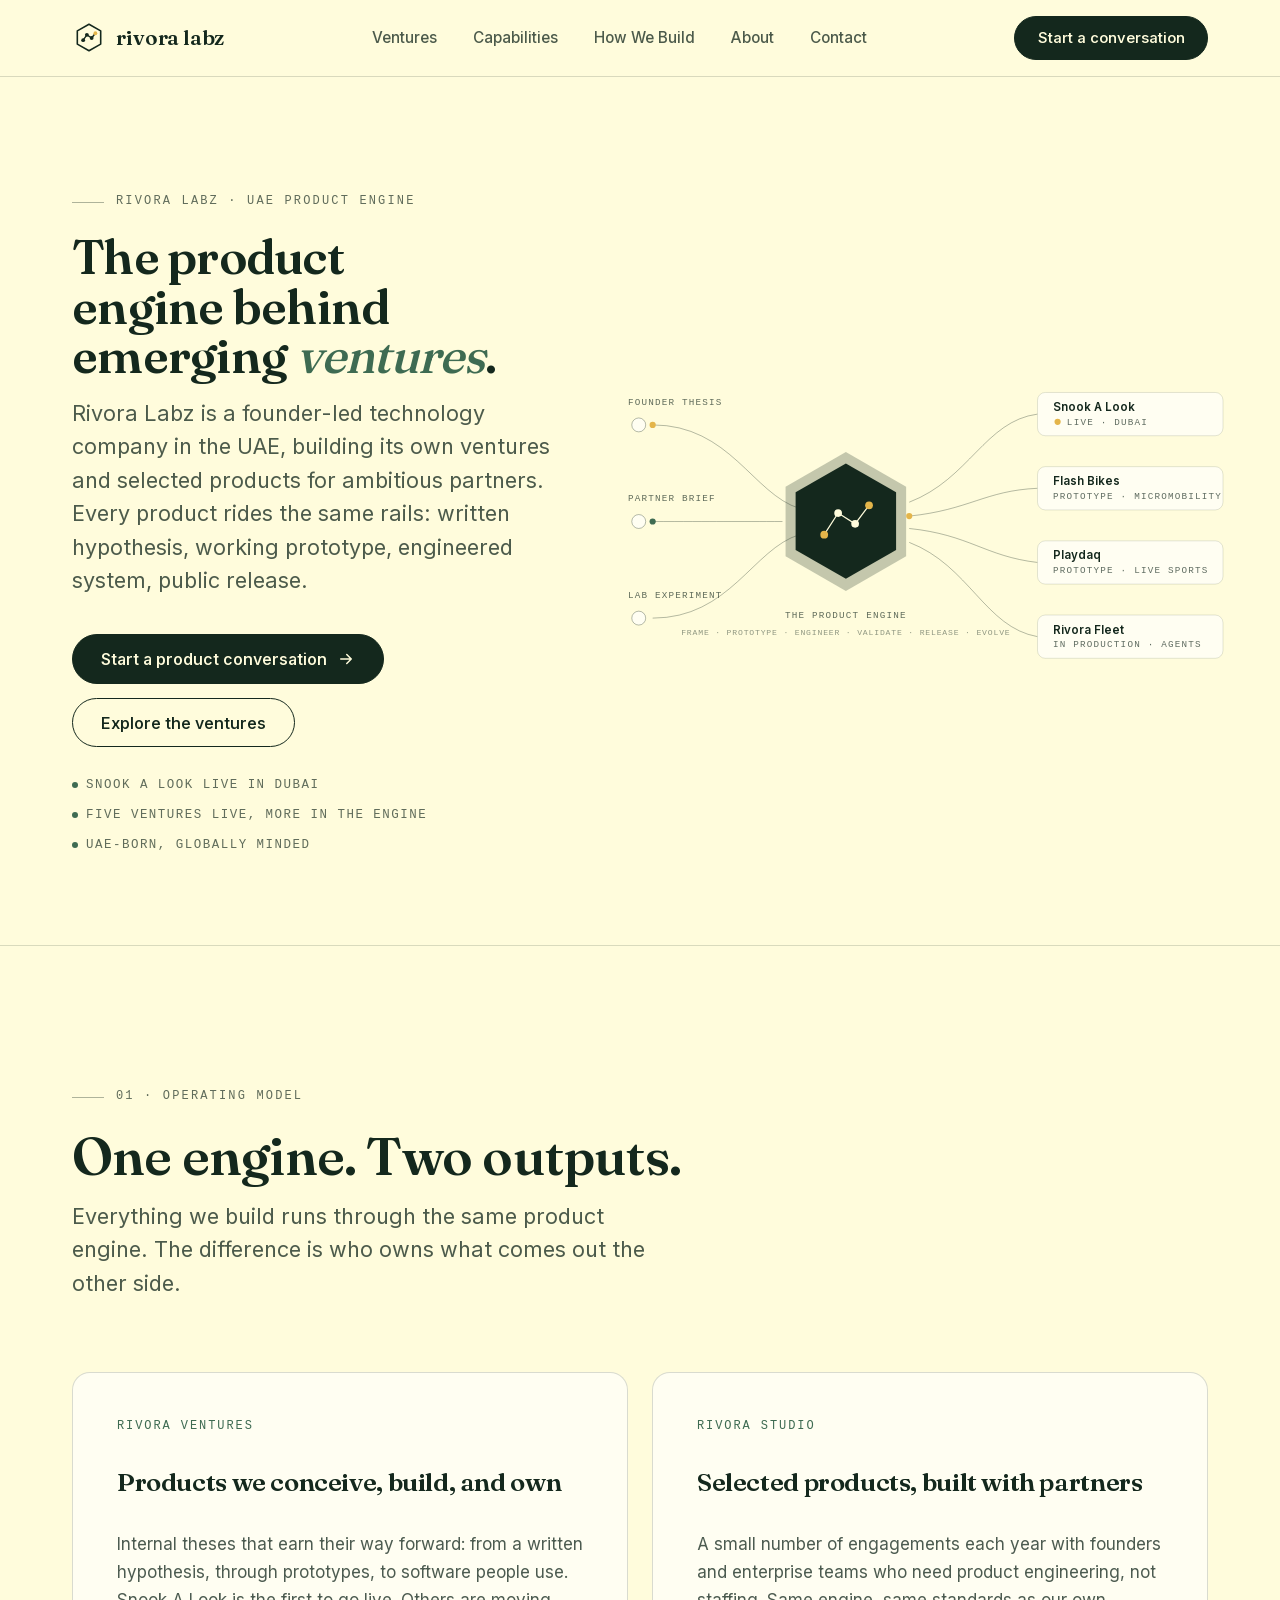
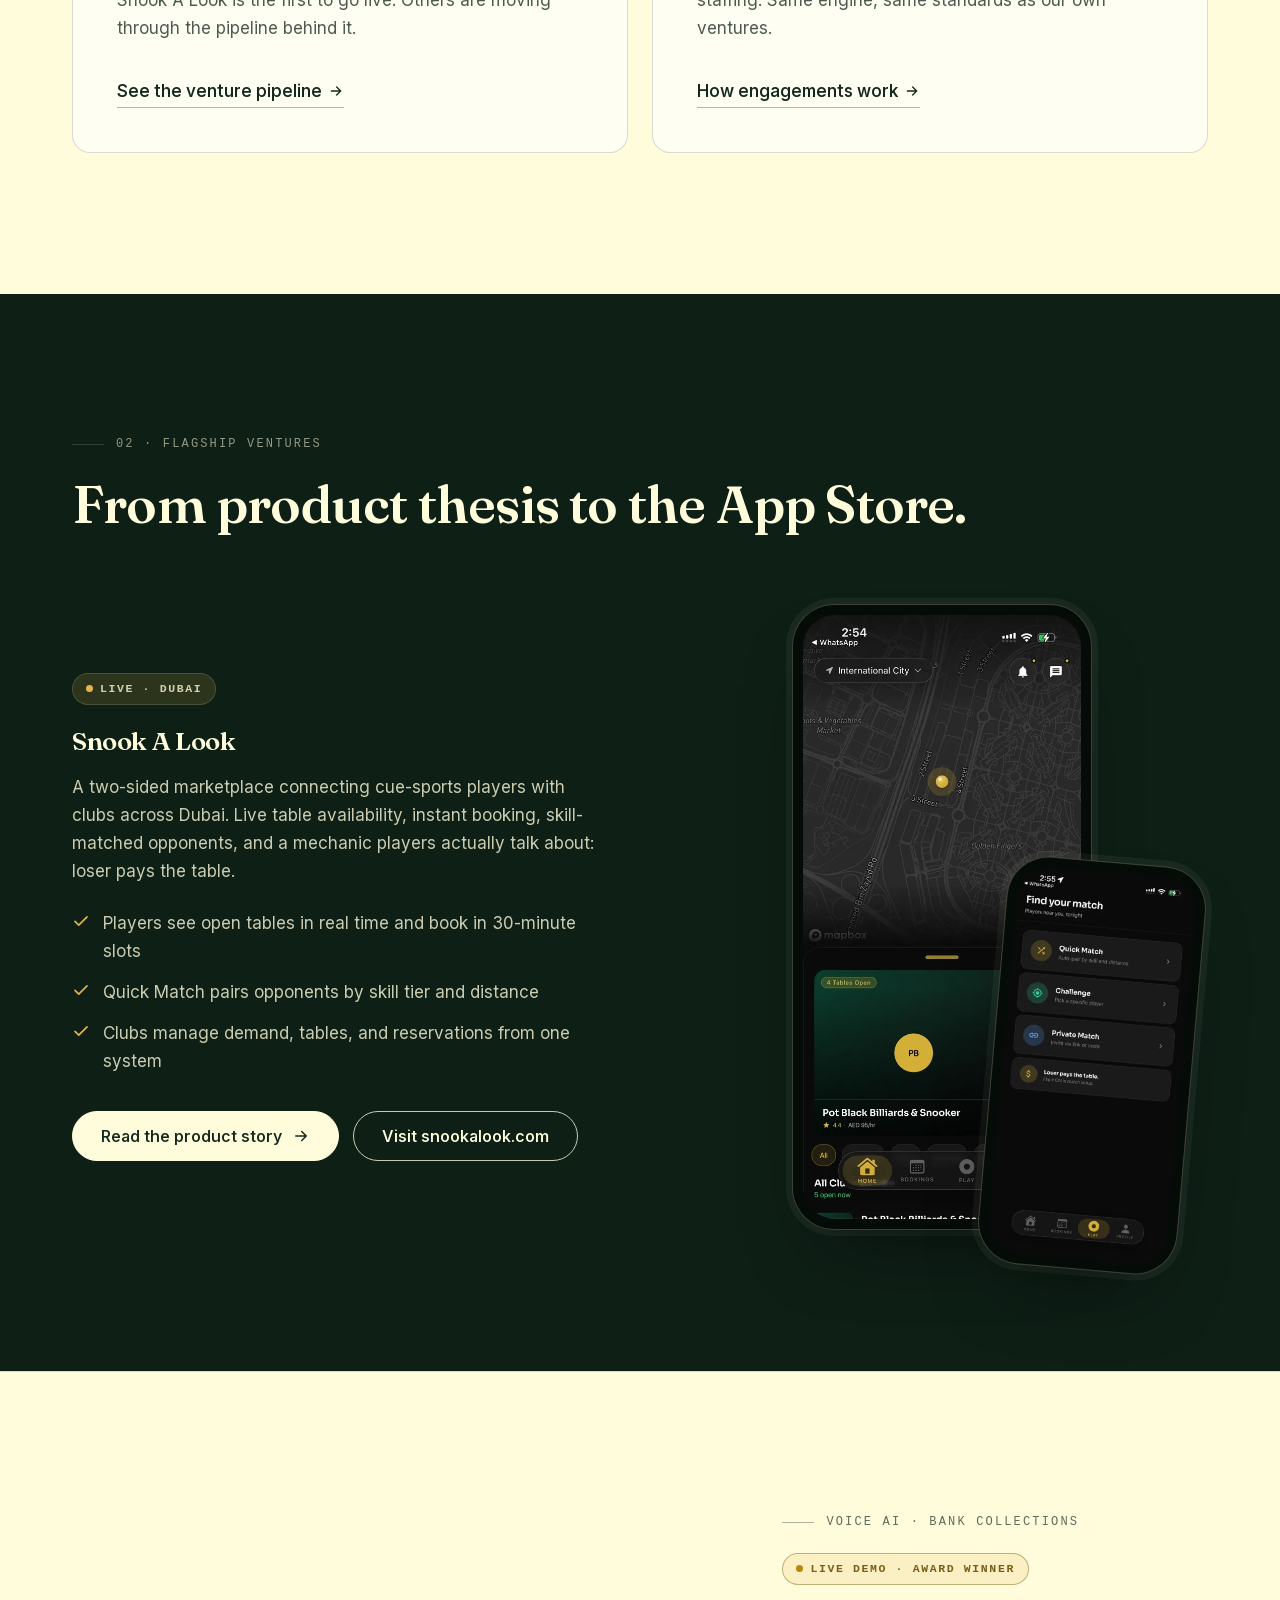
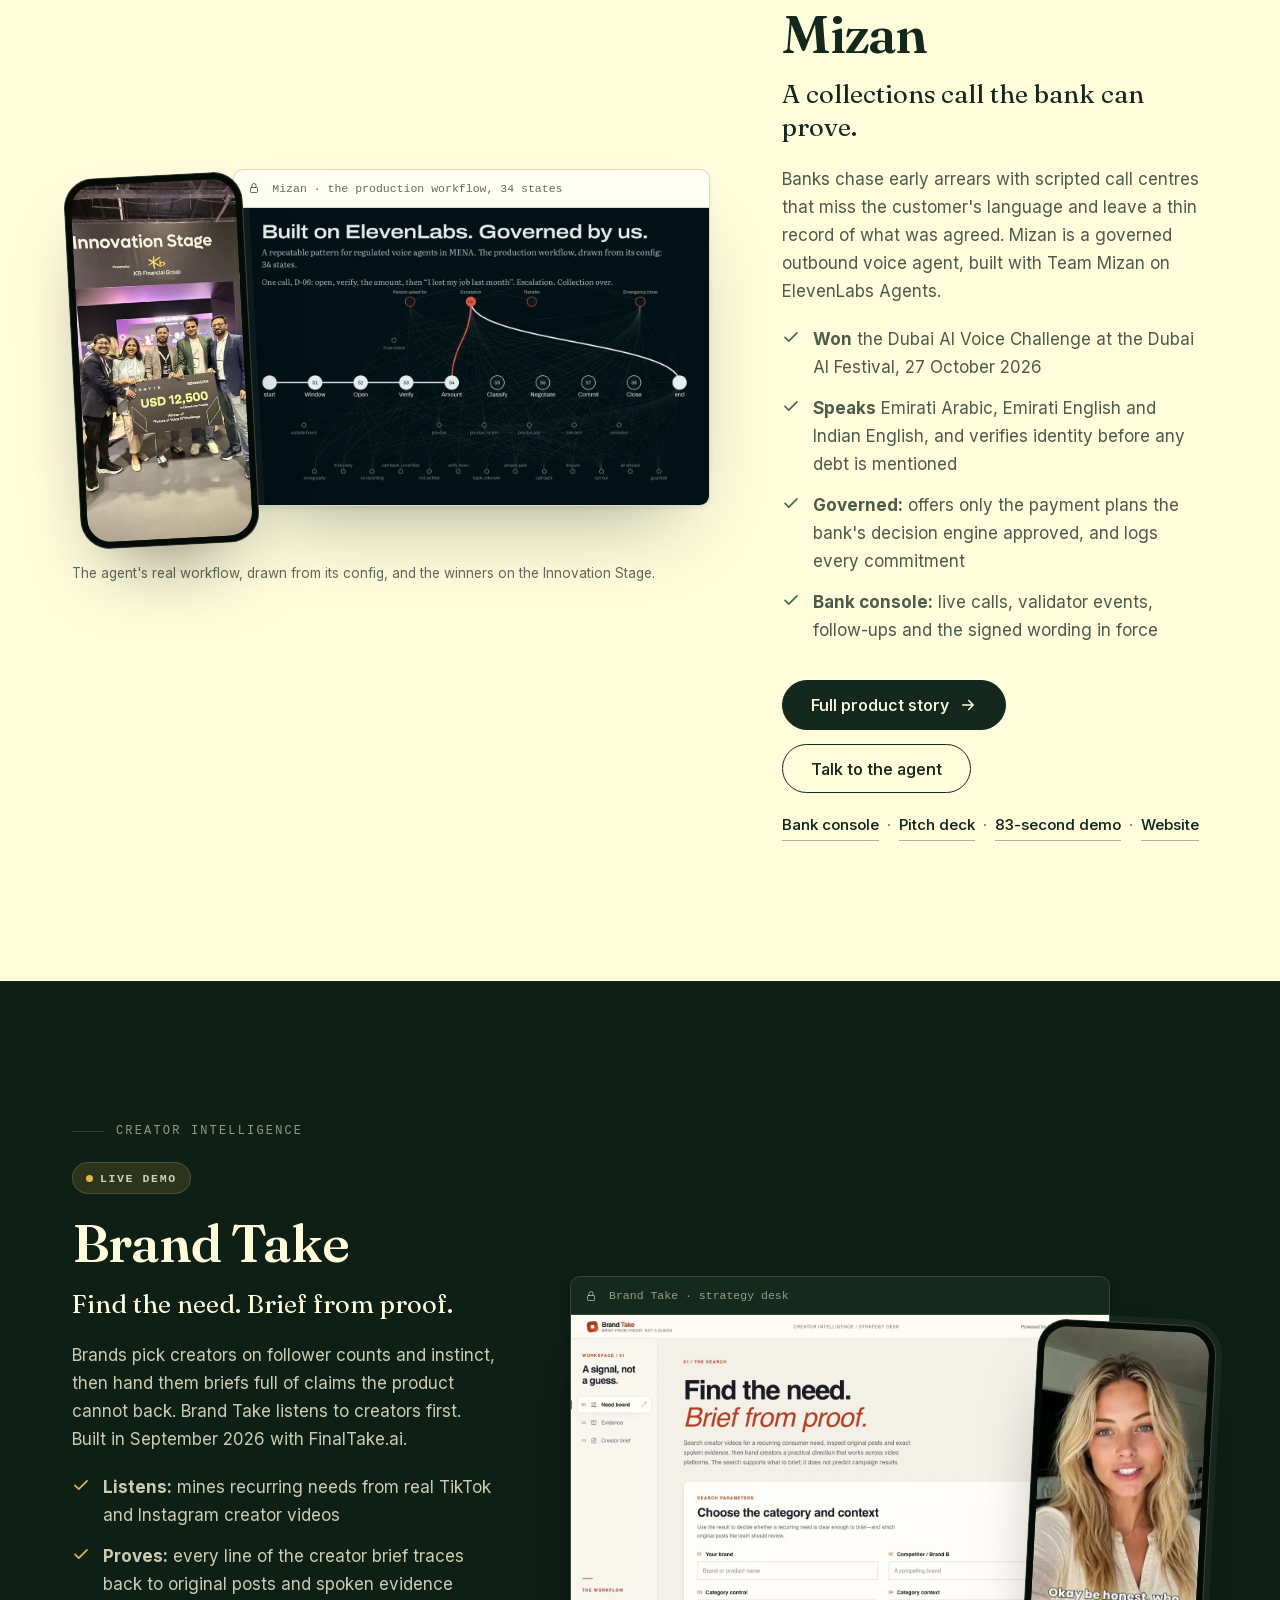
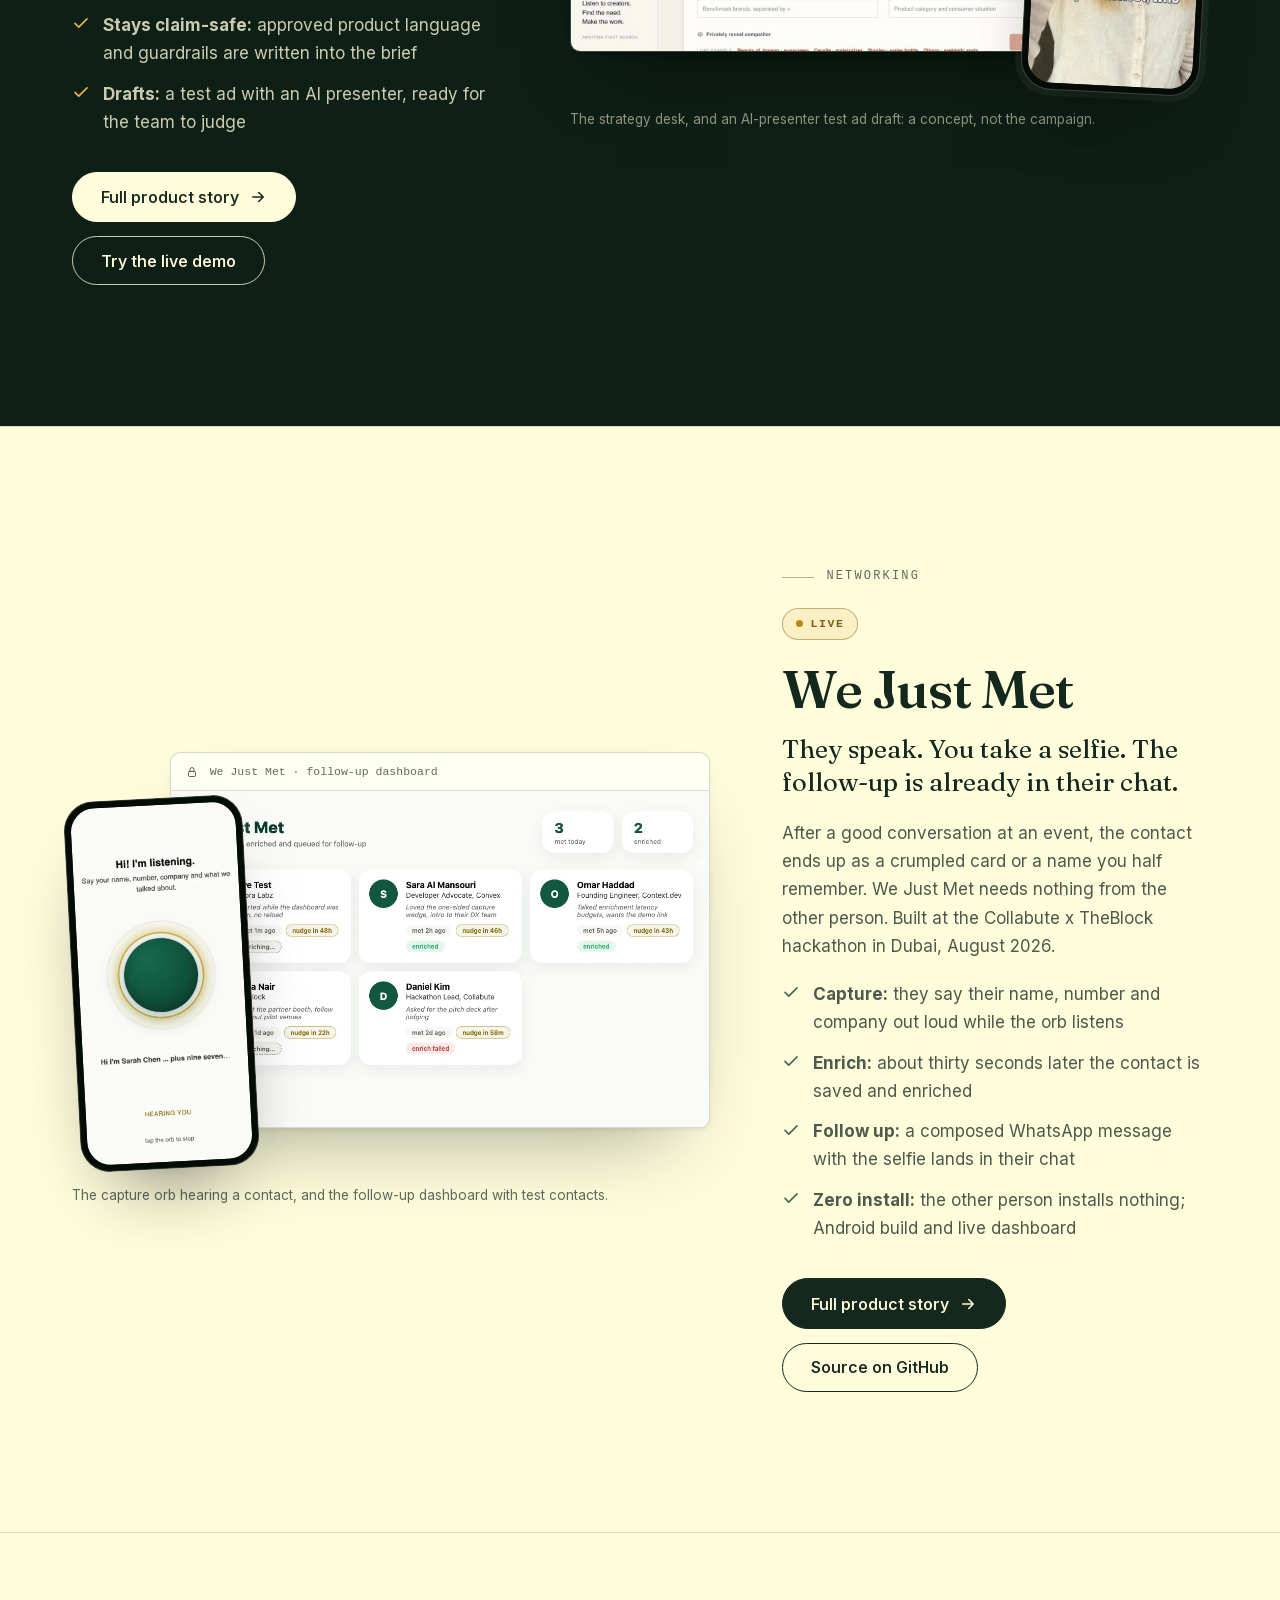
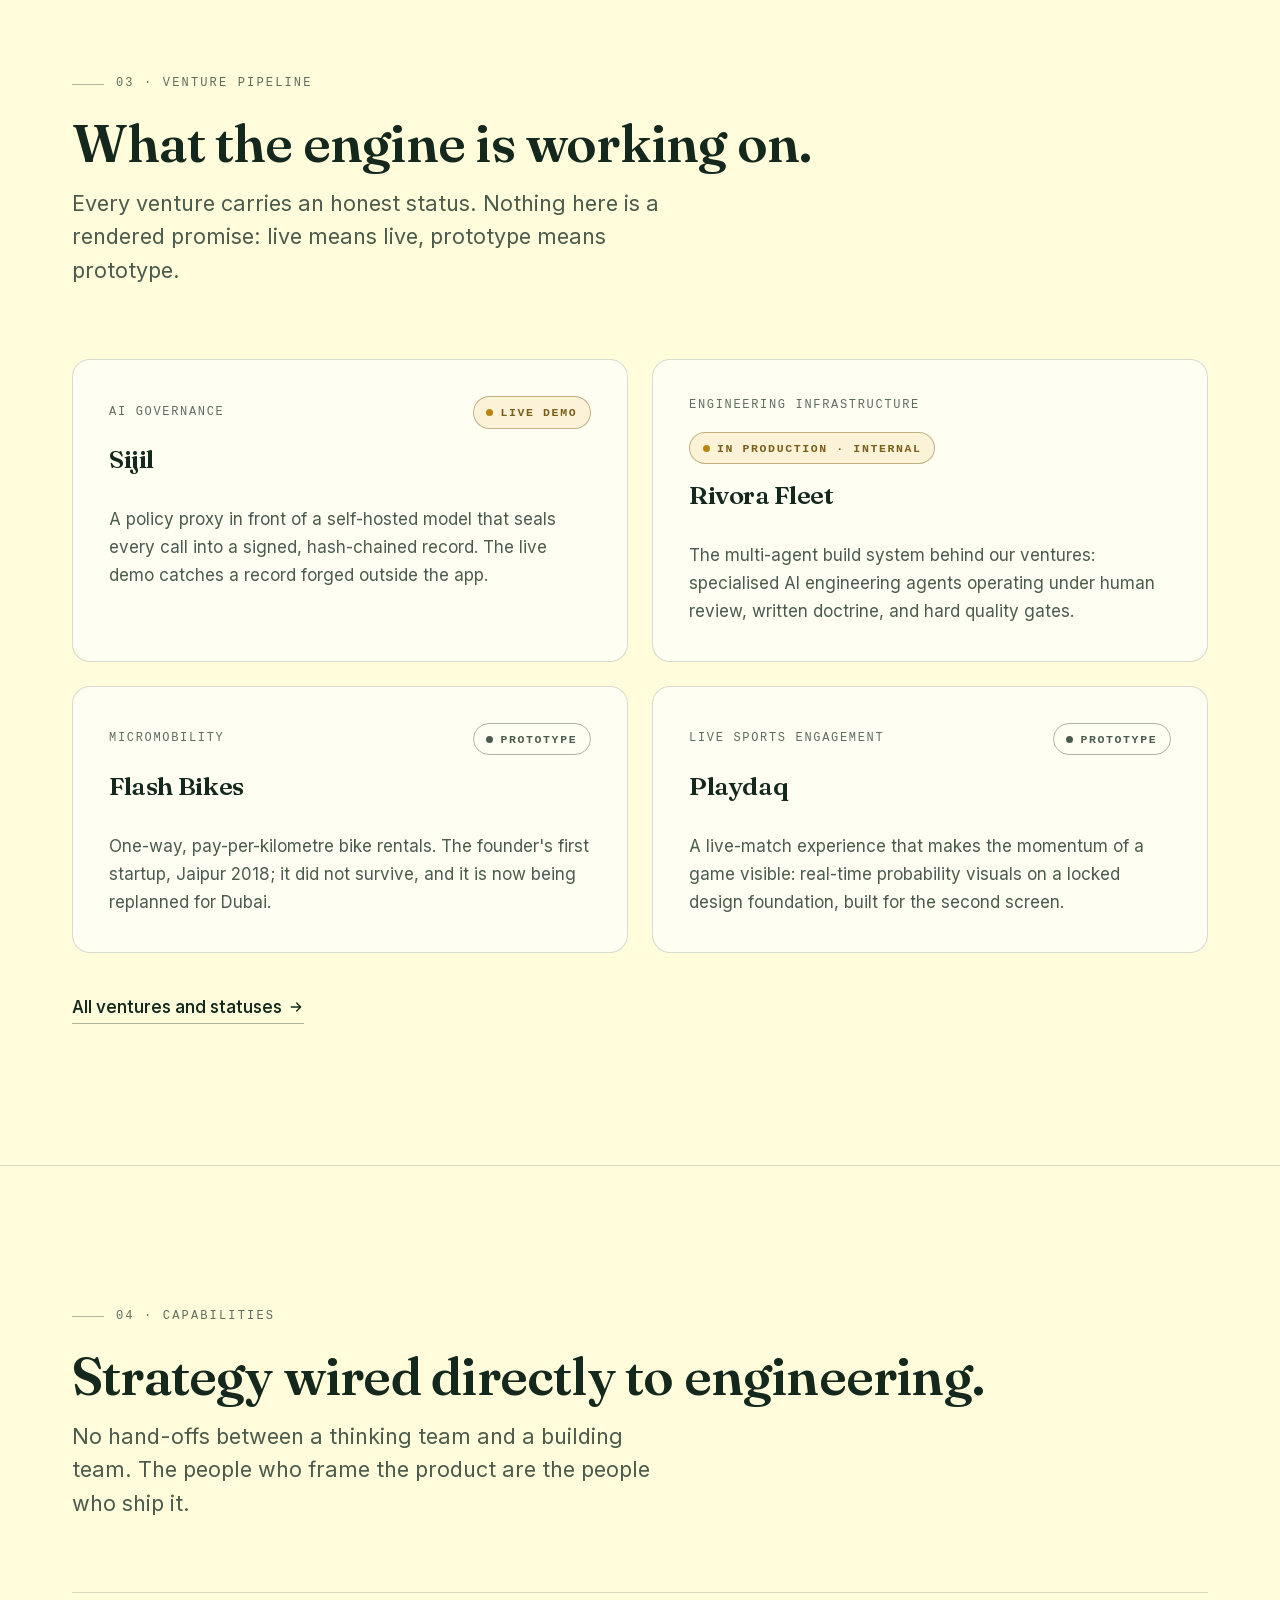
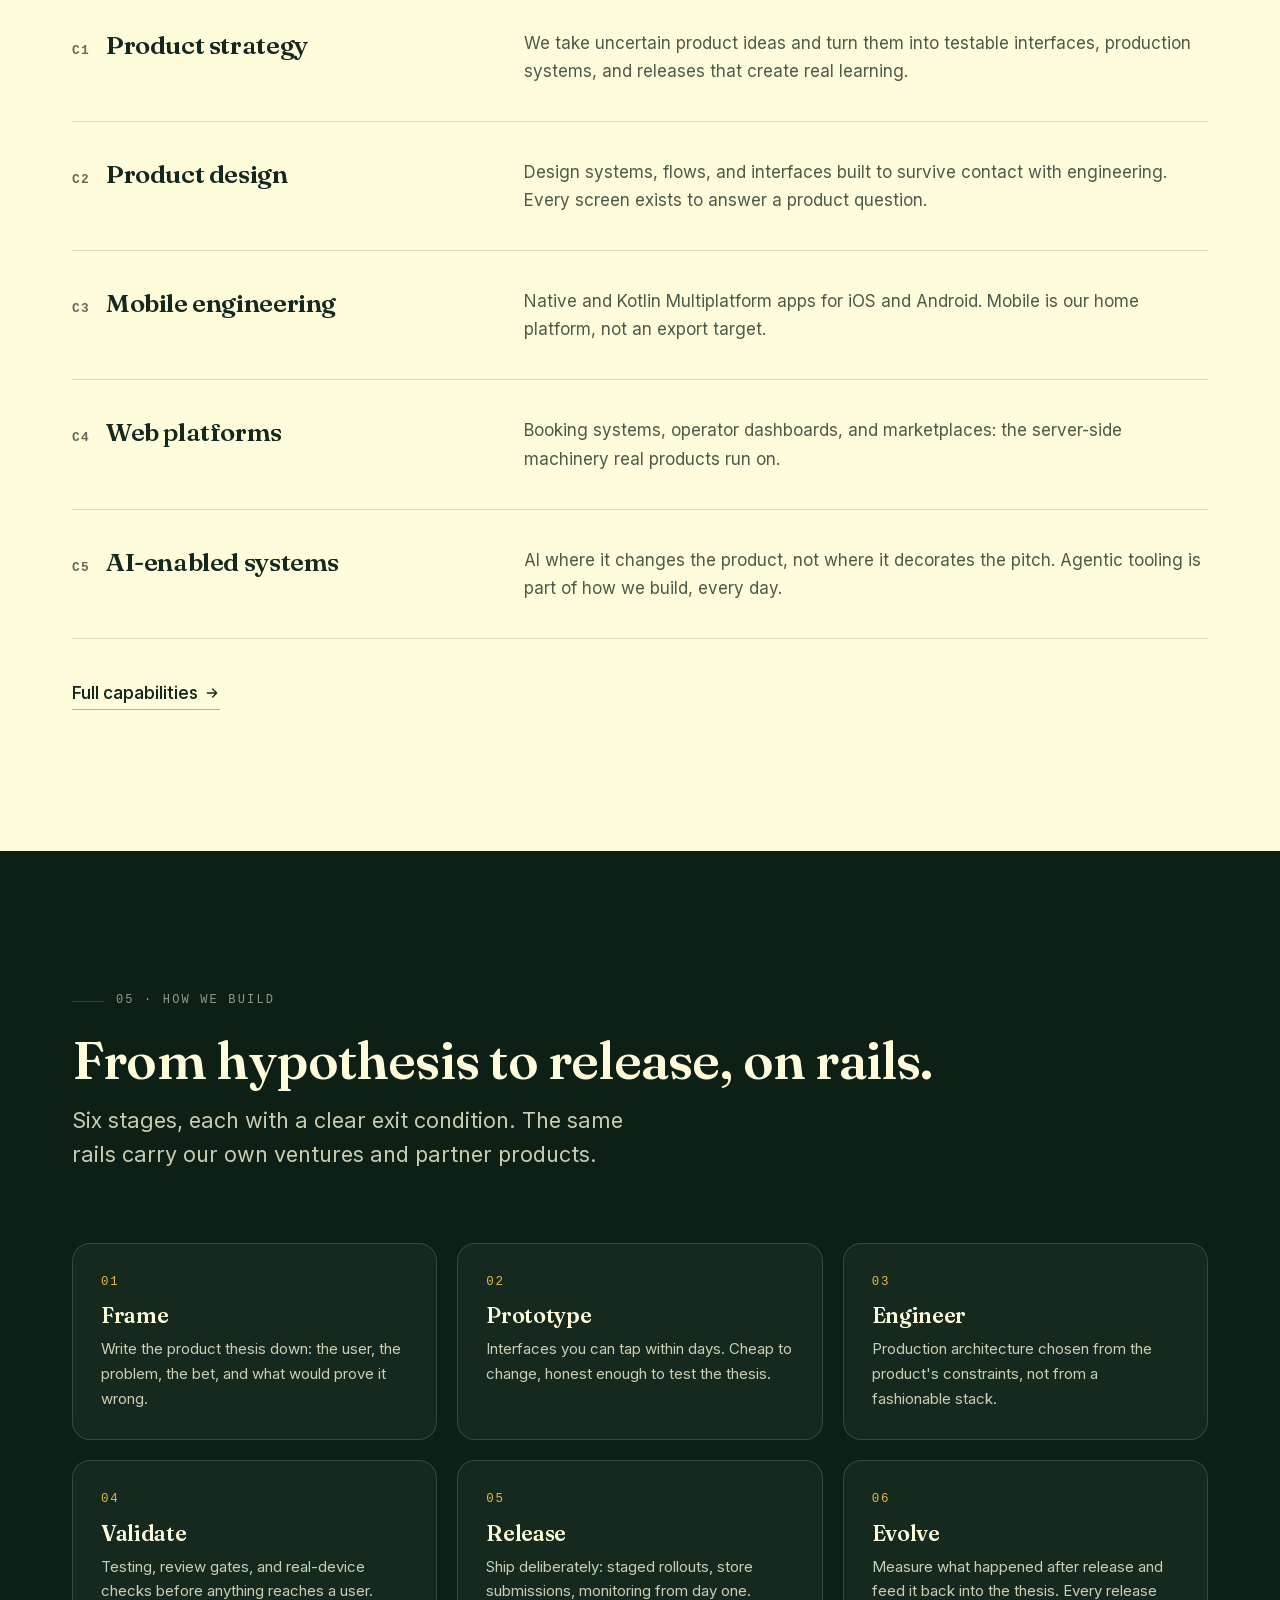
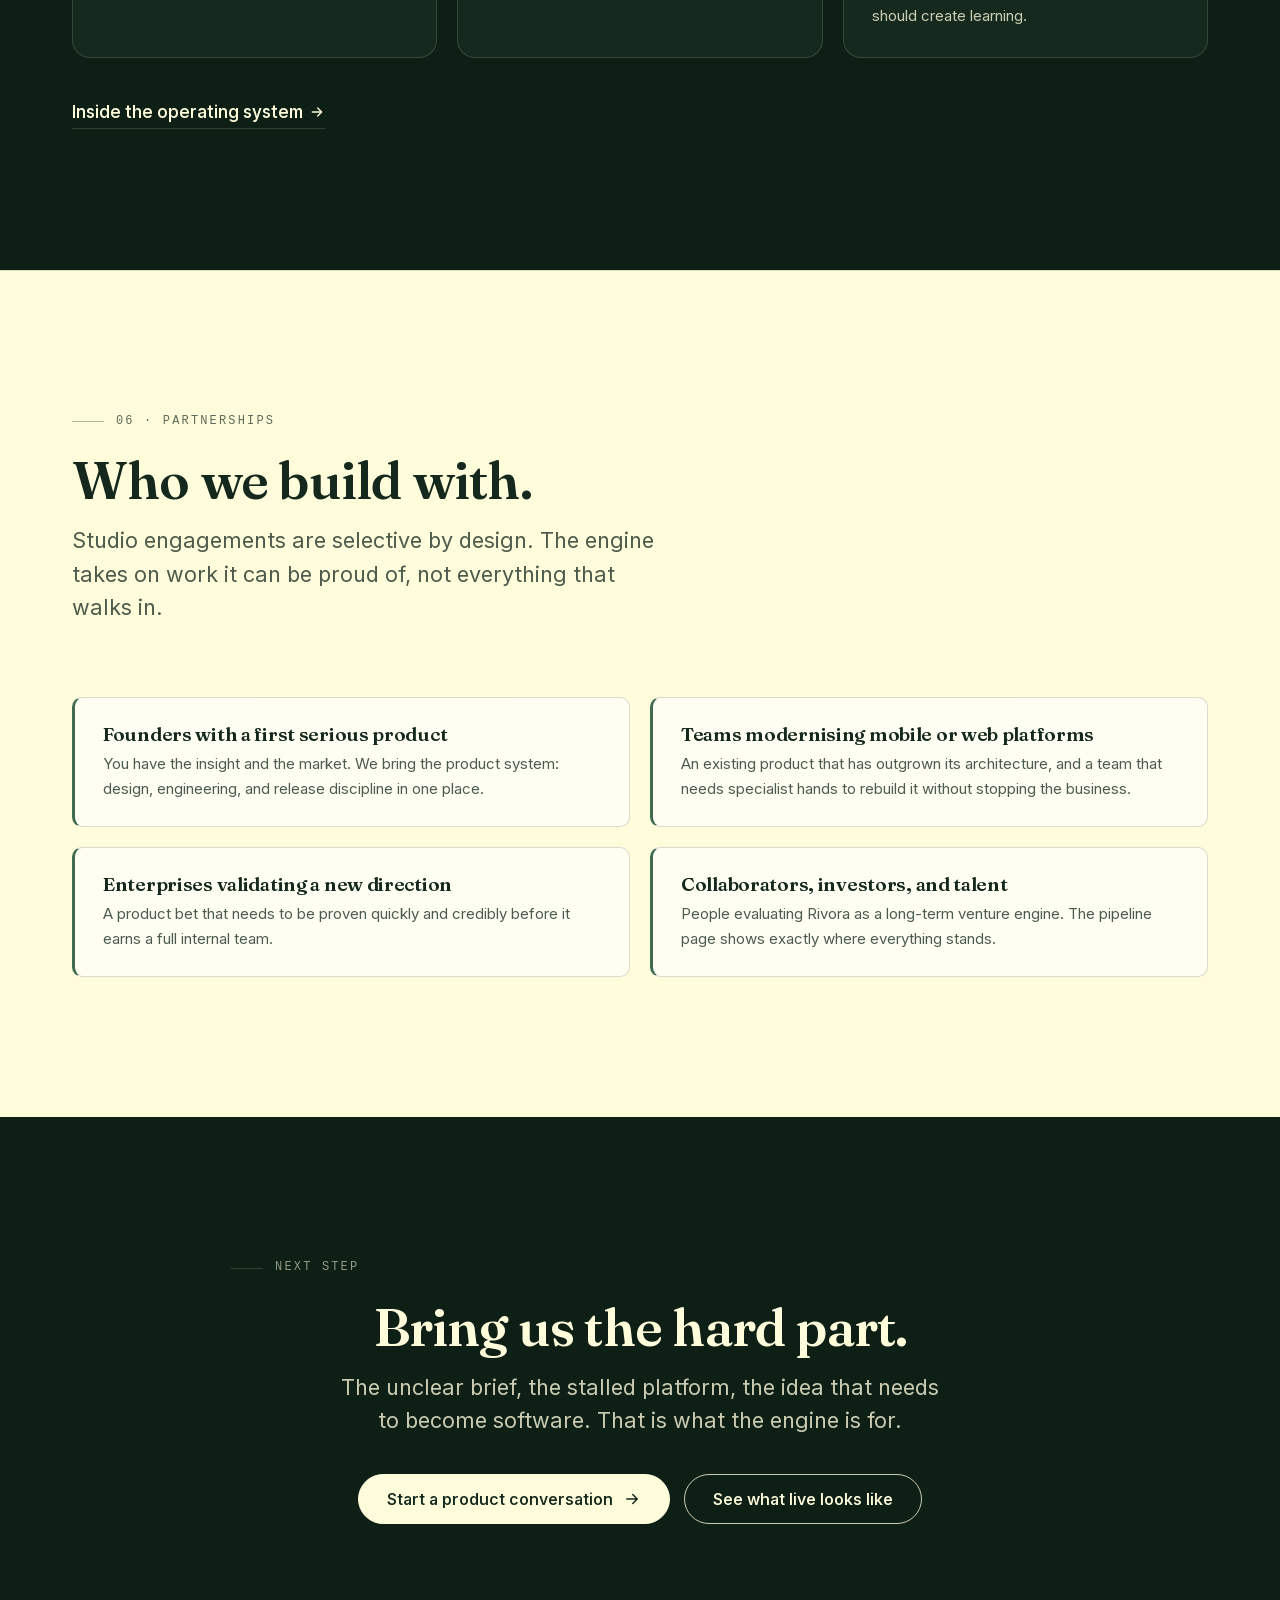
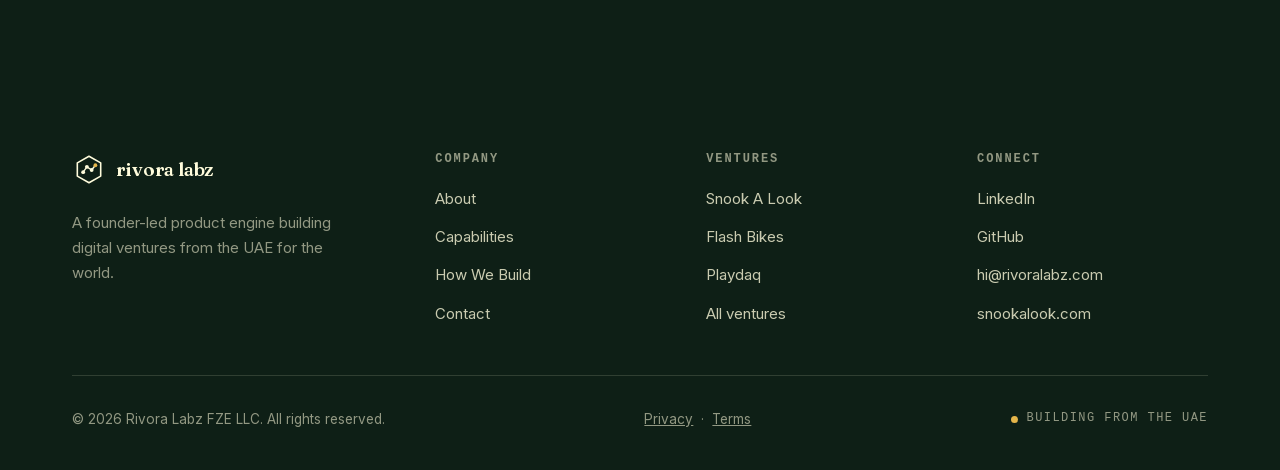
==== commit e3a2c677: "Home: Mizan, Brand Take, We Just Met flagship bands; founder section removed Bands reuse the venture" ====
--- a/index.html
+++ b/index.html
@@ -24,8 +24,8 @@
   <link rel="icon" type="image/svg+xml" href="/assets/img/favicon.svg">
   <link rel="preload" href="/assets/fonts/fraunces-var-latin.woff2" as="font" type="font/woff2" crossorigin>
   <link rel="preload" href="/assets/fonts/inter-var-latin.woff2" as="font" type="font/woff2" crossorigin>
-  <link rel="stylesheet" href="/assets/css/main.css">
-  <script src="/assets/js/main.js" defer></script>
+  <link rel="stylesheet" href="/assets/css/main.css?v=3d45b9f8">
+  <script src="/assets/js/main.js?v=3d45b9f8" defer></script>
 
   <script type="application/ld+json">
   {
@@ -219,7 +219,7 @@
     <section class="section on-dark" aria-labelledby="flagship-title">
       <div class="container">
         <div class="section-head reveal">
-          <p class="eyebrow">02 · Flagship venture</p>
+          <p class="eyebrow">02 · Flagship ventures</p>
           <h2 id="flagship-title">From product thesis to the App Store.</h2>
         </div>
         <div class="feature-grid">
@@ -250,8 +250,115 @@
       </div>
     </section>
 
+    <!-- Flagship bands -->
+    <section class="section rule-top" id="mizan" aria-labelledby="mizan-title">
+      <div class="container venture-feature venture-feature--flip">
+        <div class="vf-copy reveal">
+          <p class="eyebrow">Voice AI · Bank collections</p>
+          <p><span class="status status--live">Live demo · Award winner</span></p>
+          <h2 id="mizan-title">Mizan</h2>
+          <p class="vf-lede">A collections call the bank can prove.</p>
+          <p class="muted">Banks chase early arrears with scripted call centres that miss the customer&#x27;s language and leave a thin record of what was agreed. Mizan is a governed outbound voice agent, built with Team Mizan on ElevenLabs Agents.</p>
+          <ul class="check-list">
+                <li><svg class="icon" width="18" height="18" viewBox="0 0 24 24" fill="none" stroke="currentColor" stroke-width="2.2" stroke-linecap="round" stroke-linejoin="round" aria-hidden="true"><path d="M4 12.5l5 5L20 6.5"/></svg><span><strong>Won</strong> the Dubai AI Voice Challenge at the Dubai AI Festival, 27 October 2026</span></li>
+                <li><svg class="icon" width="18" height="18" viewBox="0 0 24 24" fill="none" stroke="currentColor" stroke-width="2.2" stroke-linecap="round" stroke-linejoin="round" aria-hidden="true"><path d="M4 12.5l5 5L20 6.5"/></svg><span><strong>Speaks</strong> Emirati Arabic, Emirati English and Indian English, and verifies identity before any debt is mentioned</span></li>
+                <li><svg class="icon" width="18" height="18" viewBox="0 0 24 24" fill="none" stroke="currentColor" stroke-width="2.2" stroke-linecap="round" stroke-linejoin="round" aria-hidden="true"><path d="M4 12.5l5 5L20 6.5"/></svg><span><strong>Governed:</strong> offers only the payment plans the bank's decision engine approved, and logs every commitment</span></li>
+                <li><svg class="icon" width="18" height="18" viewBox="0 0 24 24" fill="none" stroke="currentColor" stroke-width="2.2" stroke-linecap="round" stroke-linejoin="round" aria-hidden="true"><path d="M4 12.5l5 5L20 6.5"/></svg><span><strong>Bank console:</strong> live calls, validator events, follow-ups and the signed wording in force</span></li>
+          </ul>
+          <div class="hero-actions">
+            <a class="btn btn-primary" href="https://mizan.rivoralabz.com/">Full product story
+              <svg class="icon" width="18" height="18" viewBox="0 0 24 24" fill="none" stroke="currentColor" stroke-width="2" stroke-linecap="round" stroke-linejoin="round" aria-hidden="true"><path d="M5 12h14M13 6l6 6-6 6"/></svg></a>
+            <a class="btn btn-ghost" href="https://mizan.infinitebarakah.com/talk" target="_blank" rel="noopener">Talk to the agent</a>
+          </div>
+          <p class="faint" style="margin-top:1.25rem; font-size:var(--size-small)"><a class="text-link" href="https://mizan.infinitebarakah.com/calls" target="_blank" rel="noopener">Bank console</a> &nbsp;·&nbsp; <a class="text-link" href="https://mizan.rivoralabz.com/mizan/pitch/">Pitch deck</a> &nbsp;·&nbsp; <a class="text-link" href="https://mizan.rivoralabz.com/#demo">83-second demo</a> &nbsp;·&nbsp; <a class="text-link" href="https://mizan.infinitebarakah.com/" target="_blank" rel="noopener">Website</a></p>
+        </div>
+        <figure class="vf-stage" style="margin:0">
+          <div class="stage reveal" style="--reveal-delay: 100ms; --stage-phone-overlap: 0.9">
+            <div class="browser-frame">
+              <div class="browser-bar"><svg width="12" height="12" viewBox="0 0 24 24" fill="none" stroke="currentColor" stroke-width="2" stroke-linecap="round" stroke-linejoin="round" aria-hidden="true"><rect x="5" y="11" width="14" height="10" rx="2"/><path d="M8 11V7a4 4 0 0 1 8 0v4"/></svg><span>Mizan · the production workflow, 34 states</span></div>
+              <video data-ambient muted loop playsinline preload="none" poster="/assets/img/ventures/mizan-workflow.webp" width="1200" height="750" aria-label="Mizan&#x27;s production workflow graph drawing itself: 34 states, then one call&#x27;s path from open through verify and amount to escalation"><source src="/assets/media/mizan-workflow.mp4" type="video/mp4"></video>
+            </div>
+            <div class="phone-frame phone-frame--photo">
+              <img src="/assets/img/ventures/mizan-award.webp" alt="Team Mizan holding the winner&#x27;s cheque under the Innovation Stage sign at the Dubai AI Festival" width="552" height="981" loading="lazy" decoding="async">
+            </div>
+          </div>
+          <figcaption class="faint stage-caption">The agent&#x27;s real workflow, drawn from its config, and the winners on the Innovation Stage.</figcaption>
+        </figure>
+      </div>
+    </section>
+
+    <section class="section on-dark" id="brand-take" aria-labelledby="brand-take-title">
+      <div class="container venture-feature">
+        <div class="vf-copy reveal">
+          <p class="eyebrow">Creator intelligence</p>
+          <p><span class="status status--live">Live demo</span></p>
+          <h2 id="brand-take-title">Brand Take</h2>
+          <p class="vf-lede">Find the need. Brief from proof.</p>
+          <p class="muted">Brands pick creators on follower counts and instinct, then hand them briefs full of claims the product cannot back. Brand Take listens to creators first. Built in September 2026 with FinalTake.ai.</p>
+          <ul class="check-list">
+                <li><svg class="icon" width="18" height="18" viewBox="0 0 24 24" fill="none" stroke="currentColor" stroke-width="2.2" stroke-linecap="round" stroke-linejoin="round" aria-hidden="true"><path d="M4 12.5l5 5L20 6.5"/></svg><span><strong>Listens:</strong> mines recurring needs from real TikTok and Instagram creator videos</span></li>
+                <li><svg class="icon" width="18" height="18" viewBox="0 0 24 24" fill="none" stroke="currentColor" stroke-width="2.2" stroke-linecap="round" stroke-linejoin="round" aria-hidden="true"><path d="M4 12.5l5 5L20 6.5"/></svg><span><strong>Proves:</strong> every line of the creator brief traces back to original posts and spoken evidence</span></li>
+                <li><svg class="icon" width="18" height="18" viewBox="0 0 24 24" fill="none" stroke="currentColor" stroke-width="2.2" stroke-linecap="round" stroke-linejoin="round" aria-hidden="true"><path d="M4 12.5l5 5L20 6.5"/></svg><span><strong>Stays claim-safe:</strong> approved product language and guardrails are written into the brief</span></li>
+                <li><svg class="icon" width="18" height="18" viewBox="0 0 24 24" fill="none" stroke="currentColor" stroke-width="2.2" stroke-linecap="round" stroke-linejoin="round" aria-hidden="true"><path d="M4 12.5l5 5L20 6.5"/></svg><span><strong>Drafts:</strong> a test ad with an AI presenter, ready for the team to judge</span></li>
+          </ul>
+          <div class="hero-actions">
+            <a class="btn btn-primary" href="https://brandtake.rivoralabz.com/">Full product story
+              <svg class="icon" width="18" height="18" viewBox="0 0 24 24" fill="none" stroke="currentColor" stroke-width="2" stroke-linecap="round" stroke-linejoin="round" aria-hidden="true"><path d="M5 12h14M13 6l6 6-6 6"/></svg></a>
+            <a class="btn btn-ghost" href="https://finaltake-signal.replit.app/" target="_blank" rel="noopener">Try the live demo</a>
+          </div>
+        </div>
+        <figure class="vf-stage" style="margin:0">
+          <div class="stage reveal" style="--reveal-delay: 100ms">
+            <div class="browser-frame">
+              <div class="browser-bar"><svg width="12" height="12" viewBox="0 0 24 24" fill="none" stroke="currentColor" stroke-width="2" stroke-linecap="round" stroke-linejoin="round" aria-hidden="true"><rect x="5" y="11" width="14" height="10" rx="2"/><path d="M8 11V7a4 4 0 0 1 8 0v4"/></svg><span>Brand Take · strategy desk</span></div>
+              <img src="/assets/img/ventures/brandtake-desk.webp" alt="Brand Take strategy desk: search parameters for brand, competitor, category control and context" width="1440" height="900" loading="lazy" decoding="async">
+            </div>
+            <div class="phone-frame">
+              <video data-ambient muted loop playsinline preload="none" poster="/assets/img/ventures/brandtake-ad.webp" width="552" height="1195" aria-label="AI-presenter test ad drafted by Brand Take"><source src="/assets/media/brandtake-ad.mp4" type="video/mp4"></video>
+            </div>
+          </div>
+          <figcaption class="faint stage-caption">The strategy desk, and an AI-presenter test ad draft: a concept, not the campaign.</figcaption>
+        </figure>
+      </div>
+    </section>
+
+    <section class="section rule-top" id="we-just-met" aria-labelledby="we-just-met-title">
+      <div class="container venture-feature venture-feature--flip">
+        <div class="vf-copy reveal">
+          <p class="eyebrow">Networking</p>
+          <p><span class="status status--live">Live</span></p>
+          <h2 id="we-just-met-title">We Just Met</h2>
+          <p class="vf-lede">They speak. You take a selfie. The follow-up is already in their chat.</p>
+          <p class="muted">After a good conversation at an event, the contact ends up as a crumpled card or a name you half remember. We Just Met needs nothing from the other person. Built at the Collabute x TheBlock hackathon in Dubai, August 2026.</p>
+          <ul class="check-list">
+                <li><svg class="icon" width="18" height="18" viewBox="0 0 24 24" fill="none" stroke="currentColor" stroke-width="2.2" stroke-linecap="round" stroke-linejoin="round" aria-hidden="true"><path d="M4 12.5l5 5L20 6.5"/></svg><span><strong>Capture:</strong> they say their name, number and company out loud while the orb listens</span></li>
+                <li><svg class="icon" width="18" height="18" viewBox="0 0 24 24" fill="none" stroke="currentColor" stroke-width="2.2" stroke-linecap="round" stroke-linejoin="round" aria-hidden="true"><path d="M4 12.5l5 5L20 6.5"/></svg><span><strong>Enrich:</strong> about thirty seconds later the contact is saved and enriched</span></li>
+                <li><svg class="icon" width="18" height="18" viewBox="0 0 24 24" fill="none" stroke="currentColor" stroke-width="2.2" stroke-linecap="round" stroke-linejoin="round" aria-hidden="true"><path d="M4 12.5l5 5L20 6.5"/></svg><span><strong>Follow up:</strong> a composed WhatsApp message with the selfie lands in their chat</span></li>
+                <li><svg class="icon" width="18" height="18" viewBox="0 0 24 24" fill="none" stroke="currentColor" stroke-width="2.2" stroke-linecap="round" stroke-linejoin="round" aria-hidden="true"><path d="M4 12.5l5 5L20 6.5"/></svg><span><strong>Zero install:</strong> the other person installs nothing; Android build and live dashboard</span></li>
+          </ul>
+          <div class="hero-actions">
+            <a class="btn btn-primary" href="https://wejustmet.rivoralabz.com/">Full product story
+              <svg class="icon" width="18" height="18" viewBox="0 0 24 24" fill="none" stroke="currentColor" stroke-width="2" stroke-linecap="round" stroke-linejoin="round" aria-hidden="true"><path d="M5 12h14M13 6l6 6-6 6"/></svg></a>
+            <a class="btn btn-ghost" href="https://github.com/rivora-labz/we-just-met" target="_blank" rel="noopener">Source on GitHub</a>
+          </div>
+        </div>
+        <figure class="vf-stage" style="margin:0">
+          <div class="stage reveal" style="--reveal-delay: 100ms">
+            <div class="browser-frame">
+              <div class="browser-bar"><svg width="12" height="12" viewBox="0 0 24 24" fill="none" stroke="currentColor" stroke-width="2" stroke-linecap="round" stroke-linejoin="round" aria-hidden="true"><rect x="5" y="11" width="14" height="10" rx="2"/><path d="M8 11V7a4 4 0 0 1 8 0v4"/></svg><span>We Just Met · follow-up dashboard</span></div>
+              <img src="/assets/img/ventures/wejustmet-dashboard.webp" alt="We Just Met dashboard: people met today, enrichment status and WhatsApp nudge timers" width="1200" height="661" loading="lazy" decoding="async">
+            </div>
+            <div class="phone-frame">
+              <img src="/assets/img/ventures/wejustmet-capture.webp" alt="We Just Met capture screen: a listening orb hearing the other person say their name and number" width="552" height="1076" loading="lazy" decoding="async">
+            </div>
+          </div>
+          <figcaption class="faint stage-caption">The capture orb hearing a contact, and the follow-up dashboard with test contacts.</figcaption>
+        </figure>
+      </div>
+    </section>
+
     <!-- Venture pipeline -->
-    <section class="section" aria-labelledby="pipeline-title">
+    <section class="section rule-top" aria-labelledby="pipeline-title">
       <div class="container">
         <div class="section-head reveal">
           <p class="eyebrow">03 · Venture pipeline</p>
@@ -260,24 +367,24 @@
         </div>
         <div class="venture-list">
           <article class="venture-card reveal">
-            <div class="vc-top"><span class="vc-cat">Voice AI · Bank collections</span><span class="status status--live">Live demo · Award winner</span></div>
-            <h3><a href="/ventures/#mizan">Mizan</a></h3>
-            <p class="vc-thesis">A governed voice agent that resolves early bank arrears in Emirati Arabic and English, inside approved payment terms. Winner of the Dubai AI Voice Challenge, October 2026.</p>
-          </article>
-          <article class="venture-card reveal" style="--reveal-delay: 60ms">
-            <div class="vc-top"><span class="vc-cat">Micromobility</span><span class="status status--prototype">Prototype</span></div>
-            <h3><a href="/ventures/#flash-bikes">Flash Bikes</a></h3>
-            <p class="vc-thesis">One-way, pay-per-kilometre bike rentals. The founder's first startup, Jaipur 2018; it did not survive, and it is now being replanned for Dubai.</p>
-          </article>
-          <article class="venture-card reveal">
-            <div class="vc-top"><span class="vc-cat">Live sports engagement</span><span class="status status--prototype">Prototype</span></div>
-            <h3><a href="/ventures/#playdaq">Playdaq</a></h3>
-            <p class="vc-thesis">A live-match experience that makes the momentum of a game visible: real-time probability visuals on a locked design foundation, built for the second screen.</p>
+            <div class="vc-top"><span class="vc-cat">AI governance</span><span class="status status--live">Live demo</span></div>
+            <h3><a href="/ventures/#sijil">Sijil</a></h3>
+            <p class="vc-thesis">A policy proxy in front of a self-hosted model that seals every call into a signed, hash-chained record. The live demo catches a record forged outside the app.</p>
           </article>
           <article class="venture-card reveal" style="--reveal-delay: 60ms">
             <div class="vc-top"><span class="vc-cat">Engineering infrastructure</span><span class="status status--live">In production · Internal</span></div>
             <h3><a href="/ventures/#rivora-fleet">Rivora Fleet</a></h3>
             <p class="vc-thesis">The multi-agent build system behind our ventures: specialised AI engineering agents operating under human review, written doctrine, and hard quality gates.</p>
+          </article>
+          <article class="venture-card reveal">
+            <div class="vc-top"><span class="vc-cat">Micromobility</span><span class="status status--prototype">Prototype</span></div>
+            <h3><a href="/ventures/#flash-bikes">Flash Bikes</a></h3>
+            <p class="vc-thesis">One-way, pay-per-kilometre bike rentals. The founder's first startup, Jaipur 2018; it did not survive, and it is now being replanned for Dubai.</p>
+          </article>
+          <article class="venture-card reveal" style="--reveal-delay: 60ms">
+            <div class="vc-top"><span class="vc-cat">Live sports engagement</span><span class="status status--prototype">Prototype</span></div>
+            <h3><a href="/ventures/#playdaq">Playdaq</a></h3>
+            <p class="vc-thesis">A live-match experience that makes the momentum of a game visible: real-time probability visuals on a locked design foundation, built for the second screen.</p>
           </article>
         </div>
         <p style="margin-top:2.5rem" class="reveal"><a class="text-link" href="/ventures/">All ventures and statuses
@@ -341,37 +448,11 @@
       </div>
     </section>
 
-    <!-- Founder -->
-    <section class="section" aria-labelledby="founder-title">
-      <div class="container founder-grid">
-        <div class="founder-portrait reveal">
-          <img src="/assets/img/narayan-dhingra.webp" alt="Narayan Dhingra, founder and CEO of Rivora Labz" width="480" height="480" loading="lazy" decoding="async">
-        </div>
-        <div class="reveal" style="--reveal-delay: 90ms">
-          <p class="eyebrow">06 · Founder</p>
-          <h2 id="founder-title">Built by an engineer who ships.</h2>
-          <p class="muted">Rivora Labz is led by <strong>Narayan Dhingra</strong>, a product engineer with a mobile-first background: Android and Kotlin at the core, shaped by enterprise engineering environments and sharpened by shipping his own products.</p>
-          <p class="muted">Rivora exists because the gap between a good product idea and working software is where most ventures die. The engine is built to close that gap: founder urgency on the front, enterprise discipline underneath.</p>
-          <div class="founder-links">
-            <a href="https://www.linkedin.com/in/narayandhingra/" target="_blank" rel="noopener" aria-label="Narayan Dhingra on LinkedIn">
-              <svg width="20" height="20" viewBox="0 0 24 24" fill="currentColor" aria-hidden="true"><path d="M4.98 3.5C4.98 4.88 3.87 6 2.5 6S0 4.88 0 3.5 1.12 1 2.5 1s2.48 1.12 2.48 2.5zM.5 8h4V23h-4V8zm7.5 0h3.8v2.05h.05c.53-1 1.83-2.05 3.77-2.05 4.03 0 4.78 2.65 4.78 6.1V23h-4v-7.9c0-1.88-.03-4.3-2.62-4.3-2.62 0-3.02 2.05-3.02 4.16V23H8V8z"/></svg>
-            </a>
-            <a href="https://github.com/Narayan-Dhingra" target="_blank" rel="noopener" aria-label="Narayan Dhingra on GitHub">
-              <svg width="20" height="20" viewBox="0 0 24 24" fill="currentColor" aria-hidden="true"><path d="M12 1C5.9 1 1 5.9 1 12c0 4.9 3.2 9 7.5 10.5.6.1.8-.2.8-.5v-1.9c-3.1.7-3.7-1.3-3.7-1.3-.5-1.3-1.2-1.6-1.2-1.6-1-.7.1-.7.1-.7 1.1.1 1.7 1.1 1.7 1.1 1 1.7 2.6 1.2 3.2.9.1-.7.4-1.2.7-1.5-2.4-.3-5-1.2-5-5.5 0-1.2.4-2.2 1.1-3-.1-.3-.5-1.4.1-2.9 0 0 .9-.3 3 1.1a10.5 10.5 0 0 1 5.5 0c2.1-1.4 3-1.1 3-1.1.6 1.5.2 2.6.1 2.9.7.8 1.1 1.8 1.1 3 0 4.3-2.6 5.2-5.1 5.5.4.3.8 1 .8 2v3c0 .3.2.6.8.5C19.8 21 23 16.9 23 12c0-6.1-4.9-11-11-11z"/></svg>
-            </a>
-            <a href="mailto:hi@rivoralabz.com" aria-label="Email Rivora Labz">
-              <svg width="20" height="20" viewBox="0 0 24 24" fill="none" stroke="currentColor" stroke-width="2" stroke-linecap="round" stroke-linejoin="round" aria-hidden="true"><rect x="2" y="4" width="20" height="16" rx="2"/><path d="m22 7-10 6L2 7"/></svg>
-            </a>
-          </div>
-        </div>
-      </div>
-    </section>
-
     <!-- Who we work with -->
     <section class="section rule-top" aria-labelledby="partners-title">
       <div class="container">
         <div class="section-head reveal">
-          <p class="eyebrow">07 · Partnerships</p>
+          <p class="eyebrow">06 · Partnerships</p>
           <h2 id="partners-title">Who we build with.</h2>
           <p class="lede">Studio engagements are selective by design. The engine takes on work it can be proud of, not everything that walks in.</p>
         </div>
--- a/assets/css/main.css
+++ b/assets/css/main.css
@@ -705,7 +705,8 @@
 .on-dark .browser-bar { border-bottom-color: var(--dark-line); color: var(--on-dark-faint); }
 .browser-bar svg { flex: none; }
 .browser-bar span { overflow: hidden; text-overflow: ellipsis; white-space: nowrap; }
-.browser-frame img {
+.browser-frame img,
+.browser-frame video {
   display: block;
   width: 100%;
   height: auto;
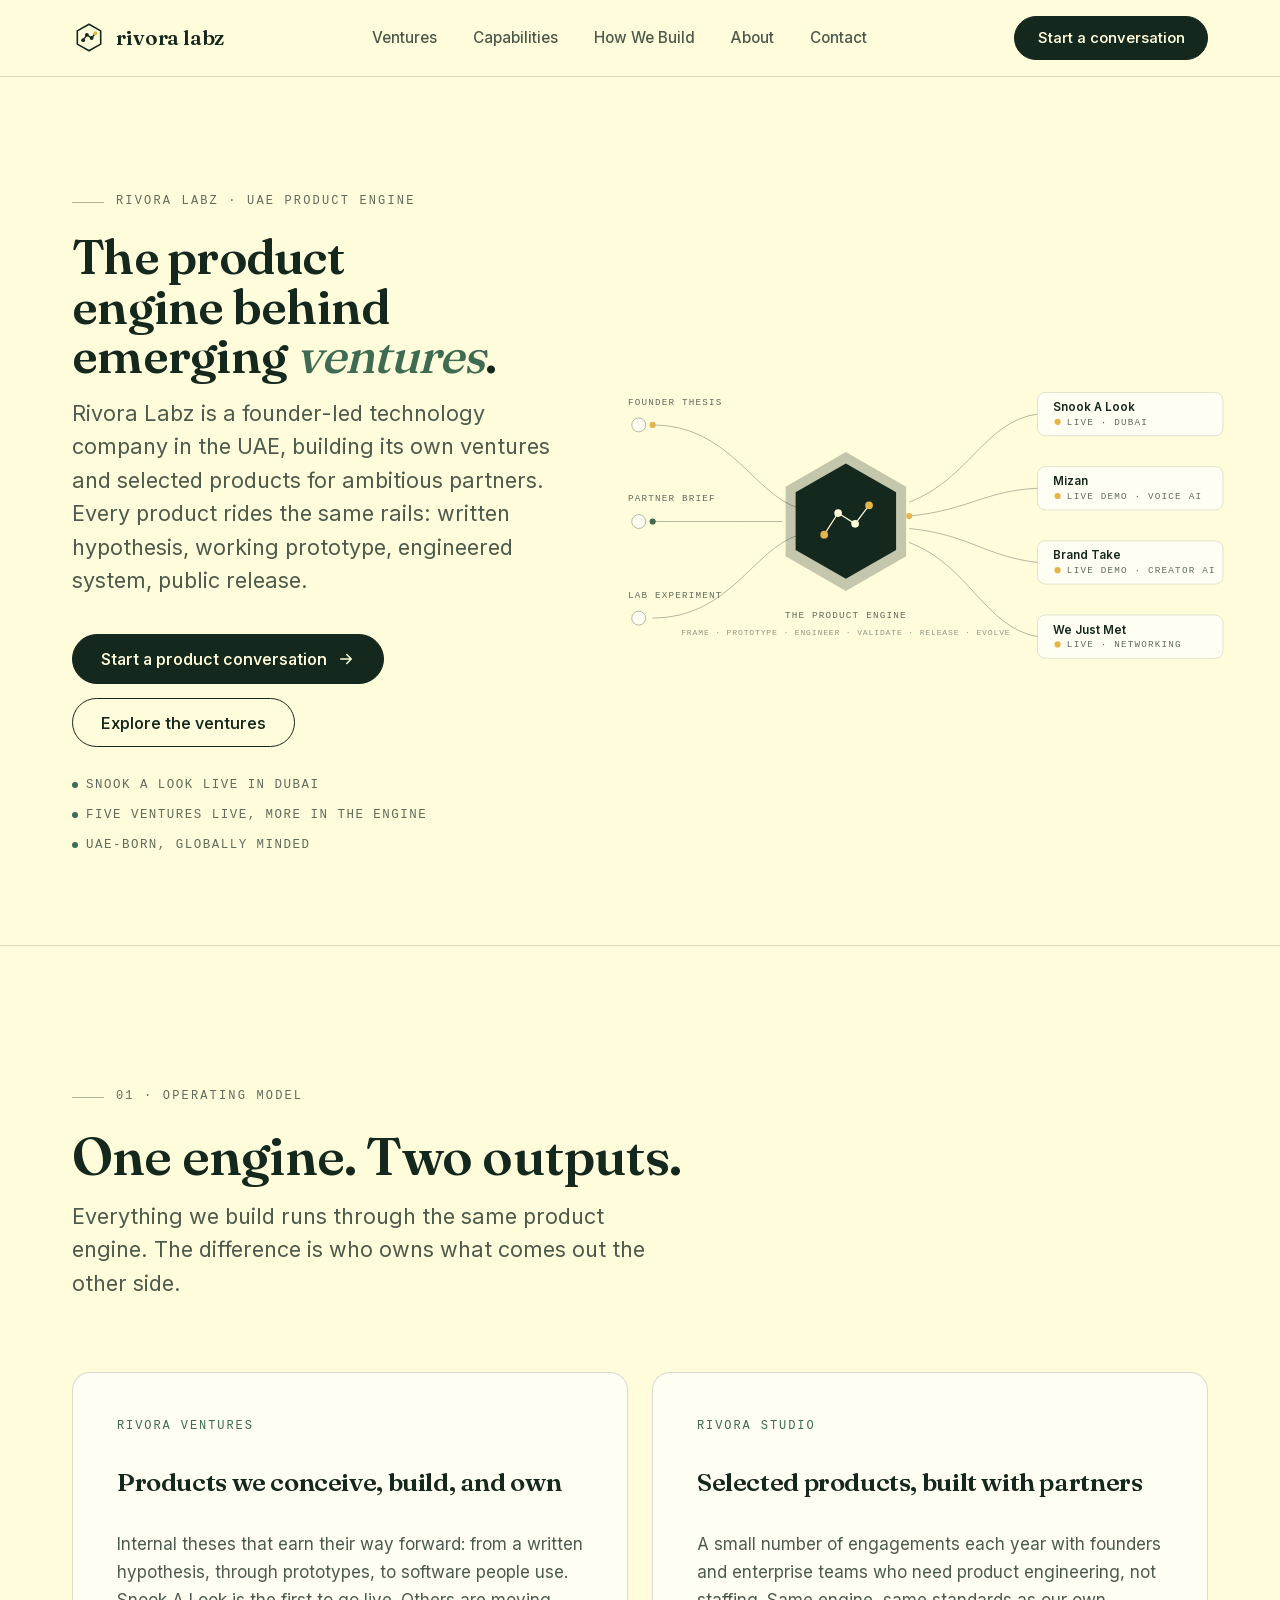
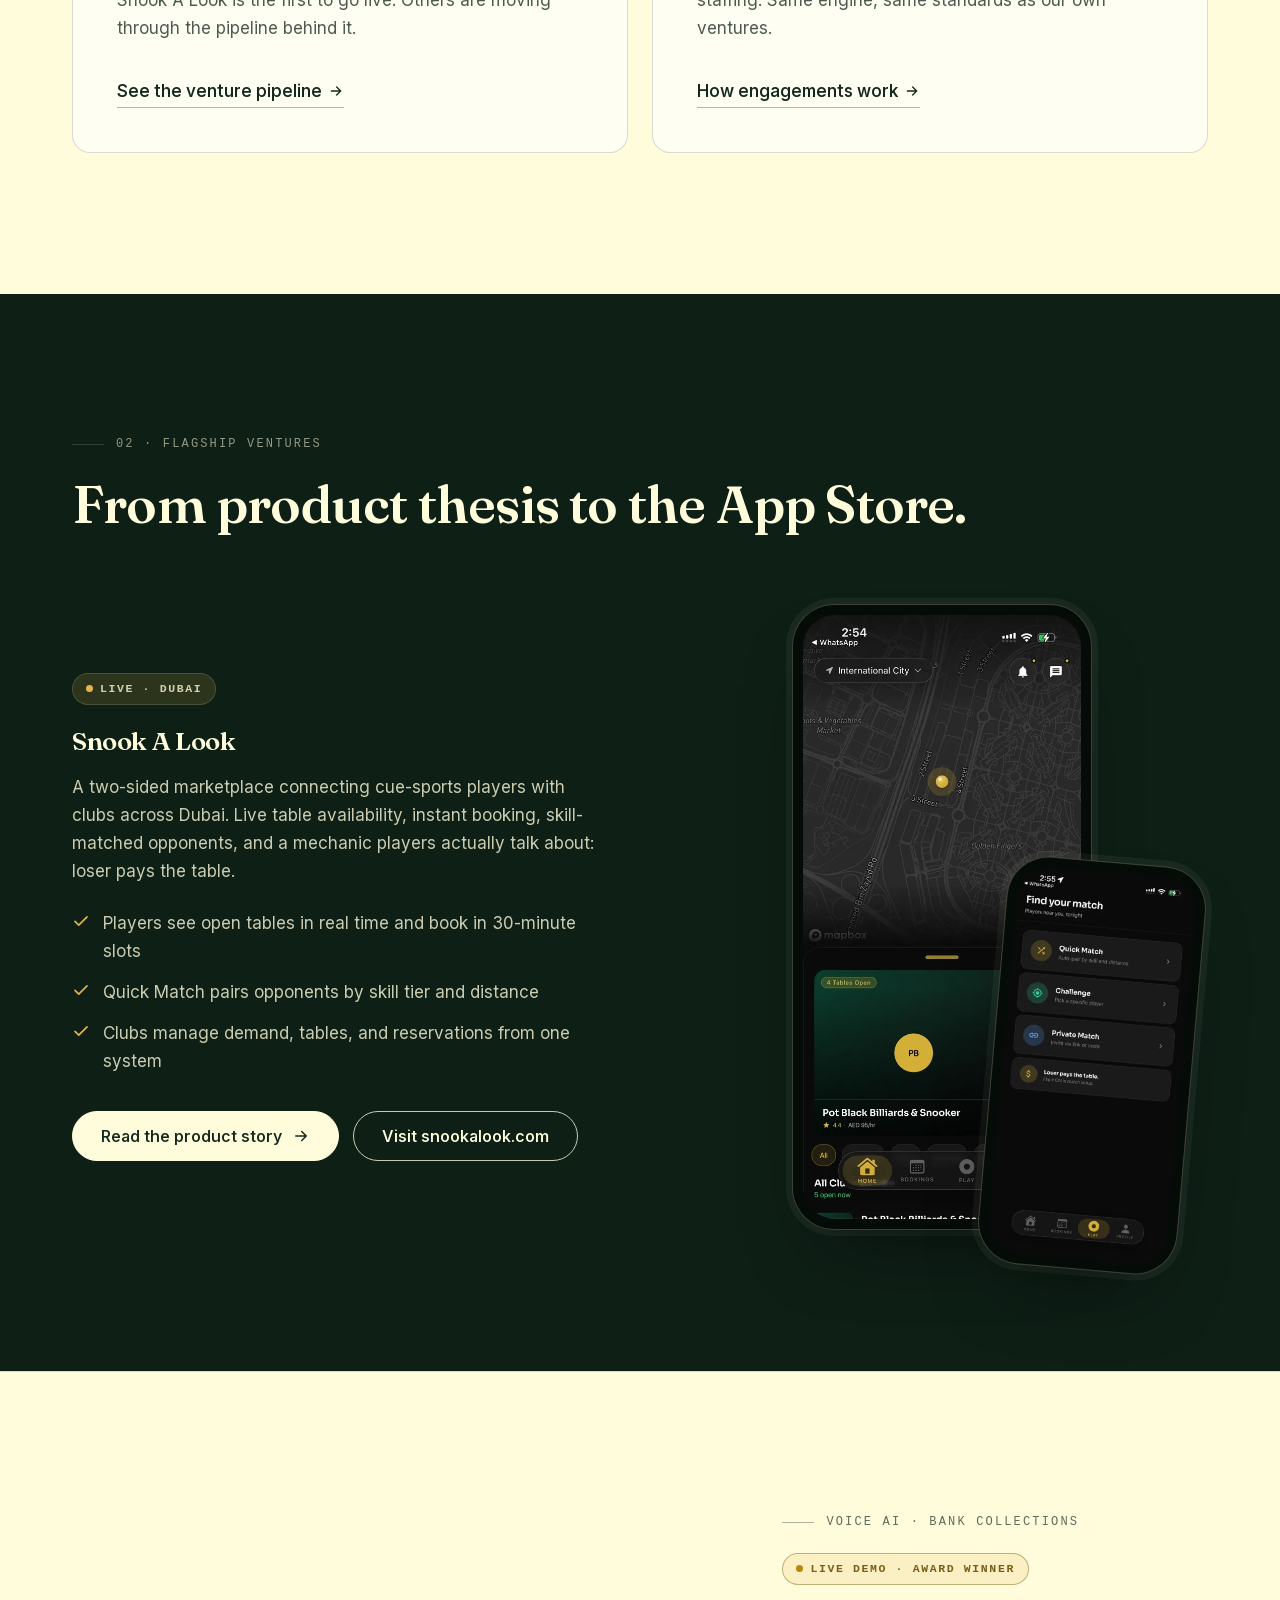
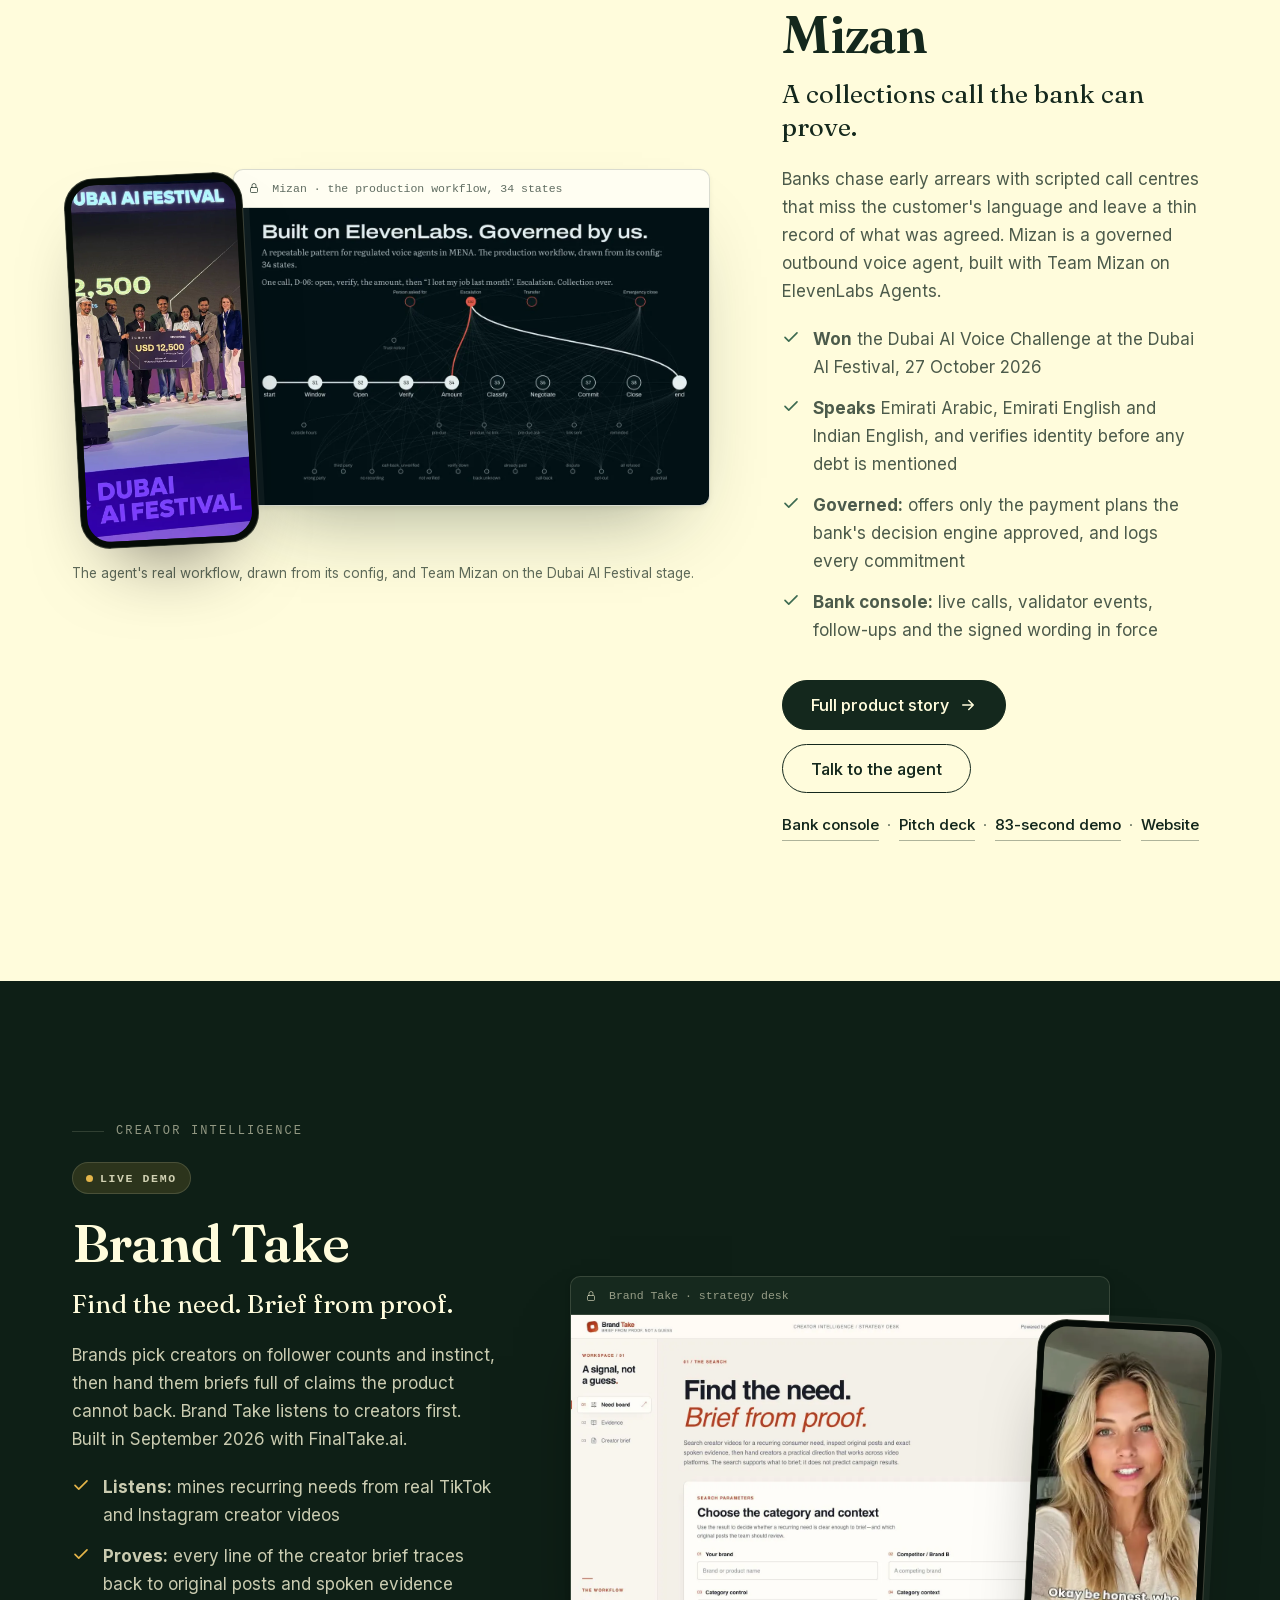
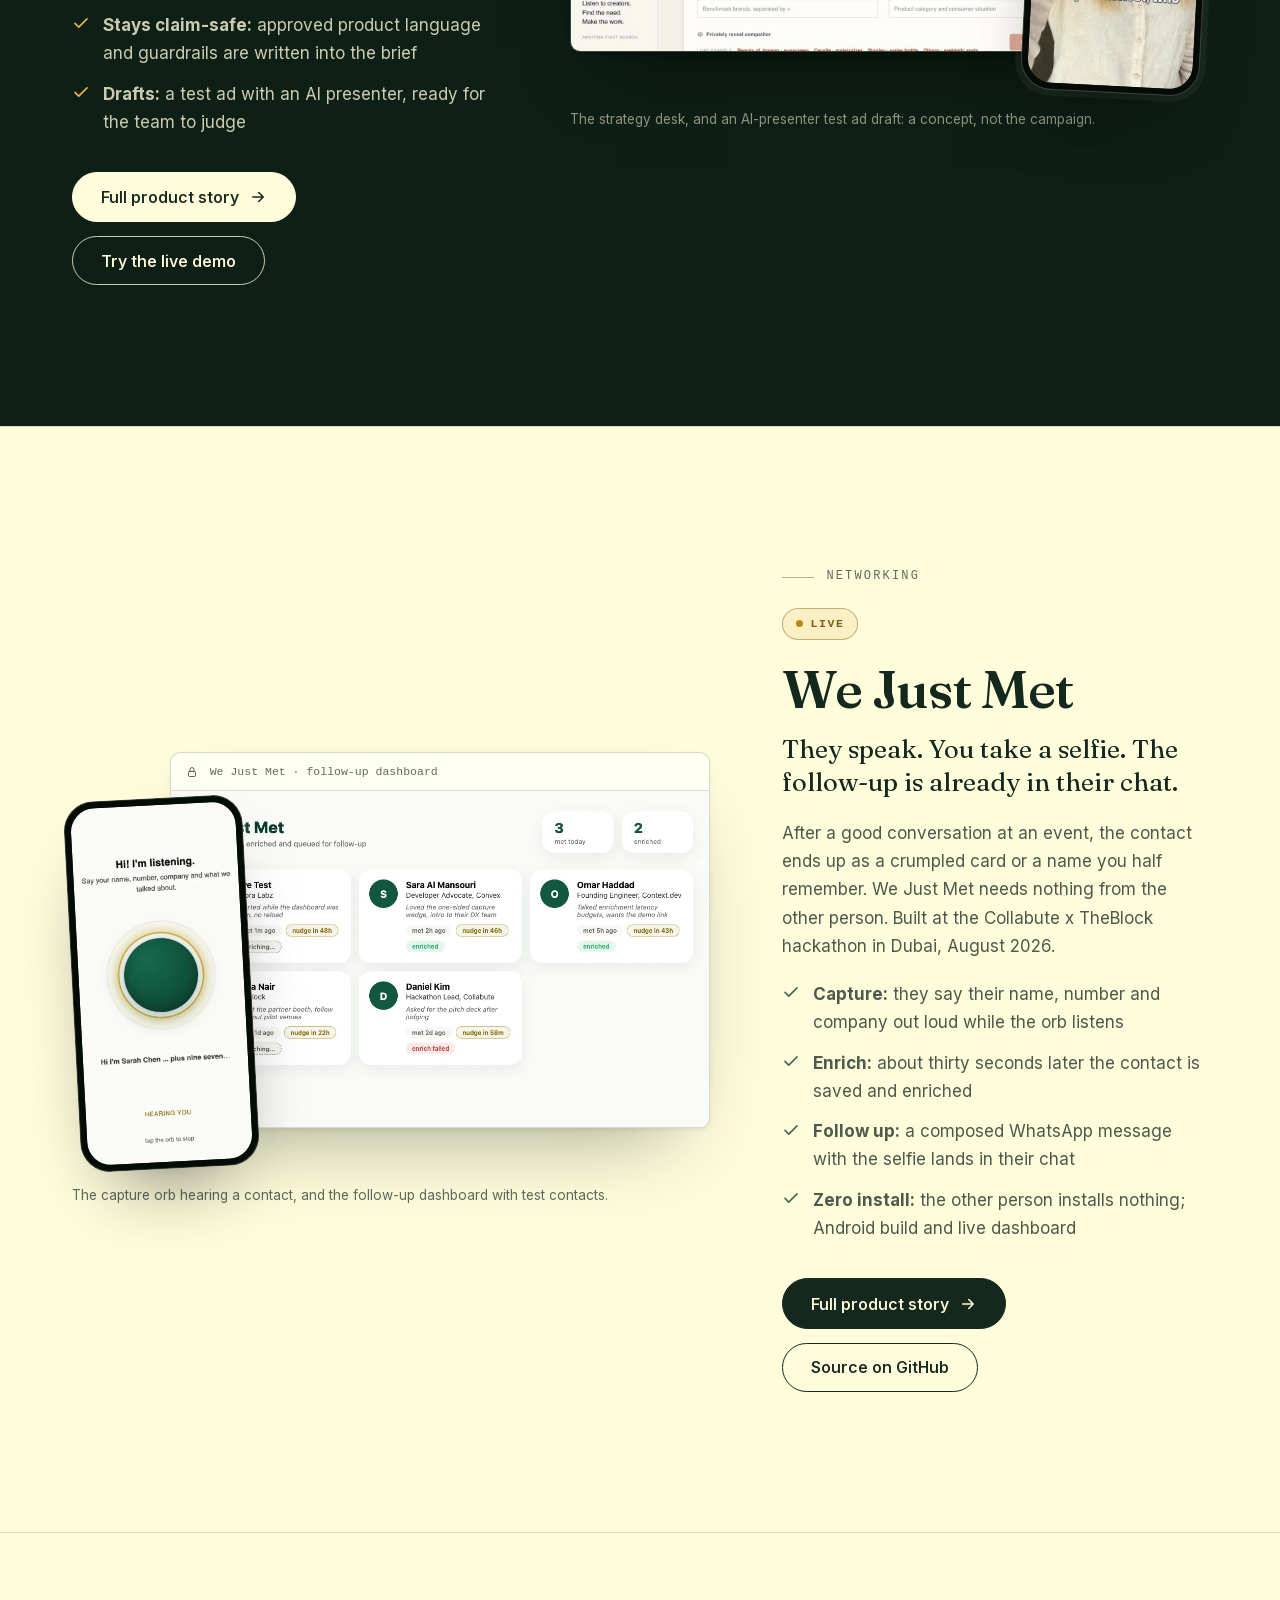
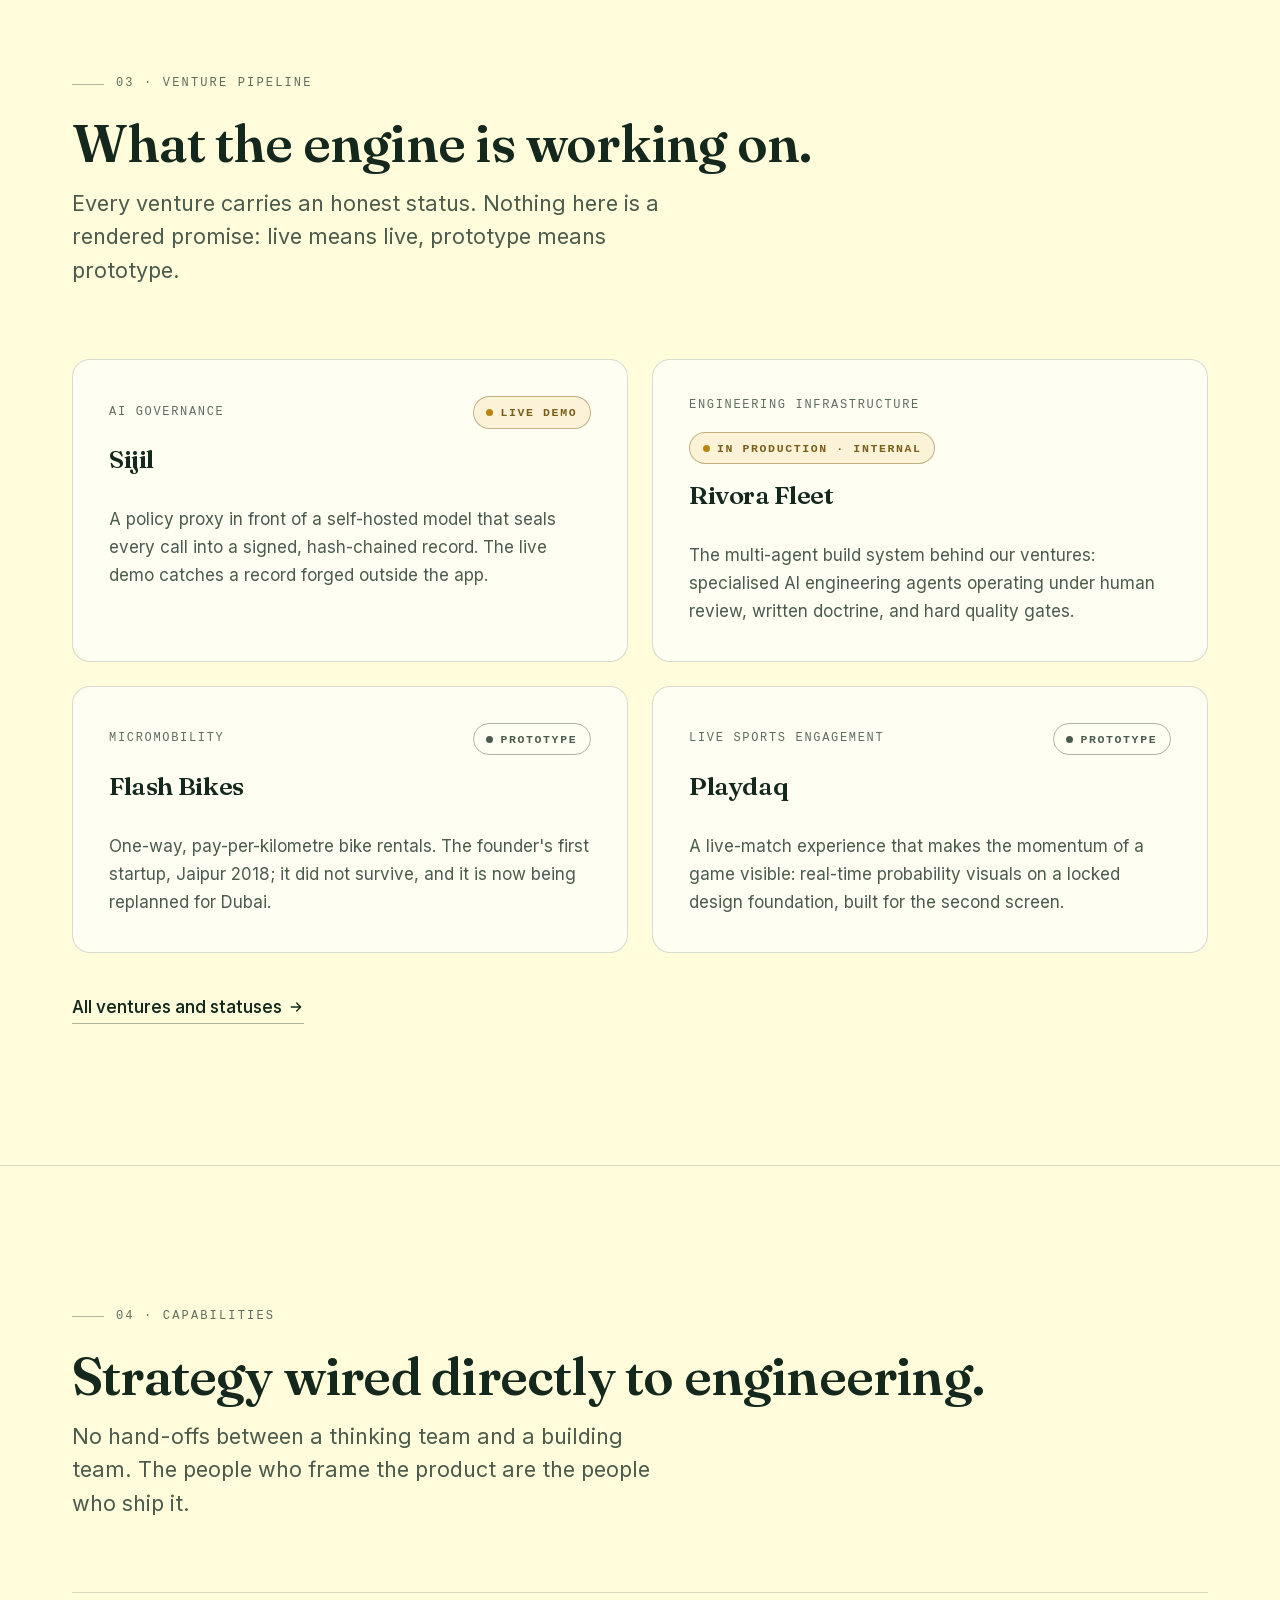
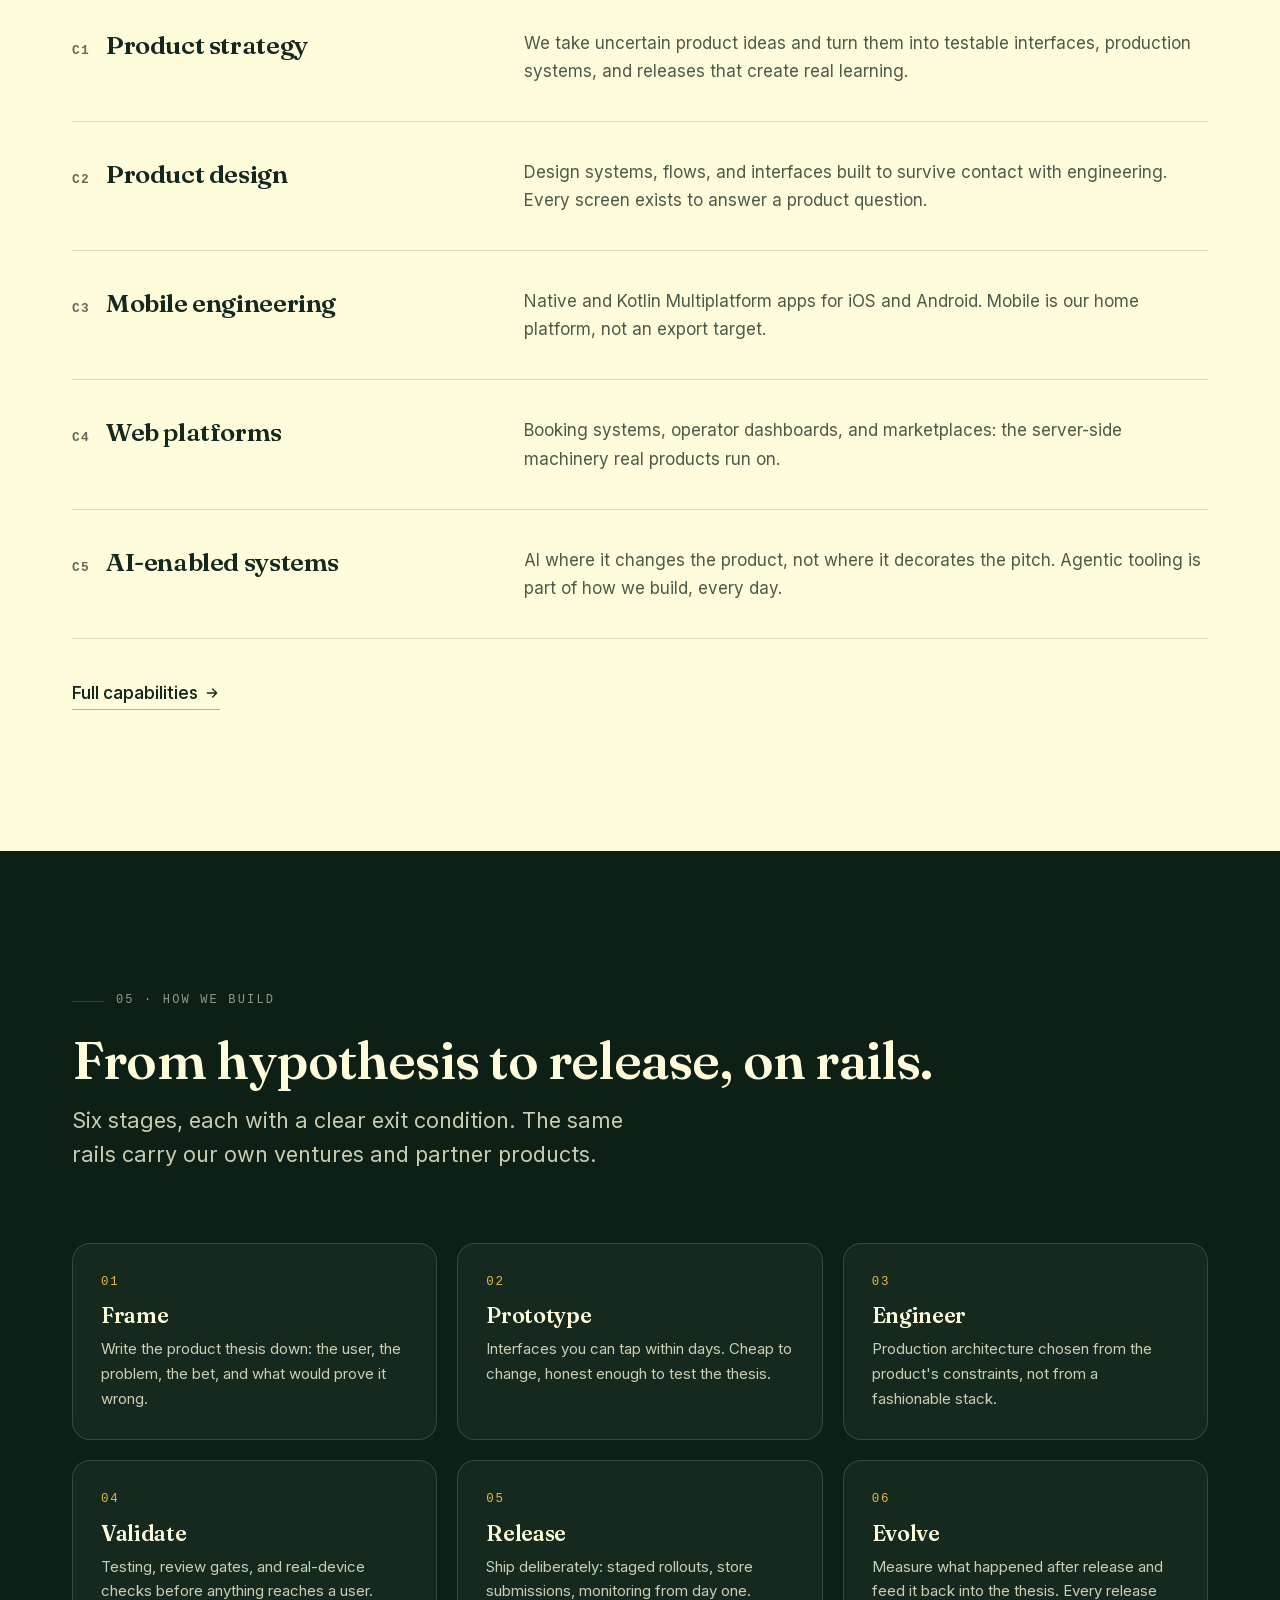
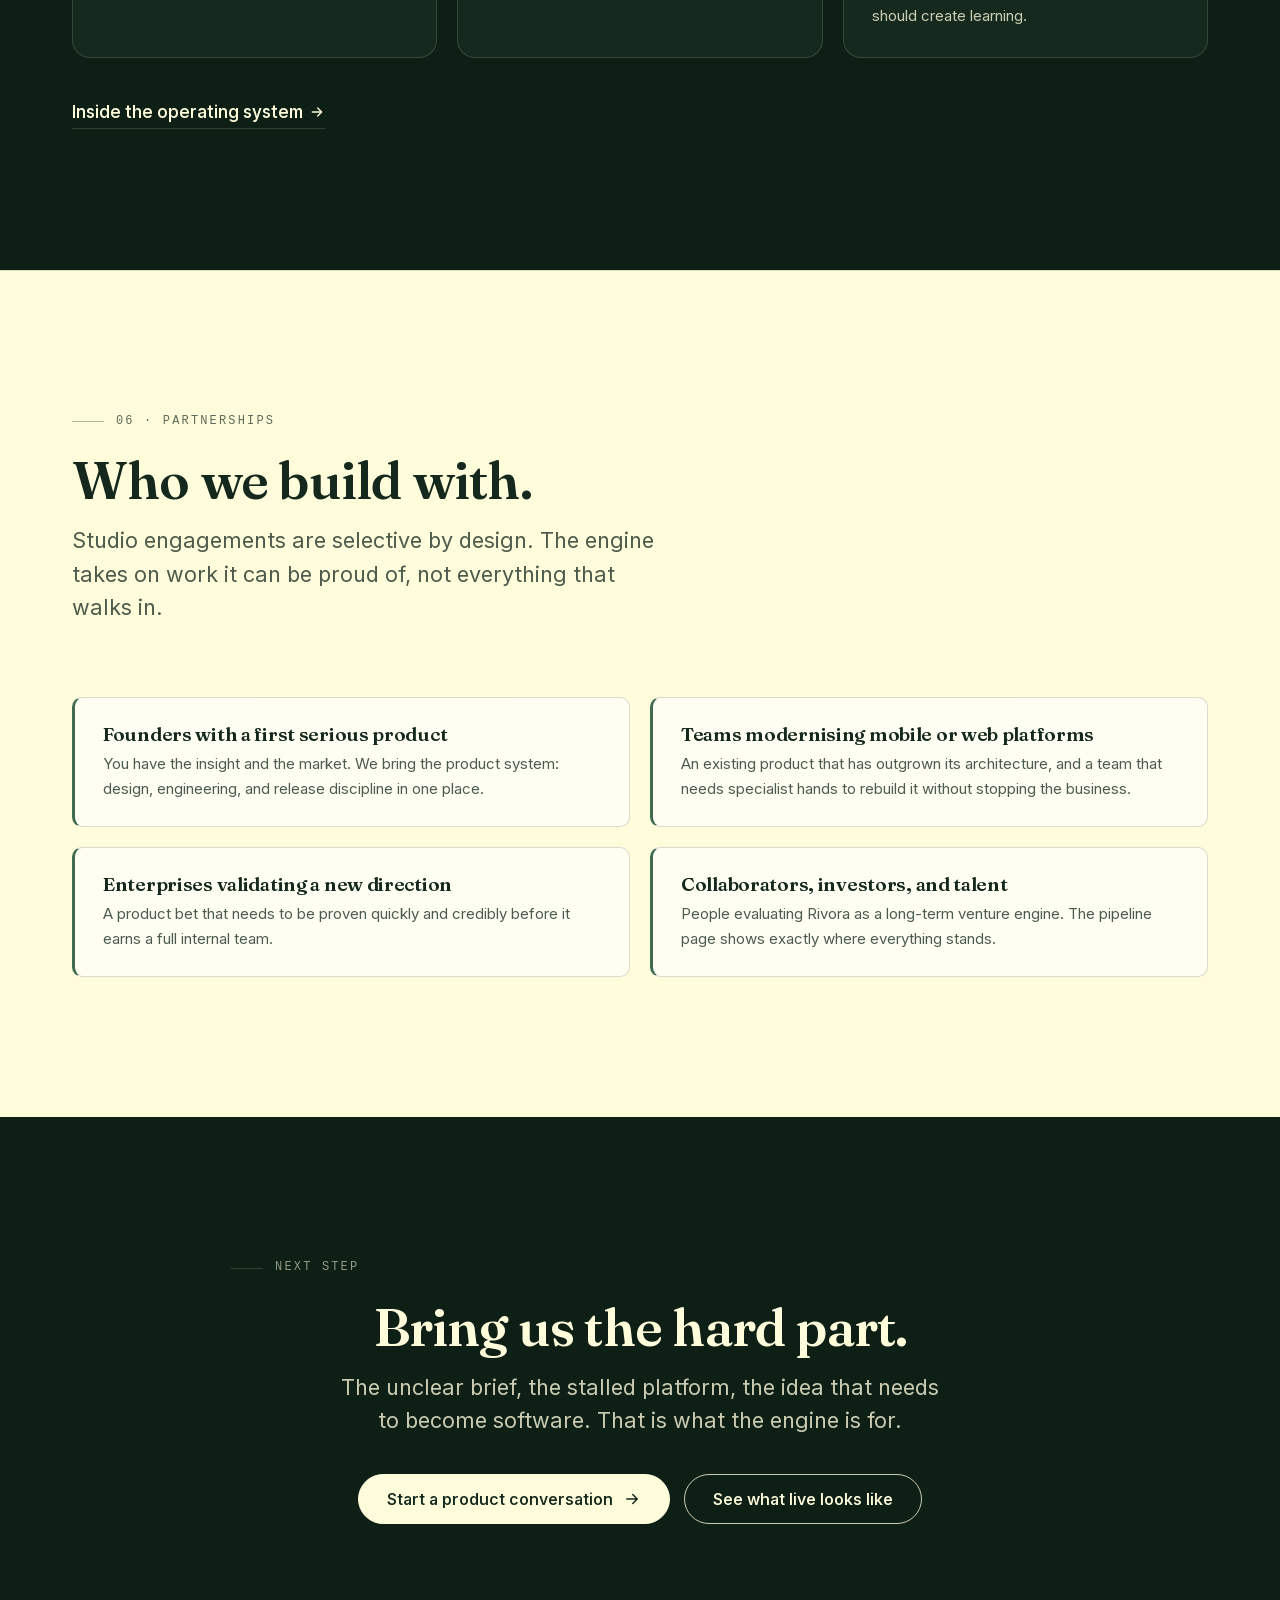
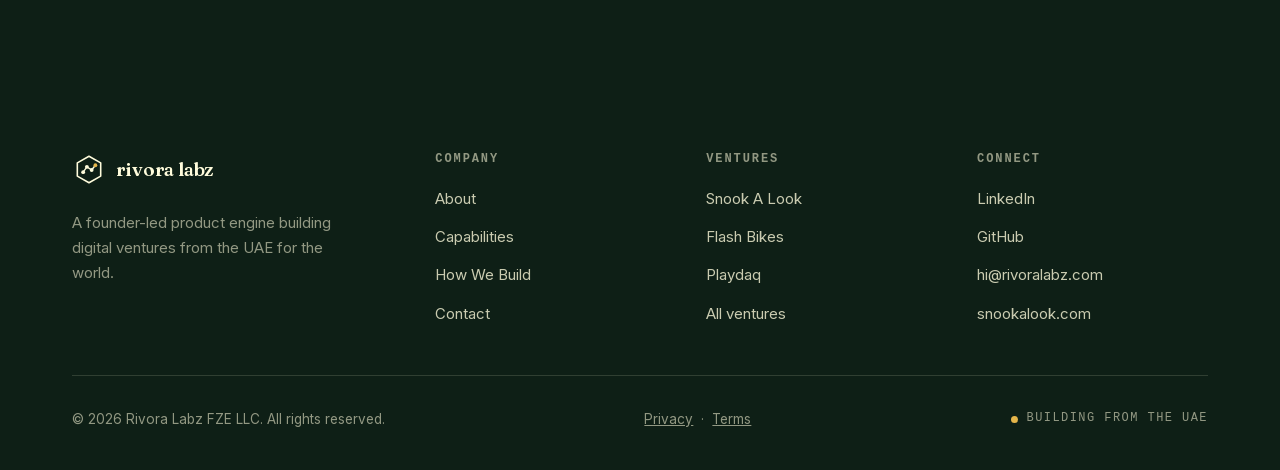
==== commit 1e6e8e2b: "Home engine outputs match the flagships; Mizan phone shows the stage photo Engine diagram (desktop a" ====
--- a/index.html
+++ b/index.html
@@ -111,7 +111,7 @@
         <div class="engine-wrap">
           <svg class="engine-svg" viewBox="100 48 810 380" role="img" aria-labelledby="engineTitle engineDesc">
             <title id="engineTitle">The Rivora Product Engine</title>
-            <desc id="engineDesc">Founder theses, partner briefs, and lab experiments flow into a central engine, which produces ventures: Snook A Look (live), Flash Bikes (prototype), Playdaq (prototype), and the Rivora Fleet (in production).</desc>
+            <desc id="engineDesc">Founder theses, partner briefs, and lab experiments flow into a central engine, which produces ventures: Snook A Look (live in Dubai), Mizan (live demo), Brand Take (live demo), and We Just Met (live).</desc>
 
             <!-- Input paths -->
             <path class="e-path" d="M150 110 C 250 110, 280 200, 340 218"/>
@@ -155,16 +155,19 @@
               <text class="e-label" x="686" y="110">Live · Dubai</text>
 
               <rect class="e-chip" x="648" y="164" width="240" height="56" rx="12"/>
-              <text class="e-name" x="668" y="188">Flash Bikes</text>
-              <text class="e-label" x="668" y="206">Prototype · Micromobility</text>
+              <text class="e-name" x="668" y="188">Mizan</text>
+              <circle class="e-live" cx="674" cy="202" r="4"/>
+              <text class="e-label" x="686" y="206">Live demo · Voice AI</text>
 
               <rect class="e-chip" x="648" y="260" width="240" height="56" rx="12"/>
-              <text class="e-name" x="668" y="284">Playdaq</text>
-              <text class="e-label" x="668" y="302">Prototype · Live sports</text>
+              <text class="e-name" x="668" y="284">Brand Take</text>
+              <circle class="e-live" cx="674" cy="298" r="4"/>
+              <text class="e-label" x="686" y="302">Live demo · Creator AI</text>
 
               <rect class="e-chip" x="648" y="356" width="240" height="56" rx="12"/>
-              <text class="e-name" x="668" y="380">Rivora Fleet</text>
-              <text class="e-label" x="668" y="398">In production · Agents</text>
+              <text class="e-name" x="668" y="380">We Just Met</text>
+              <circle class="e-live" cx="674" cy="394" r="4"/>
+              <text class="e-label" x="686" y="398">Live · Networking</text>
             </g>
 
             <!-- Traveling idea dots (CSS offset-path; hidden for reduced motion) -->
@@ -180,9 +183,9 @@
             <div class="em-stage"><strong>The product engine</strong><span class="faint">frame &rarr; release</span></div>
             <div class="em-arrow">&darr;</div>
             <div class="em-stage"><strong>Snook A Look</strong><span class="status status--live">Live</span></div>
-            <div class="em-stage"><strong>Flash Bikes</strong><span class="status status--prototype">Prototype</span></div>
-            <div class="em-stage"><strong>Playdaq</strong><span class="status status--prototype">Prototype</span></div>
-            <div class="em-stage"><strong>Rivora Fleet</strong><span class="status status--live">In production</span></div>
+            <div class="em-stage"><strong>Mizan</strong><span class="status status--live">Live demo</span></div>
+            <div class="em-stage"><strong>Brand Take</strong><span class="status status--live">Live demo</span></div>
+            <div class="em-stage"><strong>We Just Met</strong><span class="status status--live">Live</span></div>
           </div>
         </div>
       </div>
@@ -279,10 +282,10 @@
               <video data-ambient muted loop playsinline preload="none" poster="/assets/img/ventures/mizan-workflow.webp" width="1200" height="750" aria-label="Mizan&#x27;s production workflow graph drawing itself: 34 states, then one call&#x27;s path from open through verify and amount to escalation"><source src="/assets/media/mizan-workflow.mp4" type="video/mp4"></video>
             </div>
             <div class="phone-frame phone-frame--photo">
-              <img src="/assets/img/ventures/mizan-award.webp" alt="Team Mizan holding the winner&#x27;s cheque under the Innovation Stage sign at the Dubai AI Festival" width="552" height="981" loading="lazy" decoding="async">
-            </div>
-          </div>
-          <figcaption class="faint stage-caption">The agent&#x27;s real workflow, drawn from its config, and the winners on the Innovation Stage.</figcaption>
+              <img src="/assets/img/ventures/mizan-stage.webp" alt="Team Mizan standing on the Dubai AI Festival stage holding the USD 12,500 ElevenLabs prize board, with the event presenter" width="552" height="1195" loading="lazy" decoding="async">
+            </div>
+          </div>
+          <figcaption class="faint stage-caption">The agent&#x27;s real workflow, drawn from its config, and Team Mizan on the Dubai AI Festival stage.</figcaption>
         </figure>
       </div>
     </section>
